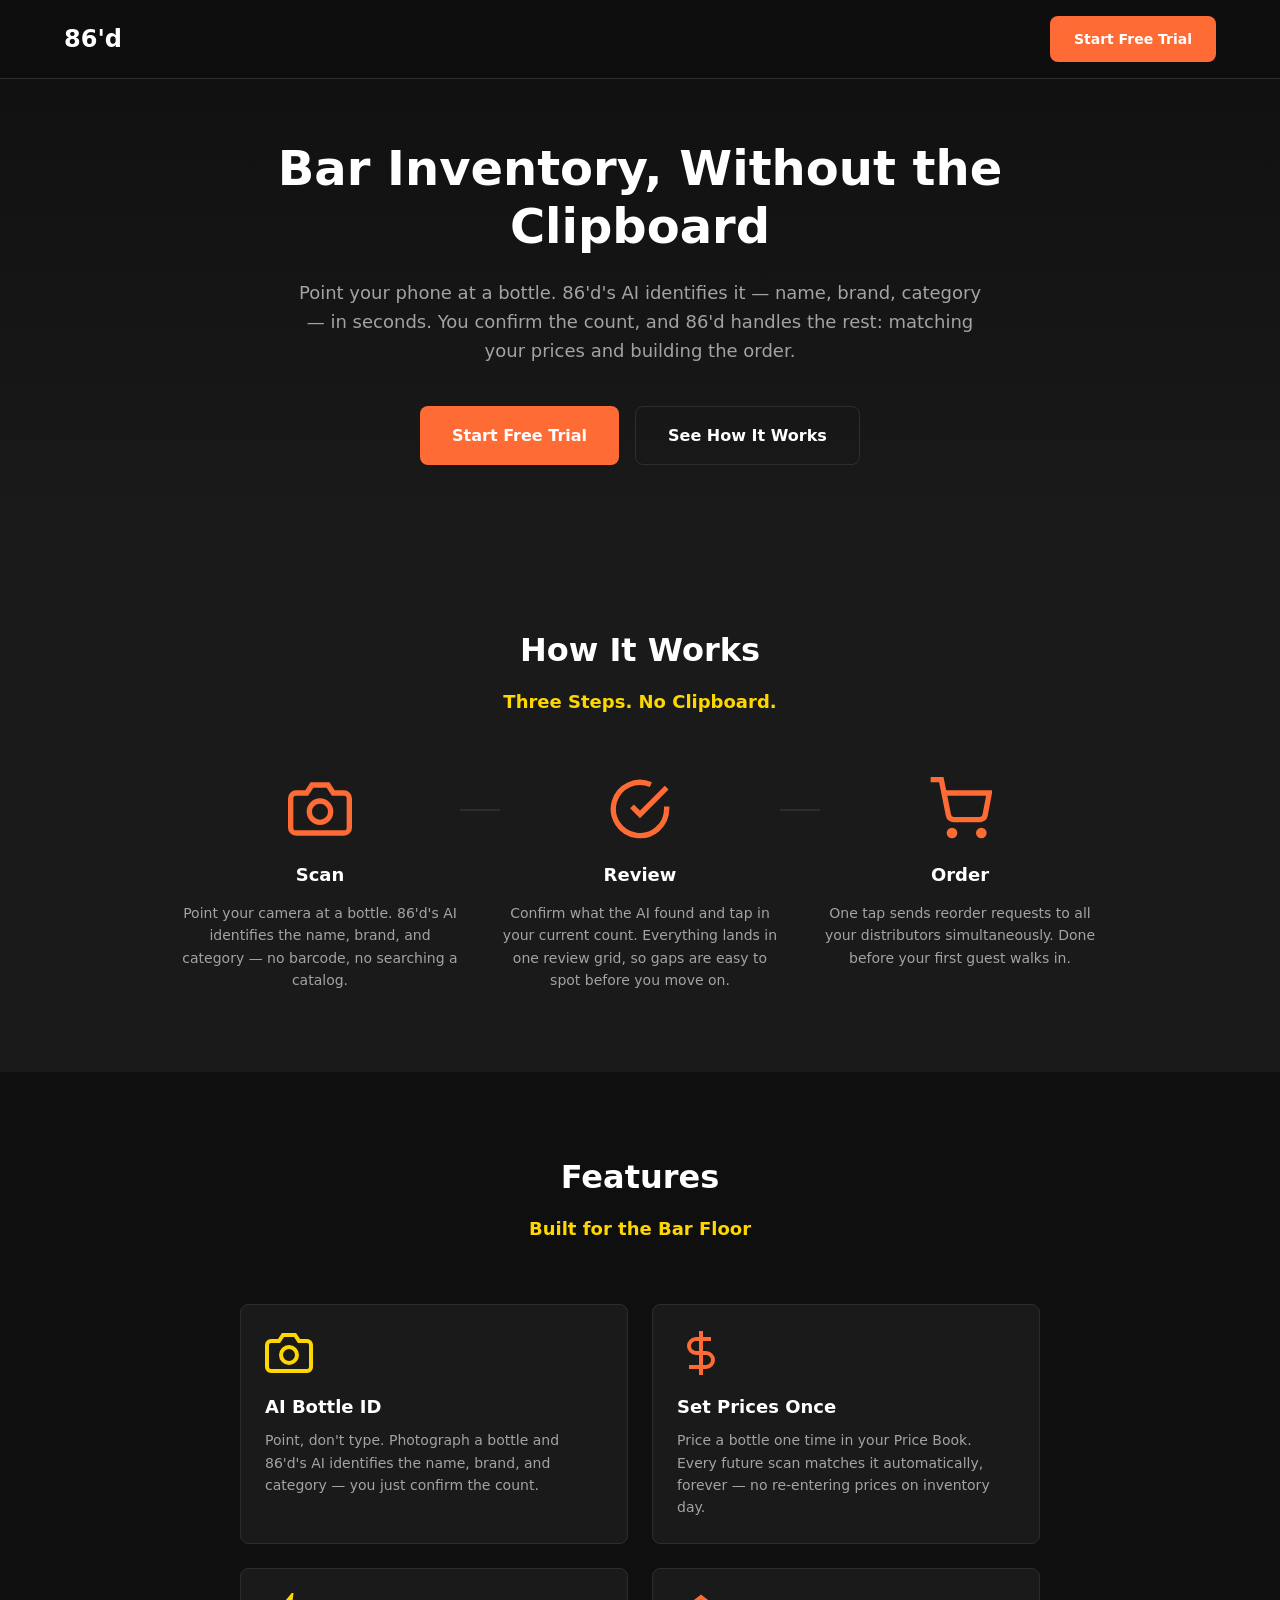
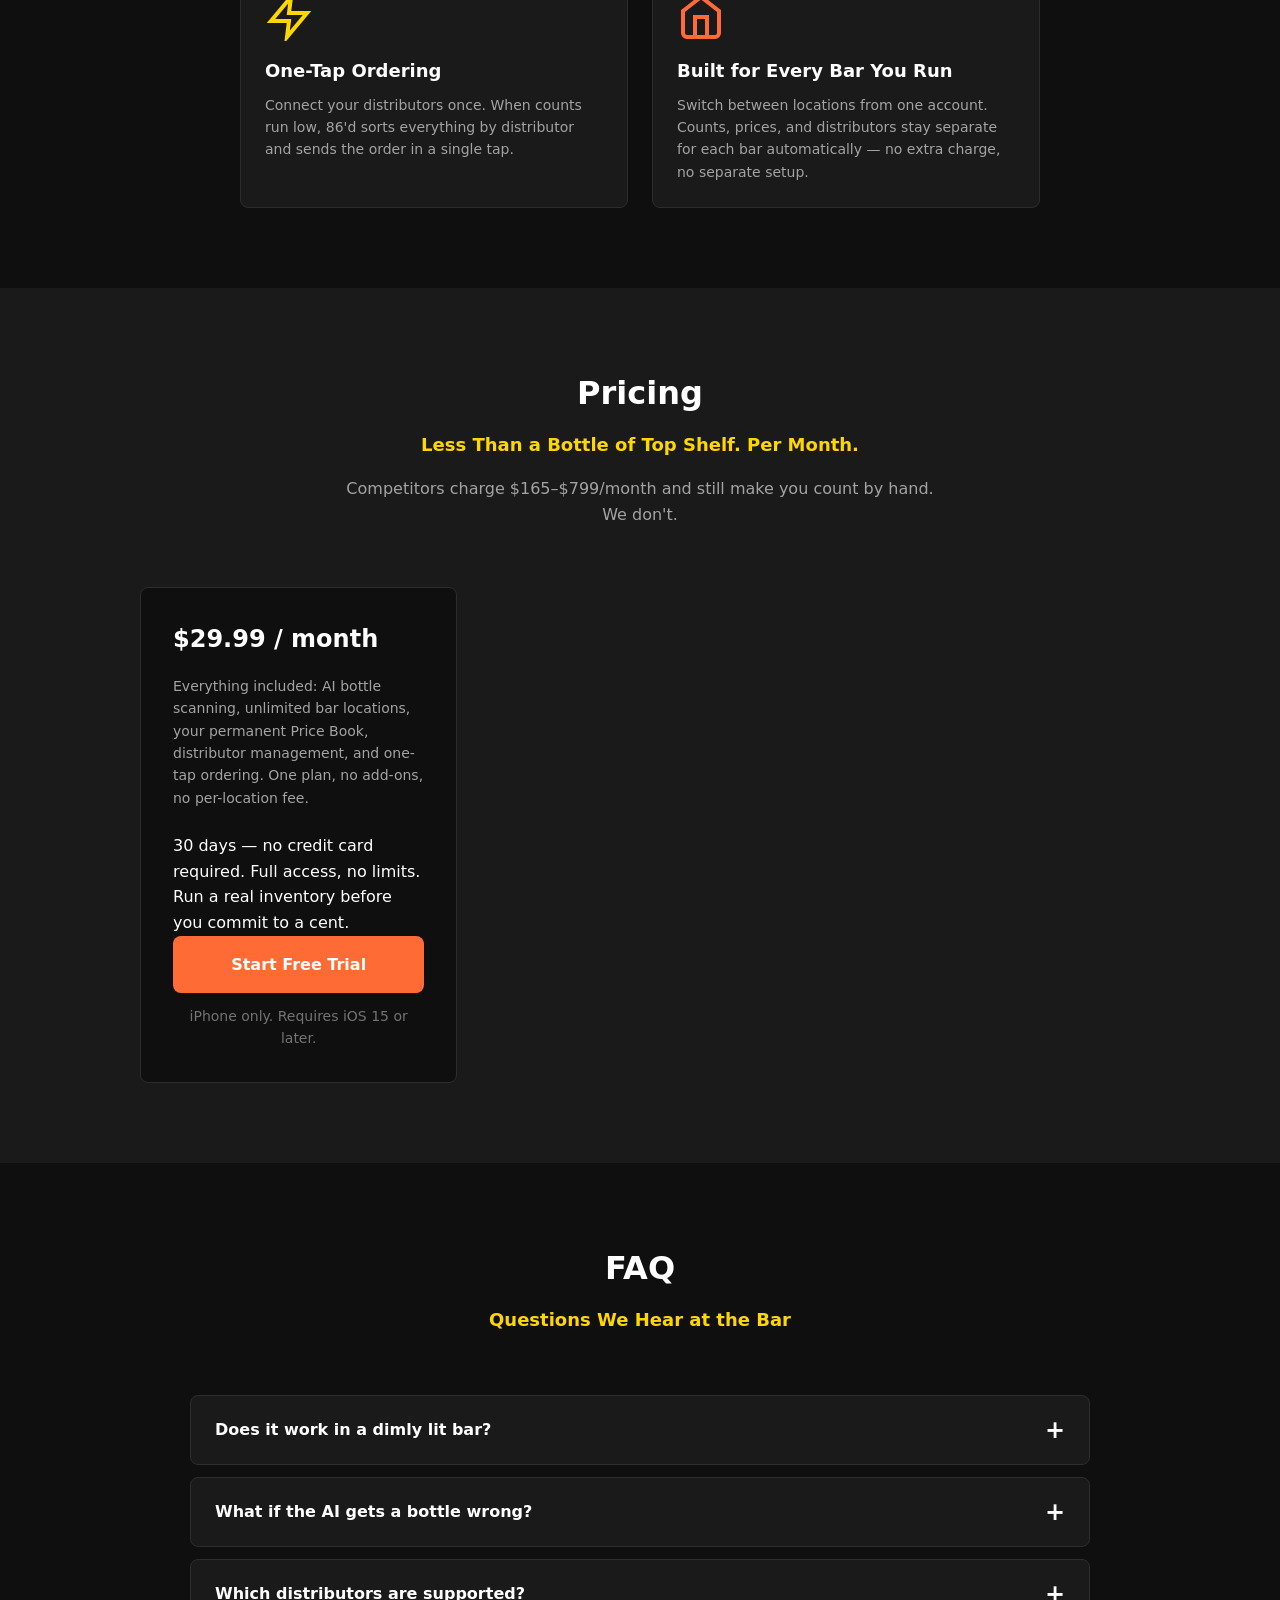
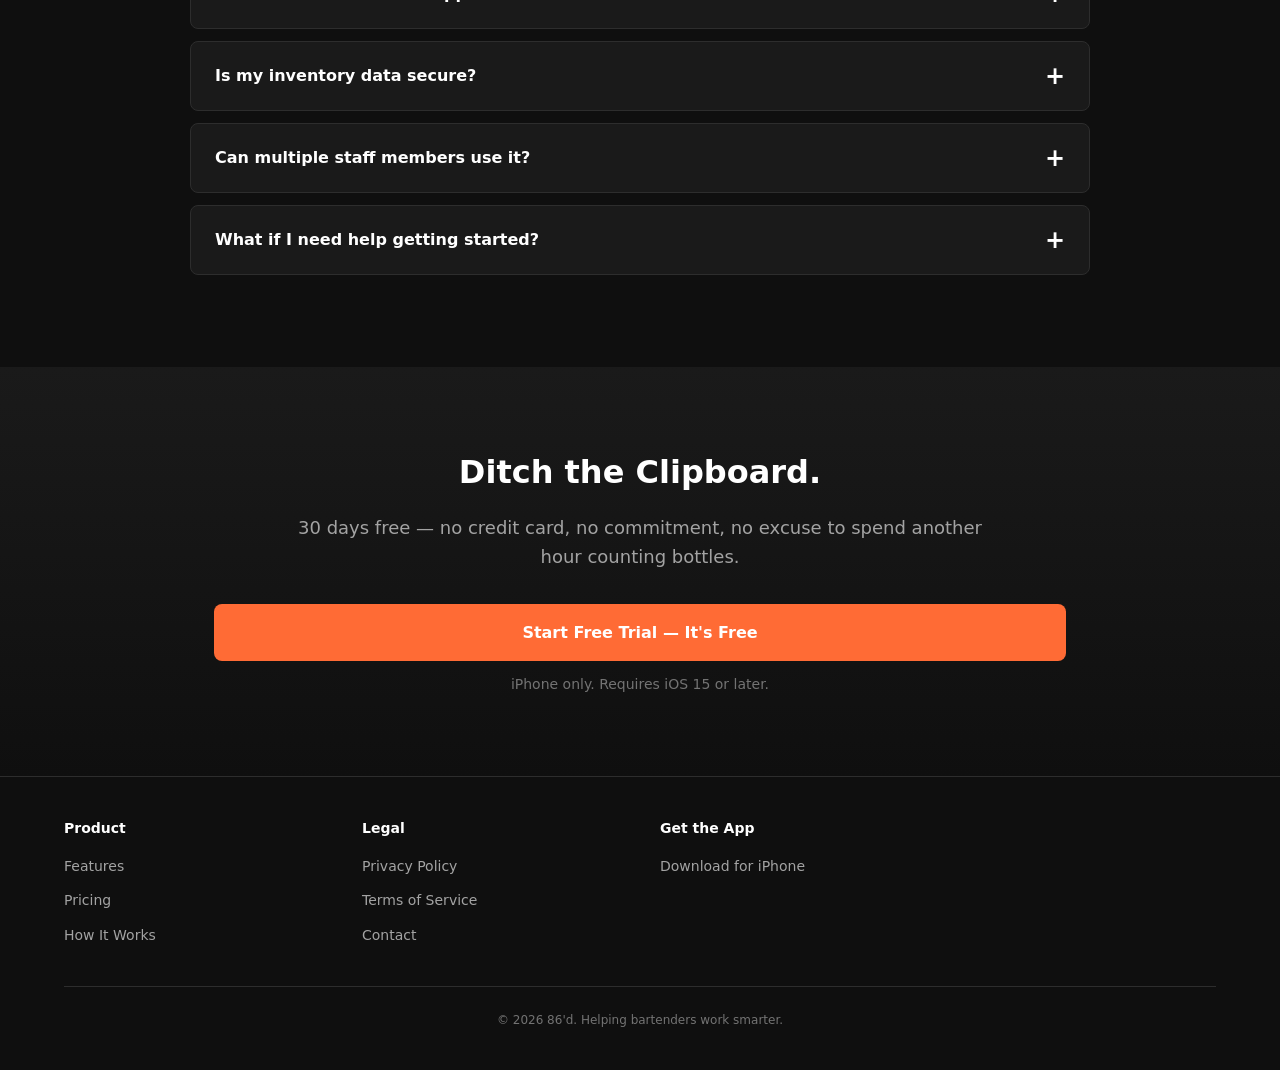
==== index.html @ f093f4b3 "Wire up real GA4 measurement ID Replaces the GA_MEASUREMENT_ID placeholder with the site's actual Go" ====
<!DOCTYPE html>
<html lang="en">
<head>
    <meta charset="UTF-8">
    <meta name="viewport" content="width=device-width, initial-scale=1.0">
    <title>86'd - AI Bar Inventory Scanning | Start Free Trial</title>
    <meta name="description" content="AI bar inventory app. Scan bottles, set prices once, auto-generate distributor orders. Free 30-day trial, no card required.">
    <meta name="robots" content="index, follow">

    <!-- Google Analytics 4 -->
    <script async src="https://www.googletagmanager.com/gtag/js?id=G-CNKRVQYBB0"></script>
    <script>
        window.dataLayer = window.dataLayer || [];
        function gtag(){dataLayer.push(arguments);}
        gtag('js', new Date());
        gtag('config', 'G-CNKRVQYBB0');
    </script>

    <link rel="stylesheet" href="css/style.css">
    <link rel="preconnect" href="https://fonts.googleapis.com">
</head>
<body>
    <!-- HEADER -->
    <header class="header" id="header">
        <div class="header-container">
            <a href="#" class="logo">86'd</a>
            <button class="mobile-menu-btn" id="mobileMenuBtn" aria-label="Open menu">
                <svg width="24" height="24" viewBox="0 0 24 24" fill="none" stroke="currentColor" stroke-width="2">
                    <line x1="3" y1="6" x2="21" y2="6"></line>
                    <line x1="3" y1="12" x2="21" y2="12"></line>
                    <line x1="3" y1="18" x2="21" y2="18"></line>
                </svg>
            </button>
            <a href="https://apps.apple.com/app/id6798359825" target="_blank" rel="noopener" class="header-cta" data-ga-event="start_free_trial">Start Free Trial</a>
        </div>
    </header>

    <!-- MOBILE MENU -->
    <nav class="mobile-menu" id="mobileMenu">
        <button class="mobile-menu-close" id="mobileMenuClose" aria-label="Close menu">
            <svg width="24" height="24" viewBox="0 0 24 24" fill="none" stroke="currentColor" stroke-width="2">
                <line x1="18" y1="6" x2="6" y2="18"></line>
                <line x1="6" y1="6" x2="18" y2="18"></line>
            </svg>
        </button>
        <a href="#how-it-works" class="mobile-nav-link">How It Works</a>
        <a href="#features" class="mobile-nav-link">Features</a>
        <a href="#pricing" class="mobile-nav-link">Pricing</a>
        <a href="#faq" class="mobile-nav-link">FAQ</a>
        <a href="https://apps.apple.com/app/id6798359825" target="_blank" rel="noopener" class="mobile-nav-cta" data-ga-event="start_free_trial">Start Free Trial</a>
    </nav>

    <!-- HERO SECTION -->
    <section class="hero" id="hero">
        <div class="container">
            <h1 class="hero-headline">Bar Inventory, Without the Clipboard</h1>
            <p class="hero-subheadline">Point your phone at a bottle. 86'd's AI identifies it — name, brand, category — in seconds. You confirm the count, and 86'd handles the rest: matching your prices and building the order.</p>
            <div class="hero-ctas">
                <a href="https://apps.apple.com/app/id6798359825" target="_blank" rel="noopener" class="btn btn-primary" data-ga-event="start_free_trial">Start Free Trial</a>
                <a href="#how-it-works" class="btn btn-secondary" data-ga-event="see_how_it_works">See How It Works</a>
            </div>
        </div>
    </section>

    <!-- HOW IT WORKS SECTION -->
    <section class="how-it-works" id="how-it-works">
        <div class="container">
            <div class="section-header">
                <h2 class="section-title">How It Works</h2>
                <p class="section-subtitle">Three Steps. No Clipboard.</p>
            </div>
            <div class="steps">
                <div class="step">
                    <div class="step-icon">
                        <svg viewBox="0 0 24 24" fill="none" stroke="currentColor" stroke-width="2">
                            <path d="M23 19a2 2 0 0 1-2 2H3a2 2 0 0 1-2-2V8a2 2 0 0 1 2-2h4l2-3h6l2 3h4a2 2 0 0 1 2 2z"></path>
                            <circle cx="12" cy="13" r="4"></circle>
                        </svg>
                    </div>
                    <h3 class="step-title">Scan</h3>
                    <p class="step-description">Point your camera at a bottle. 86'd's AI identifies the name, brand, and category — no barcode, no searching a catalog.</p>
                    <div class="step-line"></div>
                </div>
                <div class="step">
                    <div class="step-icon">
                        <svg viewBox="0 0 24 24" fill="none" stroke="currentColor" stroke-width="2">
                            <path d="M22 11.08V12a10 10 0 1 1-5.93-9.14"></path>
                            <polyline points="22 4 12 14.01 9 11.01"></polyline>
                        </svg>
                    </div>
                    <h3 class="step-title">Review</h3>
                    <p class="step-description">Confirm what the AI found and tap in your current count. Everything lands in one review grid, so gaps are easy to spot before you move on.</p>
                    <div class="step-line"></div>
                </div>
                <div class="step">
                    <div class="step-icon">
                        <svg viewBox="0 0 24 24" fill="none" stroke="currentColor" stroke-width="2">
                            <circle cx="9" cy="21" r="1"></circle>
                            <circle cx="20" cy="21" r="1"></circle>
                            <path d="M1 1h4l2.68 13.39a2 2 0 0 0 2 1.61h9.72a2 2 0 0 0 2-1.61L23 6H6"></path>
                        </svg>
                    </div>
                    <h3 class="step-title">Order</h3>
                    <p class="step-description">One tap sends reorder requests to all your distributors simultaneously. Done before your first guest walks in.</p>
                </div>
            </div>
        </div>
    </section>

    <!-- FEATURES SECTION -->
    <section class="features" id="features">
        <div class="container">
            <div class="section-header">
                <h2 class="section-title">Features</h2>
                <p class="section-subtitle">Built for the Bar Floor</p>
            </div>
            <div class="features-grid">
                <div class="feature-card" data-ga-event="feature_click">
                    <div class="feature-icon feature-icon-gold">
                        <svg viewBox="0 0 24 24" fill="none" stroke="currentColor" stroke-width="2">
                            <path d="M23 19a2 2 0 0 1-2 2H3a2 2 0 0 1-2-2V8a2 2 0 0 1 2-2h4l2-3h6l2 3h4a2 2 0 0 1 2 2z"></path>
                            <circle cx="12" cy="13" r="4"></circle>
                        </svg>
                    </div>
                    <h3 class="feature-title">AI Bottle ID</h3>
                    <p class="feature-description">Point, don't type. Photograph a bottle and 86'd's AI identifies the name, brand, and category — you just confirm the count.</p>
                </div>
                <div class="feature-card" data-ga-event="feature_click">
                    <div class="feature-icon">
                        <svg viewBox="0 0 24 24" fill="none" stroke="currentColor" stroke-width="2">
                            <line x1="12" y1="1" x2="12" y2="23"></line>
                            <path d="M17 5H9.5a3.5 3.5 0 0 0 0 7h5a3.5 3.5 0 0 1 0 7H6"></path>
                        </svg>
                    </div>
                    <h3 class="feature-title">Set Prices Once</h3>
                    <p class="feature-description">Price a bottle one time in your Price Book. Every future scan matches it automatically, forever — no re-entering prices on inventory day.</p>
                </div>
                <div class="feature-card" data-ga-event="feature_click">
                    <div class="feature-icon feature-icon-gold">
                        <svg viewBox="0 0 24 24" fill="none" stroke="currentColor" stroke-width="2">
                            <polygon points="13 2 3 14 12 14 11 22 21 10 12 10 13 2"></polygon>
                        </svg>
                    </div>
                    <h3 class="feature-title">One-Tap Ordering</h3>
                    <p class="feature-description">Connect your distributors once. When counts run low, 86'd sorts everything by distributor and sends the order in a single tap.</p>
                </div>
                <div class="feature-card" data-ga-event="feature_click">
                    <div class="feature-icon">
                        <svg viewBox="0 0 24 24" fill="none" stroke="currentColor" stroke-width="2">
                            <path d="M3 9l9-7 9 7v11a2 2 0 0 1-2 2H5a2 2 0 0 1-2-2z"></path>
                            <polyline points="9 22 9 12 15 12 15 22"></polyline>
                        </svg>
                    </div>
                    <h3 class="feature-title">Built for Every Bar You Run</h3>
                    <p class="feature-description">Switch between locations from one account. Counts, prices, and distributors stay separate for each bar automatically — no extra charge, no separate setup.</p>
                </div>
            </div>
        </div>
    </section>

    <!-- PRICING SECTION -->
    <section class="pricing" id="pricing">
        <div class="container">
            <div class="section-header">
                <h2 class="section-title">Pricing</h2>
                <p class="section-subtitle">Less Than a Bottle of Top Shelf. Per Month.</p>
                <p class="section-context">Competitors charge $165–$799/month and still make you count by hand. We don't.</p>
            </div>
            <div class="pricing-grid">
                <div class="pricing-card pricing-card-single">
                    <h3 class="pricing-name">$29.99 / month</h3>
                    <p class="pricing-description">Everything included: AI bottle scanning, unlimited bar locations, your permanent Price Book, distributor management, and one-tap ordering. One plan, no add-ons, no per-location fee.</p>
                    <p class="pricing-trial">30 days — no credit card required. Full access, no limits. Run a real inventory before you commit to a cent.</p>
                    <a href="https://apps.apple.com/app/id6798359825" target="_blank" rel="noopener" class="btn btn-primary btn-full" data-ga-event="start_free_trial">Start Free Trial</a>
                    <p class="platform-note">iPhone only. Requires iOS 15 or later.</p>
                </div>
            </div>
        </div>
    </section>

    <!-- FAQ SECTION -->
    <section class="faq" id="faq">
        <div class="container">
            <div class="section-header">
                <h2 class="section-title">FAQ</h2>
                <p class="section-subtitle">Questions We Hear at the Bar</p>
            </div>
            <div class="faq-list">
                <div class="faq-item">
                    <button class="faq-question" aria-expanded="false" data-ga-event="faq_expand">
                        <span>Does it work in a dimly lit bar?</span>
                        <span class="faq-icon">+</span>
                    </button>
                    <div class="faq-answer">
                        <p>86'd's AI handles most bar lighting well. For a very dark corner, stepping closer or adding a light helps it read the label clearly.</p>
                    </div>
                </div>
                <div class="faq-item">
                    <button class="faq-question" aria-expanded="false" data-ga-event="faq_expand">
                        <span>What if the AI gets a bottle wrong?</span>
                        <span class="faq-icon">+</span>
                    </button>
                    <div class="faq-answer">
                        <p>Tap to correct the name or brand before confirming the count — it takes a few seconds, and 86'd remembers the correction for next time.</p>
                    </div>
                </div>
                <div class="faq-item">
                    <button class="faq-question" aria-expanded="false" data-ga-event="faq_expand">
                        <span>Which distributors are supported?</span>
                        <span class="faq-icon">+</span>
                    </button>
                    <div class="faq-answer">
                        <p>Add your own distributors once — name, email or phone, and rep — in Settings. They're saved for every future order, and there's no limit on how many you add.</p>
                    </div>
                </div>
                <div class="faq-item">
                    <button class="faq-question" aria-expanded="false" data-ga-event="faq_expand">
                        <span>Is my inventory data secure?</span>
                        <span class="faq-icon">+</span>
                    </button>
                    <div class="faq-answer">
                        <p>All data is encrypted in transit and at rest. Your counts, orders, and analytics are yours — always.</p>
                    </div>
                </div>
                <div class="faq-item">
                    <button class="faq-question" aria-expanded="false" data-ga-event="faq_expand">
                        <span>Can multiple staff members use it?</span>
                        <span class="faq-icon">+</span>
                    </button>
                    <div class="faq-answer">
                        <p>Yes. Add each staff member's name once per bar, and every count gets logged under whoever did it — no separate logins or passwords needed.</p>
                    </div>
                </div>
                <div class="faq-item">
                    <button class="faq-question" aria-expanded="false" data-ga-event="faq_expand">
                        <span>What if I need help getting started?</span>
                        <span class="faq-icon">+</span>
                    </button>
                    <div class="faq-answer">
                        <p>The app walks you through your first scan the moment you open it. Beyond that, reach out at southportai@hotmail.com and we'll get back to you.</p>
                    </div>
                </div>
            </div>
        </div>
    </section>

    <!-- FINAL CTA SECTION -->
    <section class="final-cta" id="final-cta">
        <div class="container">
            <h2 class="final-cta-headline">Ditch the Clipboard.</h2>
            <p class="final-cta-subheadline">30 days free — no credit card, no commitment, no excuse to spend another hour counting bottles.</p>
            <a href="https://apps.apple.com/app/id6798359825" target="_blank" rel="noopener" class="btn btn-primary btn-full" data-ga-event="start_free_trial">Start Free Trial — It's Free</a>
            <p class="platform-note">iPhone only. Requires iOS 15 or later.</p>
        </div>
    </section>

    <!-- FOOTER -->
    <footer class="footer">
        <div class="container">
            <div class="footer-grid">
                <div class="footer-column">
                    <h4 class="footer-heading">Product</h4>
                    <a href="#features" class="footer-link">Features</a>
                    <a href="#pricing" class="footer-link">Pricing</a>
                    <a href="#how-it-works" class="footer-link">How It Works</a>
                </div>
                <div class="footer-column">
                    <h4 class="footer-heading">Legal</h4>
                    <a href="https://eight6d-api.onrender.com/legal/privacy" class="footer-link">Privacy Policy</a>
                    <a href="https://eight6d-api.onrender.com/legal/terms" class="footer-link">Terms of Service</a>
                    <a href="mailto:southportai@hotmail.com" class="footer-link">Contact</a>
                </div>
                <div class="footer-column">
                    <h4 class="footer-heading">Get the App</h4>
                    <a href="https://apps.apple.com/app/id6798359825" target="_blank" rel="noopener" class="footer-link" data-ga-event="start_free_trial">Download for iPhone</a>
                </div>
            </div>
            <p class="footer-copyright">© 2026 86'd. Helping bartenders work smarter.</p>
        </div>
    </footer>

    <script src="js/main.js"></script>
</body>
</html>
---- css/style.css ----
/* ===== CSS VARIABLES ===== */
:root {
    --bg-primary: #0F0F0F;
    --bg-surface: #1a1a1a;
    --border-color: #2d2d2d;
    --orange: #FF6B35;
    --orange-hover: #e85a28;
    --gold: #FFD700;
    --text-primary: #FFFFFF;
    --text-secondary: #A3A3A3;
    --text-muted: #737373;
    
    --font-family: -apple-system, BlinkMacSystemFont, 'SF Pro Display', 'Roboto', 'Segoe UI', system-ui, sans-serif;
    
    --radius-sm: 8px;
    --radius-md: 12px;
    
    --transition-fast: 150ms ease;
    --transition-smooth: 300ms ease;
}

/* ===== RESET & BASE ===== */
*, *::before, *::after {
    box-sizing: border-box;
    margin: 0;
    padding: 0;
}

html {
    scroll-behavior: smooth;
}

body {
    font-family: var(--font-family);
    background-color: var(--bg-primary);
    color: var(--text-primary);
    line-height: 1.6;
    -webkit-font-smoothing: antialiased;
    -moz-osx-font-smoothing: grayscale;
}

a {
    color: inherit;
    text-decoration: none;
}

button {
    font-family: inherit;
    cursor: pointer;
    border: none;
    background: none;
}

img {
    max-width: 100%;
    height: auto;
}

/* ===== CONTAINER ===== */
.container {
    max-width: 1200px;
    margin: 0 auto;
    padding: 0 24px;
}

/* ===== HEADER ===== */
.header {
    position: fixed;
    top: 0;
    left: 0;
    right: 0;
    z-index: 1000;
    background: rgba(15, 15, 15, 0.95);
    backdrop-filter: blur(10px);
    border-bottom: 1px solid var(--border-color);
}

.header-container {
    max-width: 1200px;
    margin: 0 auto;
    padding: 16px 24px;
    display: flex;
    justify-content: space-between;
    align-items: center;
}

.logo {
    font-size: 24px;
    font-weight: 700;
    color: var(--text-primary);
}

.mobile-menu-btn {
    display: none;
    color: var(--text-primary);
    padding: 8px;
}

.header-cta {
    background: var(--orange);
    color: var(--text-primary);
    padding: 12px 24px;
    border-radius: var(--radius-sm);
    font-size: 14px;
    font-weight: 600;
    transition: background var(--transition-fast);
}

.header-cta:hover {
    background: var(--orange-hover);
}

/* ===== MOBILE MENU ===== */
.mobile-menu {
    position: fixed;
    top: 0;
    left: 0;
    right: 0;
    bottom: 0;
    background: var(--bg-primary);
    z-index: 1001;
    display: flex;
    flex-direction: column;
    justify-content: center;
    align-items: center;
    gap: 24px;
    transform: translateX(100%);
    transition: transform var(--transition-smooth);
}

.mobile-menu.active {
    transform: translateX(0);
}

.mobile-menu-close {
    position: absolute;
    top: 16px;
    right: 24px;
    color: var(--text-primary);
    padding: 8px;
}

.mobile-nav-link {
    font-size: 24px;
    font-weight: 600;
    color: var(--text-primary);
    padding: 12px 24px;
}

.mobile-nav-cta {
    background: var(--orange);
    color: var(--text-primary);
    padding: 16px 32px;
    border-radius: var(--radius-sm);
    font-size: 16px;
    font-weight: 600;
    margin-top: 24px;
}

/* ===== BUTTONS ===== */
.btn {
    display: inline-flex;
    justify-content: center;
    align-items: center;
    padding: 16px 32px;
    border-radius: var(--radius-sm);
    font-size: 16px;
    font-weight: 600;
    transition: all var(--transition-fast);
    min-height: 56px;
}

.btn-primary {
    background: var(--orange);
    color: var(--text-primary);
}

.btn-primary:hover {
    background: var(--orange-hover);
}

.btn-secondary {
    background: transparent;
    color: var(--text-primary);
    border: 1px solid var(--border-color);
}

.btn-secondary:hover {
    border-color: var(--text-secondary);
}

.btn-full {
    width: 100%;
}

/* ===== HERO SECTION ===== */
.hero {
    padding: 140px 0 80px;
    background: linear-gradient(180deg, var(--bg-primary) 0%, var(--bg-surface) 100%);
    text-align: center;
}

.hero-headline {
    font-size: 48px;
    font-weight: 700;
    line-height: 1.2;
    margin-bottom: 24px;
    max-width: 800px;
    margin-left: auto;
    margin-right: auto;
}

.hero-subheadline {
    font-size: 18px;
    color: var(--text-secondary);
    max-width: 700px;
    margin: 0 auto 40px;
}

.hero-ctas {
    display: flex;
    gap: 16px;
    justify-content: center;
    flex-wrap: wrap;
}

/* ===== SECTION HEADERS ===== */
.section-header {
    text-align: center;
    margin-bottom: 60px;
}

.section-title {
    font-size: 32px;
    font-weight: 700;
    margin-bottom: 12px;
}

.section-subtitle {
    font-size: 18px;
    font-weight: 600;
    color: var(--gold);
}

.section-context {
    font-size: 16px;
    color: var(--text-secondary);
    margin-top: 16px;
    max-width: 600px;
    margin-left: auto;
    margin-right: auto;
}

/* ===== HOW IT WORKS ===== */
.how-it-works {
    padding: 80px 0;
    background: var(--bg-surface);
}

.steps {
    display: flex;
    justify-content: center;
    gap: 40px;
    max-width: 1000px;
    margin: 0 auto;
}

.step {
    flex: 1;
    text-align: center;
    position: relative;
    max-width: 280px;
}

.step-icon {
    width: 64px;
    height: 64px;
    margin: 0 auto 20px;
    color: var(--orange);
}

.step-icon svg {
    width: 100%;
    height: 100%;
}

.step-title {
    font-size: 18px;
    font-weight: 600;
    margin-bottom: 12px;
}

.step-description {
    font-size: 14px;
    color: var(--text-secondary);
    line-height: 1.6;
}

.step-line {
    position: absolute;
    top: 32px;
    right: -40px;
    width: 40px;
    height: 2px;
    background: var(--border-color);
}

.step:last-child .step-line {
    display: none;
}

/* ===== FEATURES ===== */
.features {
    padding: 80px 0;
    background: var(--bg-primary);
}

.features-grid {
    display: grid;
    grid-template-columns: repeat(2, 1fr);
    gap: 24px;
    max-width: 800px;
    margin: 0 auto;
}

.feature-card {
    background: var(--bg-surface);
    border: 1px solid var(--border-color);
    border-radius: var(--radius-sm);
    padding: 24px;
    transition: border-color var(--transition-fast);
}

.feature-card:hover {
    border-color: var(--text-secondary);
}

.feature-icon {
    width: 48px;
    height: 48px;
    color: var(--orange);
    margin-bottom: 16px;
}

.feature-icon-gold {
    color: var(--gold);
}

.feature-icon svg {
    width: 100%;
    height: 100%;
}

.feature-title {
    font-size: 18px;
    font-weight: 600;
    margin-bottom: 8px;
}

.feature-description {
    font-size: 14px;
    color: var(--text-secondary);
    line-height: 1.6;
}

/* ===== PRICING ===== */
.pricing {
    padding: 80px 0;
    background: var(--bg-surface);
}

.pricing-grid {
    display: grid;
    grid-template-columns: repeat(3, 1fr);
    gap: 24px;
    max-width: 1000px;
    margin: 0 auto;
}

.pricing-card {
    background: var(--bg-primary);
    border: 1px solid var(--border-color);
    border-radius: var(--radius-sm);
    padding: 32px;
    display: flex;
    flex-direction: column;
}

.pricing-name {
    font-size: 24px;
    font-weight: 700;
    margin-bottom: 16px;
}

.pricing-description {
    font-size: 14px;
    color: var(--text-secondary);
    line-height: 1.6;
    margin-bottom: 24px;
    flex-grow: 1;
}

/* ===== FAQ ===== */
.faq {
    padding: 80px 0;
    background: var(--bg-primary);
}

.faq-list {
    max-width: 900px;
    margin: 0 auto;
}

.faq-item {
    background: var(--bg-surface);
    border: 1px solid var(--border-color);
    border-radius: var(--radius-sm);
    margin-bottom: 12px;
    overflow: hidden;
}

.faq-question {
    width: 100%;
    display: flex;
    justify-content: space-between;
    align-items: center;
    padding: 20px 24px;
    font-size: 16px;
    font-weight: 600;
    color: var(--text-primary);
    text-align: left;
    background: transparent;
}

.faq-icon {
    font-size: 24px;
    color: var(--text-primary);
    transition: color var(--transition-fast);
    flex-shrink: 0;
    margin-left: 16px;
}

.faq-question[aria-expanded="true"] .faq-icon {
    color: var(--orange);
}

.faq-answer {
    max-height: 0;
    overflow: hidden;
    transition: max-height var(--transition-fast);
}

.faq-answer.active {
    max-height: 200px;
}

.faq-answer p {
    padding: 0 24px 20px;
    font-size: 14px;
    color: var(--text-secondary);
    line-height: 1.6;
}

/* ===== FINAL CTA ===== */
.final-cta {
    padding: 80px 0;
    background: linear-gradient(180deg, var(--bg-surface) 0%, var(--bg-primary) 100%);
    text-align: center;
}

.final-cta .container {
    max-width: 900px;
}

.final-cta-headline {
    font-size: 32px;
    font-weight: 700;
    margin-bottom: 16px;
}

.final-cta-subheadline {
    font-size: 18px;
    color: var(--text-secondary);
    margin-bottom: 32px;
    max-width: 700px;
    margin-left: auto;
    margin-right: auto;
}

/* Small print under the App Store CTAs */
.platform-note {
    font-size: 14px;
    color: var(--text-muted);
    margin-top: 12px;
    text-align: center;
}

/* ===== FOOTER ===== */
.footer {
    padding: 40px 0;
    background: var(--bg-primary);
    border-top: 1px solid var(--border-color);
}

.footer-grid {
    display: grid;
    grid-template-columns: repeat(4, 1fr);
    gap: 40px;
    margin-bottom: 40px;
}

.footer-column {
    display: flex;
    flex-direction: column;
    gap: 12px;
}

.footer-heading {
    font-size: 14px;
    font-weight: 600;
    color: var(--text-primary);
    margin-bottom: 4px;
}

.footer-link {
    font-size: 14px;
    color: var(--text-secondary);
    transition: color var(--transition-fast);
}

.footer-link:hover {
    color: var(--text-primary);
}

.social-links {
    display: flex;
    gap: 16px;
}

.social-link {
    width: 24px;
    height: 24px;
    color: var(--text-secondary);
    transition: color var(--transition-fast);
}

.social-link:hover {
    color: var(--orange);
}

.social-link svg {
    width: 100%;
    height: 100%;
}

.footer-copyright {
    text-align: center;
    font-size: 12px;
    color: var(--text-muted);
    padding-top: 24px;
    border-top: 1px solid var(--border-color);
}

/* ===== RESPONSIVE ===== */
@media (max-width: 1024px) {
    .steps {
        gap: 30px;
    }
    
    .step-line {
        right: -30px;
        width: 30px;
    }
}

@media (max-width: 768px) {
    .mobile-menu-btn {
        display: block;
    }
    
    .header-cta {
        display: none;
    }
    
    .hero {
        padding: 100px 0 60px;
    }
    
    .hero-headline {
        font-size: 36px;
    }
    
    .hero-subheadline {
        font-size: 16px;
    }
    
    .hero-ctas {
        flex-direction: column;
        align-items: stretch;
    }
    
    .hero-ctas .btn {
        width: 100%;
    }
    
    .section-title {
        font-size: 28px;
    }
    
    .steps {
        flex-direction: column;
        align-items: center;
    }
    
    .step {
        max-width: 100%;
    }
    
    .step-line {
        display: none;
    }
    
    .features-grid {
        grid-template-columns: 1fr;
    }
    
    .pricing-grid {
        grid-template-columns: 1fr;
    }
    
    .footer-grid {
        grid-template-columns: repeat(2, 1fr);
    }
}

@media (max-width: 480px) {
    .container {
        padding: 0 16px;
    }
    
    .header-container {
        padding: 16px;
    }
    
    .hero-headline {
        font-size: 32px;
    }
    
    .section-title {
        font-size: 24px;
    }
    
    .footer-grid {
        grid-template-columns: 1fr;
        gap: 24px;
    }
    
    .pricing-card {
        padding: 24px;
    }
}

/* ===== ACCESSIBILITY ===== */
@media (prefers-reduced-motion: reduce) {
    *, *::before, *::after {
        animation-duration: 0.01ms !important;
        animation-iteration-count: 1 !important;
        transition-duration: 0.01ms !important;
    }
    
    html {
        scroll-behavior: auto;
    }
}

/* Focus styles */
a:focus-visible,
button:focus-visible {
    outline: 2px solid var(--orange);
    outline-offset: 2px;
}

/* High contrast mode support */
@media (prefers-contrast: high) {
    :root {
        --text-secondary: #CCCCCC;
        --border-color: #555555;
    }
}
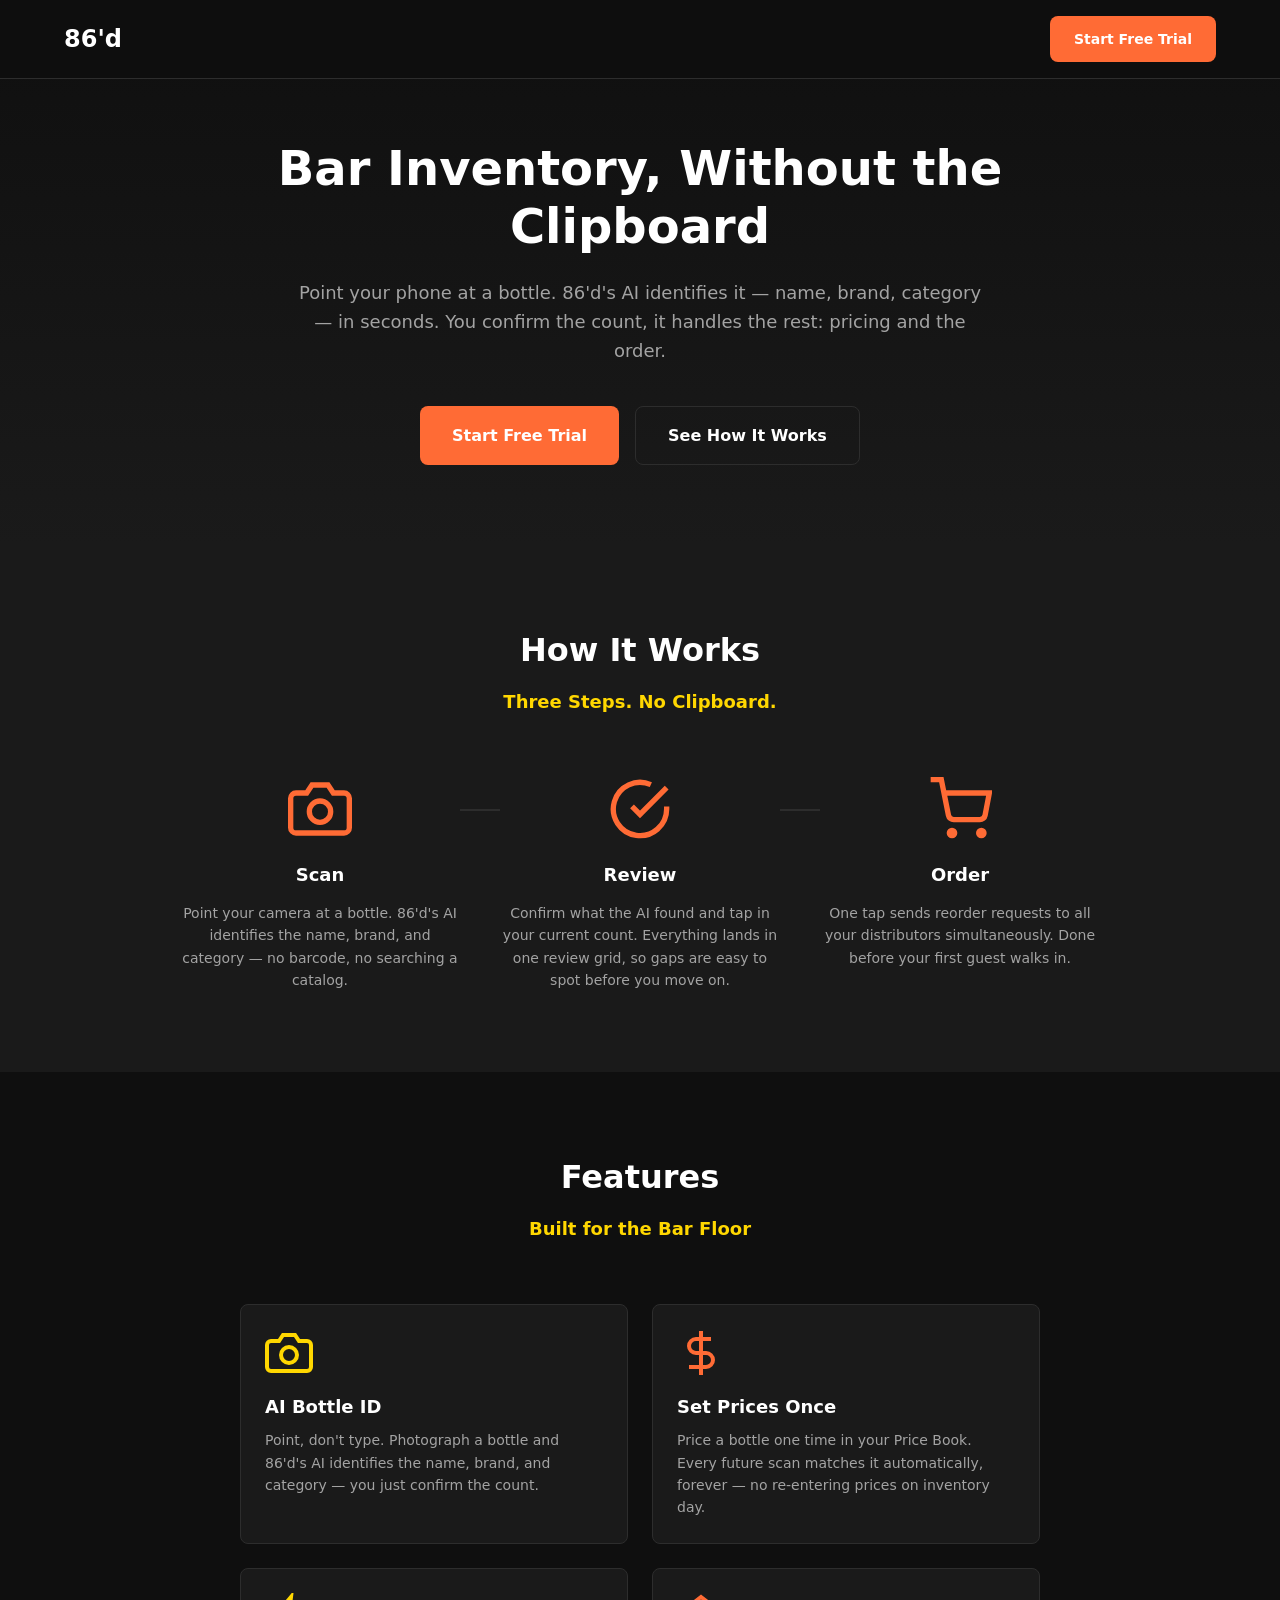
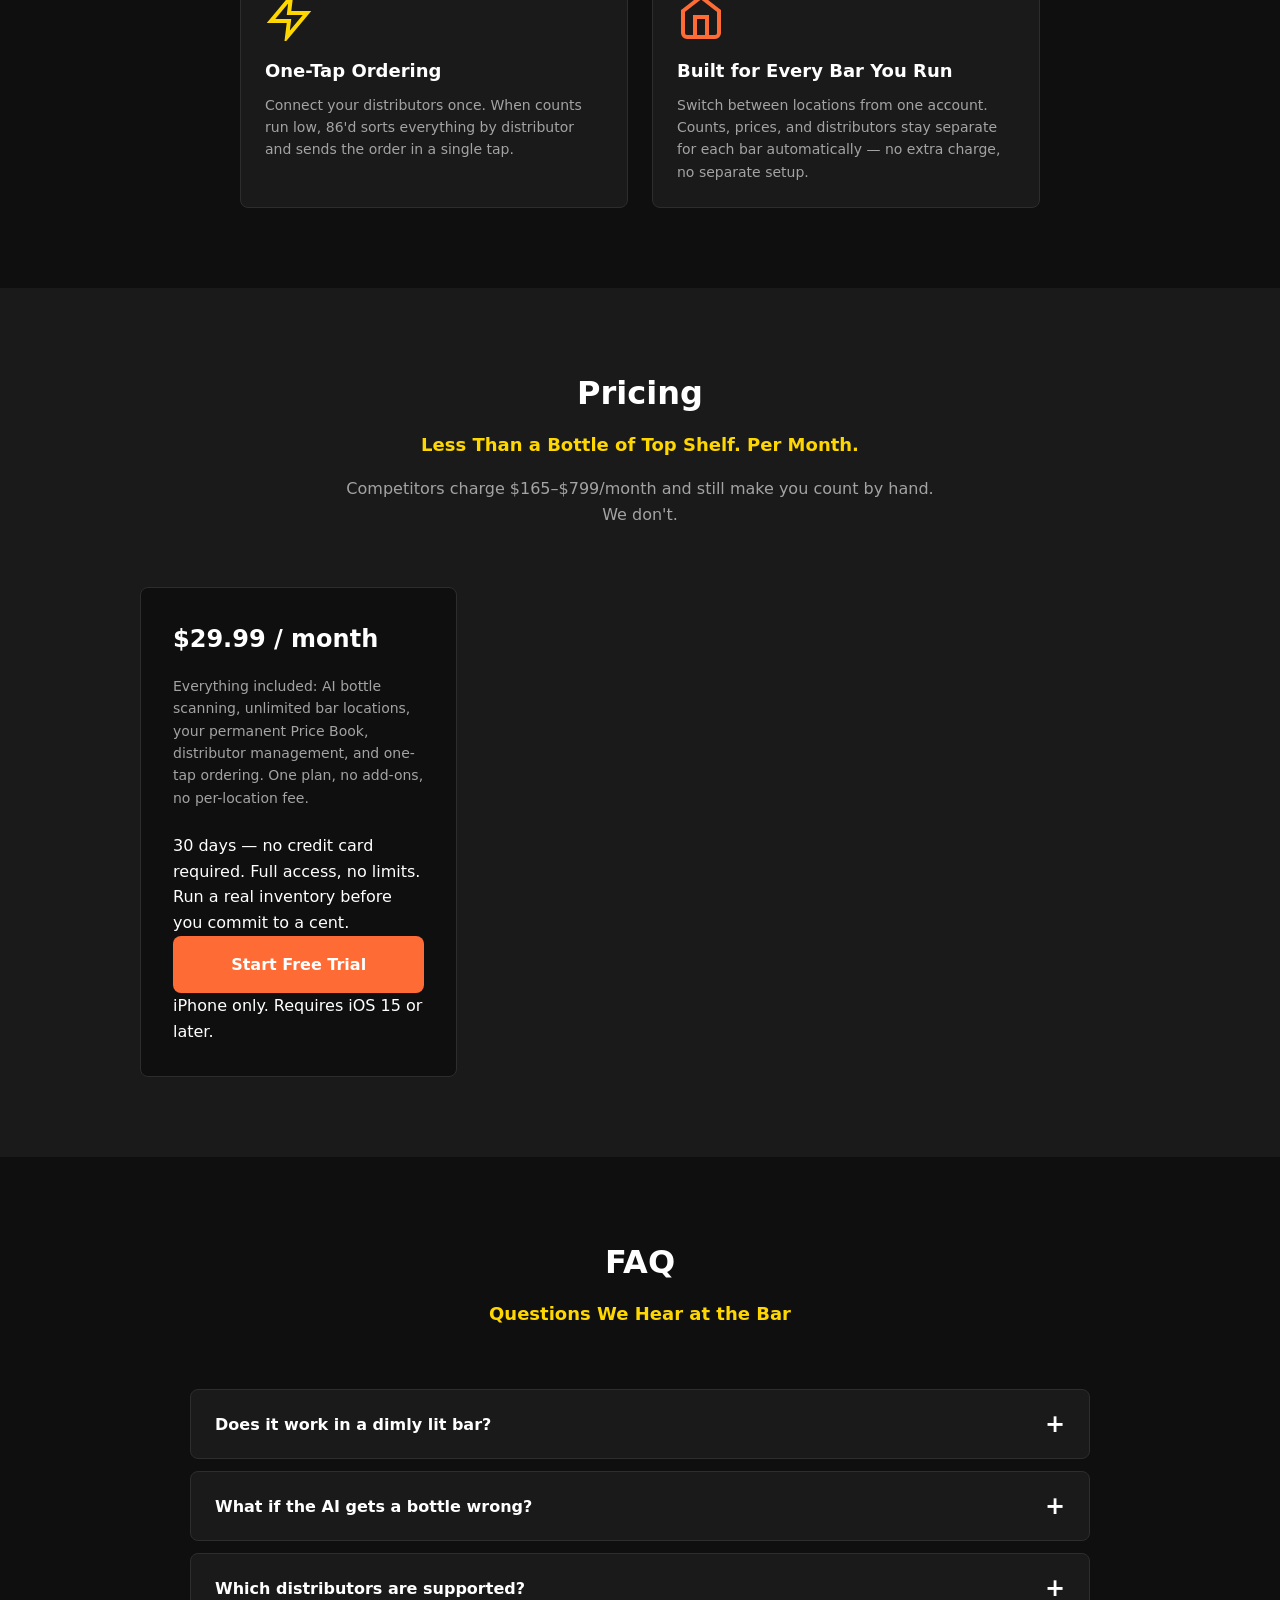
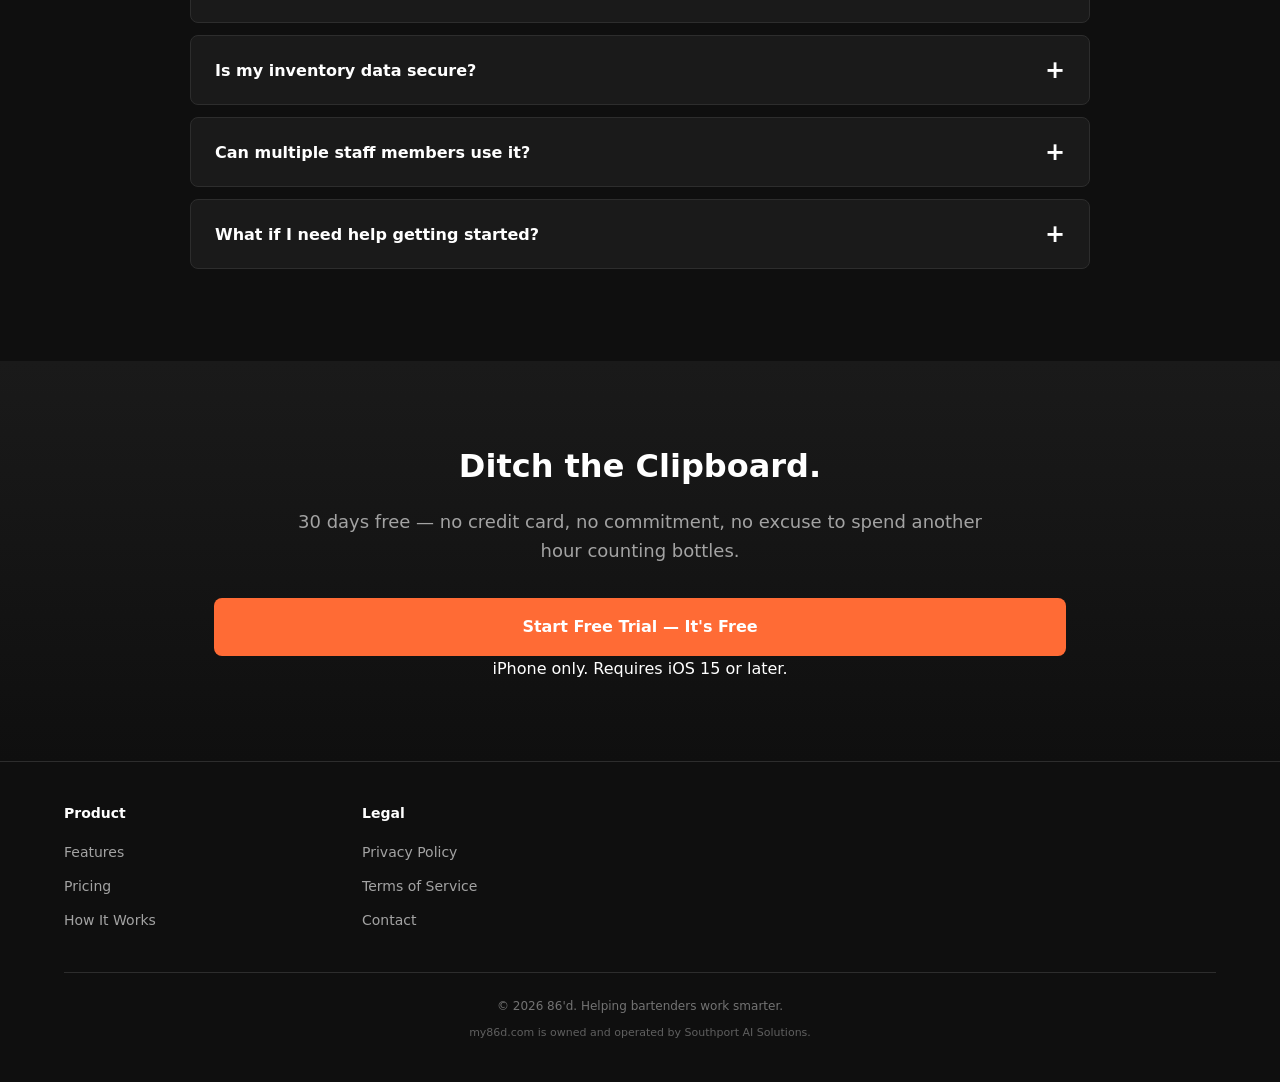
==== commit d28b4990: "Add Southport AI Solutions ownership notice to footer" ====
--- a/index.html
+++ b/index.html
@@ -8,12 +8,12 @@
     <meta name="robots" content="index, follow">
 
     <!-- Google Analytics 4 -->
-    <script async src="https://www.googletagmanager.com/gtag/js?id=G-CNKRVQYBB0"></script>
+    <script async src="https://www.googletagmanager.com/gtag/js?id=GA_MEASUREMENT_ID"></script>
     <script>
         window.dataLayer = window.dataLayer || [];
         function gtag(){dataLayer.push(arguments);}
         gtag('js', new Date());
-        gtag('config', 'G-CNKRVQYBB0');
+        gtag('config', 'GA_MEASUREMENT_ID');
     </script>
 
     <link rel="stylesheet" href="css/style.css">
@@ -31,7 +31,7 @@
                     <line x1="3" y1="18" x2="21" y2="18"></line>
                 </svg>
             </button>
-            <a href="https://apps.apple.com/app/id6798359825" target="_blank" rel="noopener" class="header-cta" data-ga-event="start_free_trial">Start Free Trial</a>
+            <a href="https://apps.apple.com/app/id6798359825" class="header-cta" data-ga-event="start_free_trial" target="_blank" rel="noopener">Start Free Trial</a>
         </div>
     </header>
 
@@ -47,16 +47,16 @@
         <a href="#features" class="mobile-nav-link">Features</a>
         <a href="#pricing" class="mobile-nav-link">Pricing</a>
         <a href="#faq" class="mobile-nav-link">FAQ</a>
-        <a href="https://apps.apple.com/app/id6798359825" target="_blank" rel="noopener" class="mobile-nav-cta" data-ga-event="start_free_trial">Start Free Trial</a>
+        <a href="https://apps.apple.com/app/id6798359825" class="mobile-nav-cta" data-ga-event="start_free_trial" target="_blank" rel="noopener">Start Free Trial</a>
     </nav>
 
     <!-- HERO SECTION -->
     <section class="hero" id="hero">
         <div class="container">
             <h1 class="hero-headline">Bar Inventory, Without the Clipboard</h1>
-            <p class="hero-subheadline">Point your phone at a bottle. 86'd's AI identifies it — name, brand, category — in seconds. You confirm the count, and 86'd handles the rest: matching your prices and building the order.</p>
+            <p class="hero-subheadline">Point your phone at a bottle. 86'd's AI identifies it — name, brand, category — in seconds. You confirm the count, it handles the rest: pricing and the order.</p>
             <div class="hero-ctas">
-                <a href="https://apps.apple.com/app/id6798359825" target="_blank" rel="noopener" class="btn btn-primary" data-ga-event="start_free_trial">Start Free Trial</a>
+                <a href="https://apps.apple.com/app/id6798359825" class="btn btn-primary" data-ga-event="start_free_trial" target="_blank" rel="noopener">Start Free Trial</a>
                 <a href="#how-it-works" class="btn btn-secondary" data-ga-event="see_how_it_works">See How It Works</a>
             </div>
         </div>
@@ -171,8 +171,8 @@
                     <h3 class="pricing-name">$29.99 / month</h3>
                     <p class="pricing-description">Everything included: AI bottle scanning, unlimited bar locations, your permanent Price Book, distributor management, and one-tap ordering. One plan, no add-ons, no per-location fee.</p>
                     <p class="pricing-trial">30 days — no credit card required. Full access, no limits. Run a real inventory before you commit to a cent.</p>
-                    <a href="https://apps.apple.com/app/id6798359825" target="_blank" rel="noopener" class="btn btn-primary btn-full" data-ga-event="start_free_trial">Start Free Trial</a>
-                    <p class="platform-note">iPhone only. Requires iOS 15 or later.</p>
+                    <a href="https://apps.apple.com/app/id6798359825" class="btn btn-primary btn-full" data-ga-event="start_free_trial" target="_blank" rel="noopener">Start Free Trial</a>
+                    <p class="pricing-platform-note">iPhone only. Requires iOS 15 or later.</p>
                 </div>
             </div>
         </div>
@@ -249,8 +249,8 @@
         <div class="container">
             <h2 class="final-cta-headline">Ditch the Clipboard.</h2>
             <p class="final-cta-subheadline">30 days free — no credit card, no commitment, no excuse to spend another hour counting bottles.</p>
-            <a href="https://apps.apple.com/app/id6798359825" target="_blank" rel="noopener" class="btn btn-primary btn-full" data-ga-event="start_free_trial">Start Free Trial — It's Free</a>
-            <p class="platform-note">iPhone only. Requires iOS 15 or later.</p>
+            <a href="https://apps.apple.com/app/id6798359825" class="btn btn-primary btn-full" data-ga-event="start_free_trial" target="_blank" rel="noopener">Start Free Trial — It's Free</a>
+            <p class="final-cta-platform-note">iPhone only. Requires iOS 15 or later.</p>
         </div>
     </section>
 
@@ -270,12 +270,9 @@
                     <a href="https://eight6d-api.onrender.com/legal/terms" class="footer-link">Terms of Service</a>
                     <a href="mailto:southportai@hotmail.com" class="footer-link">Contact</a>
                 </div>
-                <div class="footer-column">
-                    <h4 class="footer-heading">Get the App</h4>
-                    <a href="https://apps.apple.com/app/id6798359825" target="_blank" rel="noopener" class="footer-link" data-ga-event="start_free_trial">Download for iPhone</a>
-                </div>
             </div>
             <p class="footer-copyright">© 2026 86'd. Helping bartenders work smarter.</p>
+            <p class="footer-company">my86d.com is owned and operated by Southport AI Solutions.</p>
         </div>
     </footer>
 
--- a/css/style.css
+++ b/css/style.css
@@ -487,14 +487,6 @@
     margin-right: auto;
 }
 
-/* Small print under the App Store CTAs */
-.platform-note {
-    font-size: 14px;
-    color: var(--text-muted);
-    margin-top: 12px;
-    text-align: center;
-}
-
 /* ===== FOOTER ===== */
 .footer {
     padding: 40px 0;
@@ -561,6 +553,14 @@
     border-top: 1px solid var(--border-color);
 }
 
+.footer-company {
+    text-align: center;
+    font-size: 11px;
+    color: var(--text-muted);
+    margin-top: 8px;
+    opacity: 0.8;
+}
+
 /* ===== RESPONSIVE ===== */
 @media (max-width: 1024px) {
     .steps {
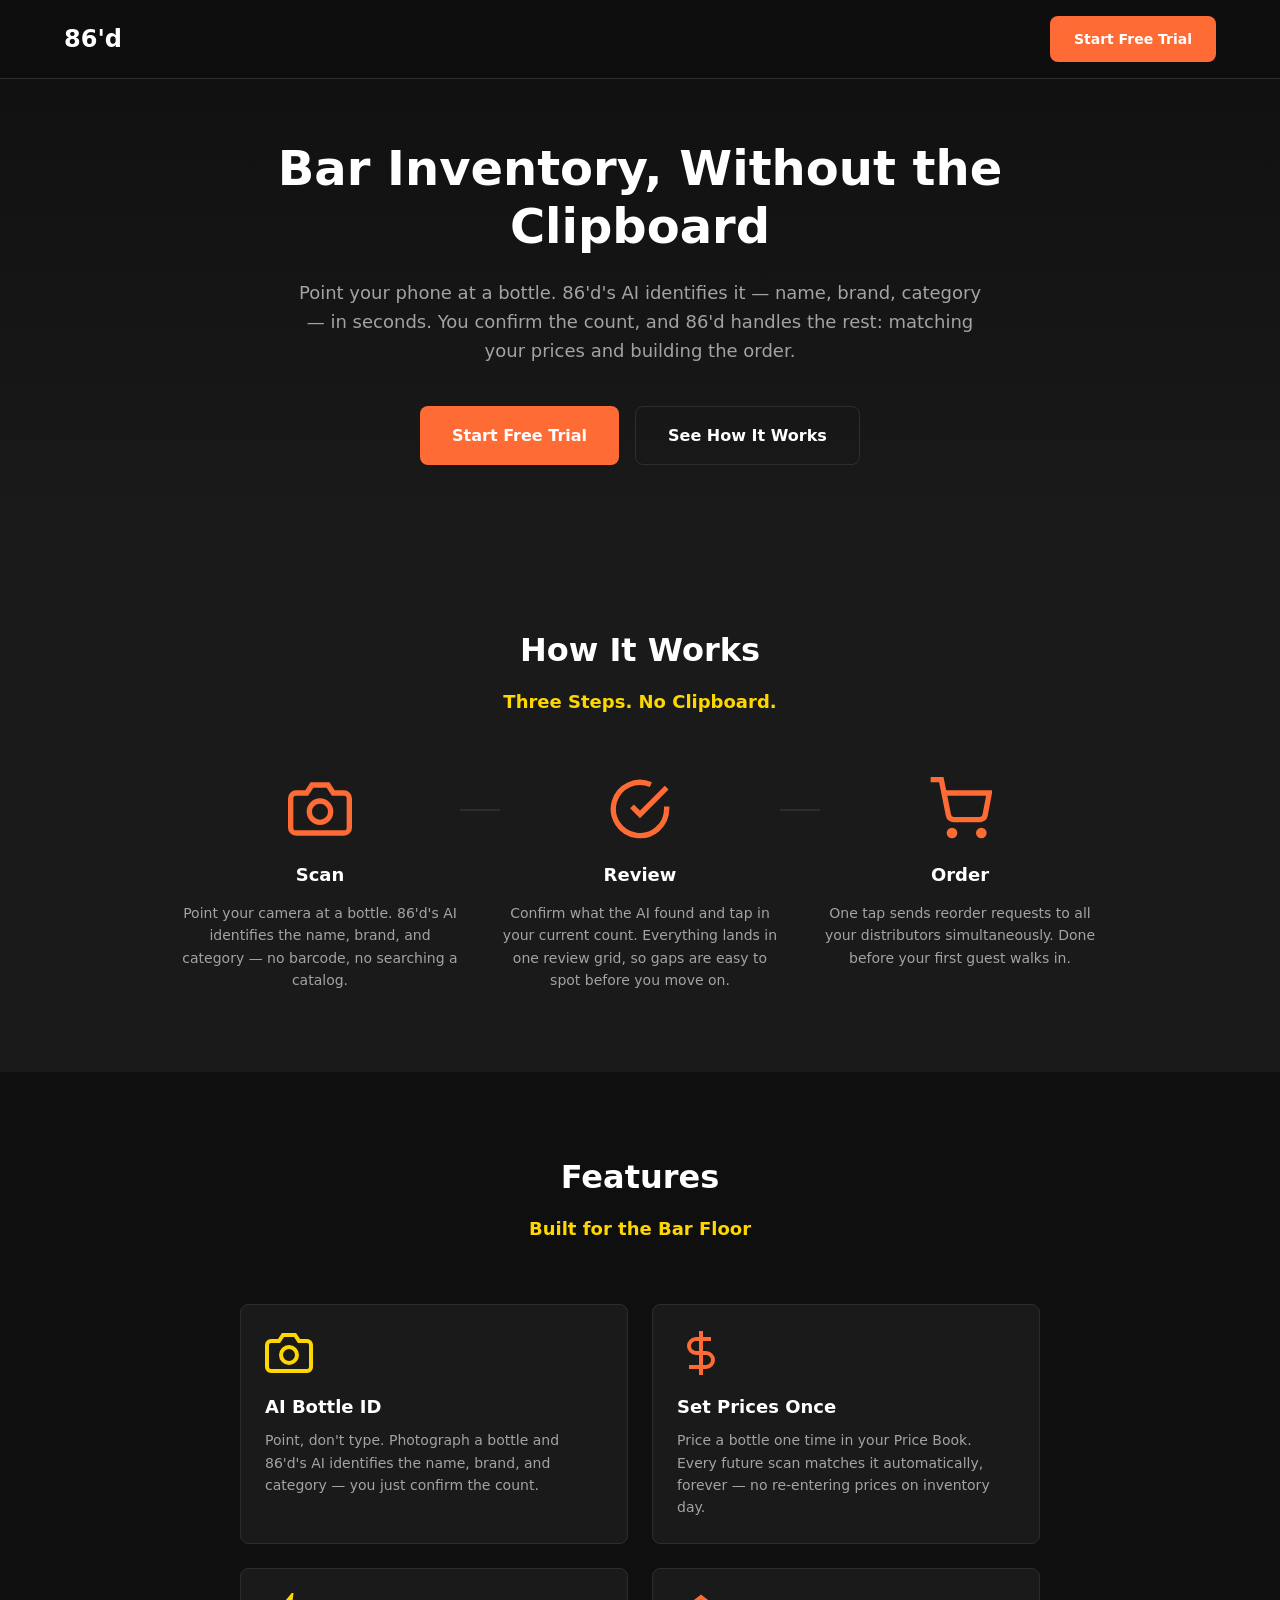
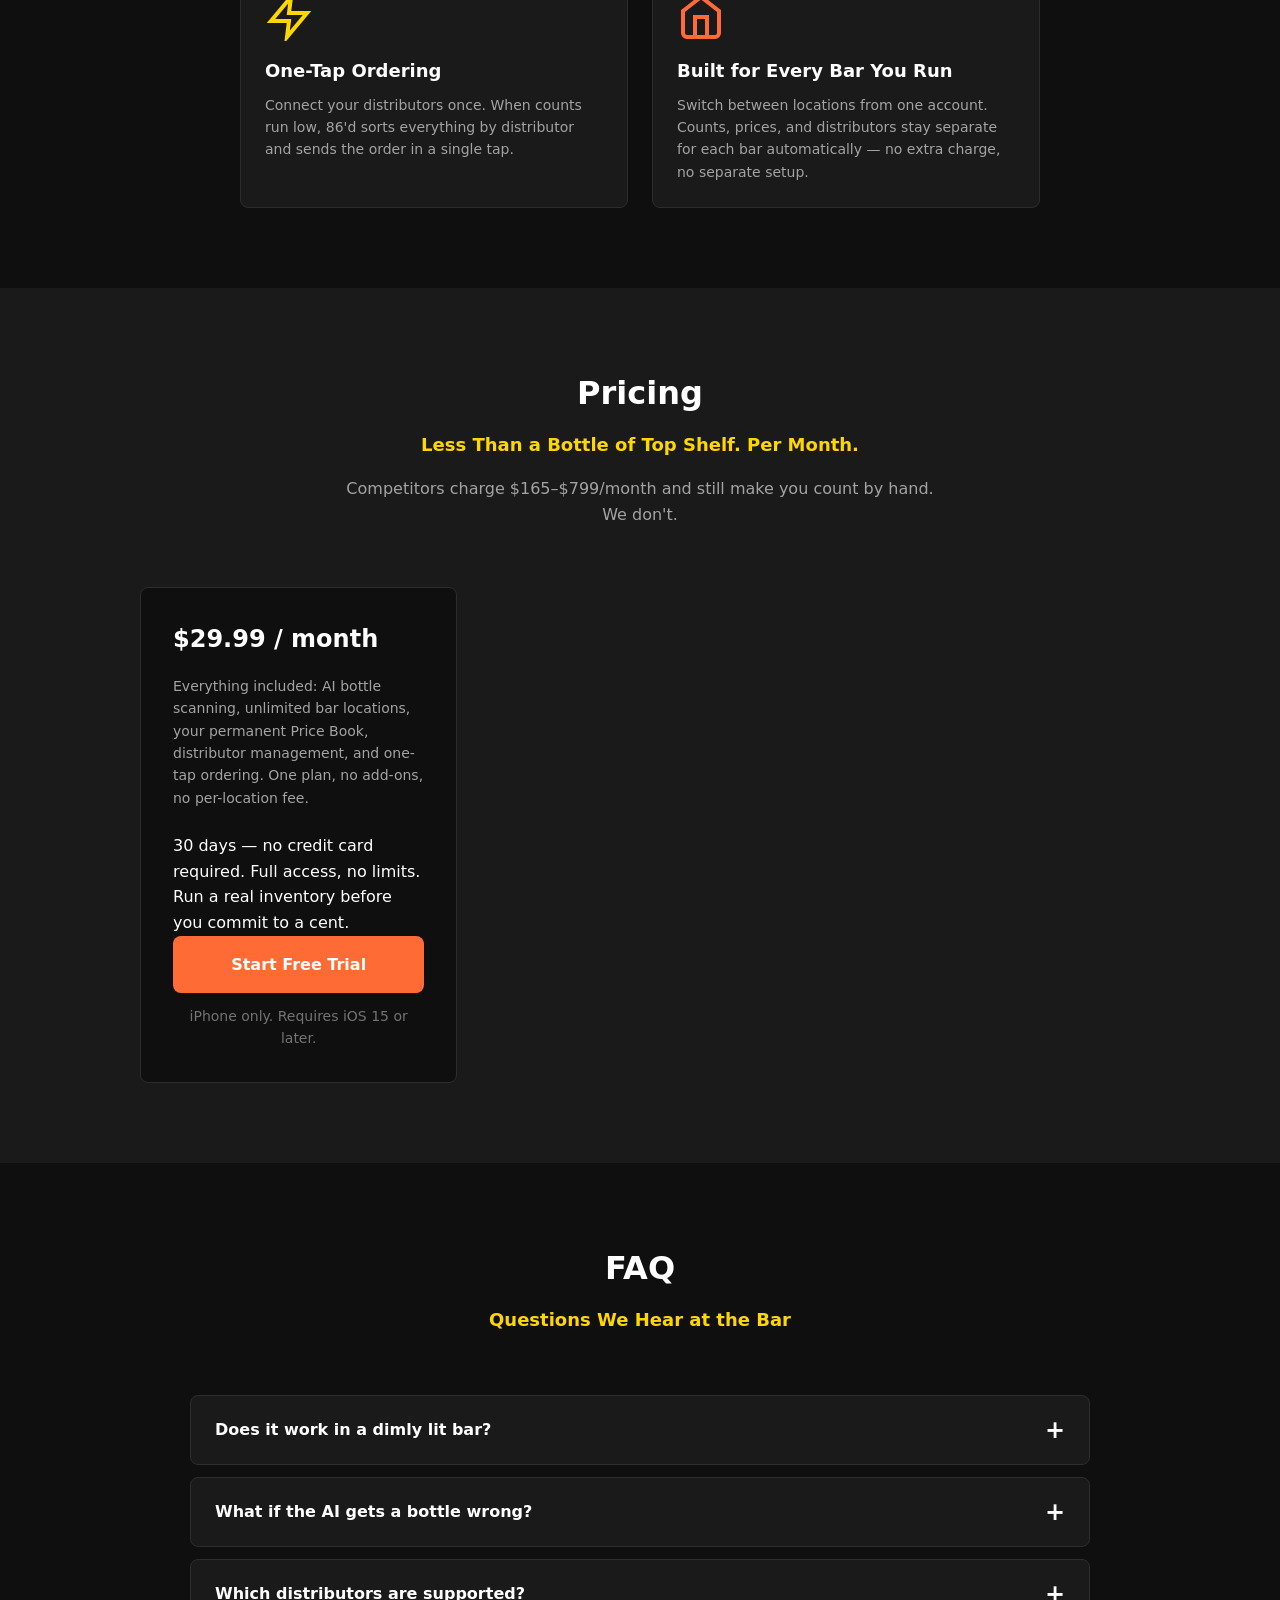
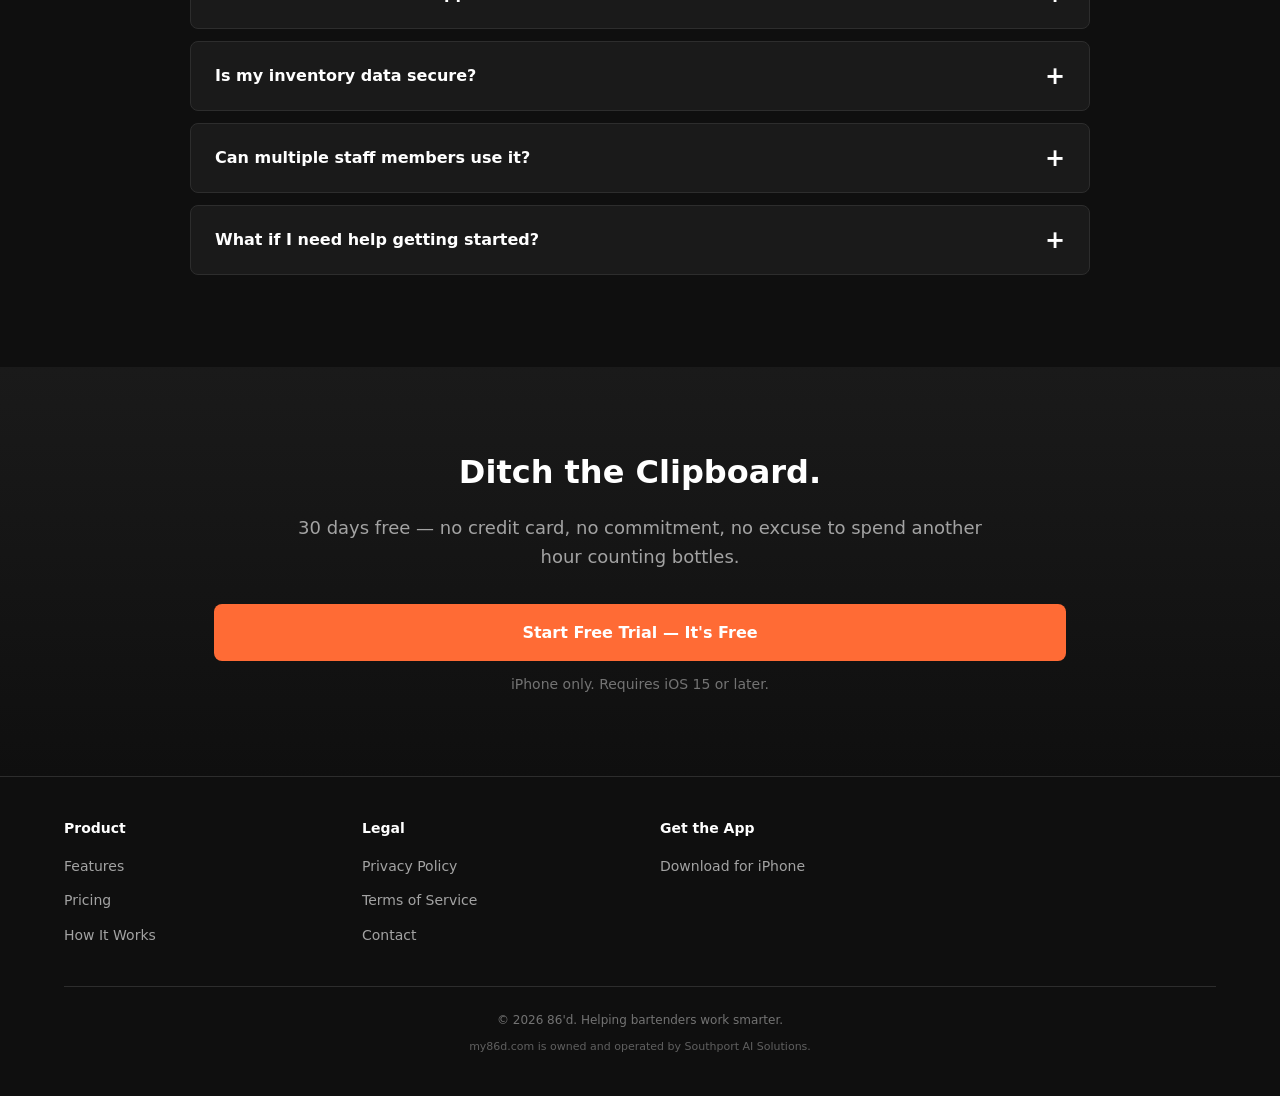
==== commit f2756591: "Merge remote changes and add Southport AI Solutions ownership notice" ====
--- a/index.html
+++ b/index.html
@@ -8,12 +8,12 @@
     <meta name="robots" content="index, follow">
 
     <!-- Google Analytics 4 -->
-    <script async src="https://www.googletagmanager.com/gtag/js?id=GA_MEASUREMENT_ID"></script>
+    <script async src="https://www.googletagmanager.com/gtag/js?id=G-CNKRVQYBB0"></script>
     <script>
         window.dataLayer = window.dataLayer || [];
         function gtag(){dataLayer.push(arguments);}
         gtag('js', new Date());
-        gtag('config', 'GA_MEASUREMENT_ID');
+        gtag('config', 'G-CNKRVQYBB0');
     </script>
 
     <link rel="stylesheet" href="css/style.css">
@@ -31,7 +31,7 @@
                     <line x1="3" y1="18" x2="21" y2="18"></line>
                 </svg>
             </button>
-            <a href="https://apps.apple.com/app/id6798359825" class="header-cta" data-ga-event="start_free_trial" target="_blank" rel="noopener">Start Free Trial</a>
+            <a href="https://apps.apple.com/app/id6798359825" target="_blank" rel="noopener" class="header-cta" data-ga-event="start_free_trial">Start Free Trial</a>
         </div>
     </header>
 
@@ -47,16 +47,16 @@
         <a href="#features" class="mobile-nav-link">Features</a>
         <a href="#pricing" class="mobile-nav-link">Pricing</a>
         <a href="#faq" class="mobile-nav-link">FAQ</a>
-        <a href="https://apps.apple.com/app/id6798359825" class="mobile-nav-cta" data-ga-event="start_free_trial" target="_blank" rel="noopener">Start Free Trial</a>
+        <a href="https://apps.apple.com/app/id6798359825" target="_blank" rel="noopener" class="mobile-nav-cta" data-ga-event="start_free_trial">Start Free Trial</a>
     </nav>
 
     <!-- HERO SECTION -->
     <section class="hero" id="hero">
         <div class="container">
             <h1 class="hero-headline">Bar Inventory, Without the Clipboard</h1>
-            <p class="hero-subheadline">Point your phone at a bottle. 86'd's AI identifies it — name, brand, category — in seconds. You confirm the count, it handles the rest: pricing and the order.</p>
+            <p class="hero-subheadline">Point your phone at a bottle. 86'd's AI identifies it — name, brand, category — in seconds. You confirm the count, and 86'd handles the rest: matching your prices and building the order.</p>
             <div class="hero-ctas">
-                <a href="https://apps.apple.com/app/id6798359825" class="btn btn-primary" data-ga-event="start_free_trial" target="_blank" rel="noopener">Start Free Trial</a>
+                <a href="https://apps.apple.com/app/id6798359825" target="_blank" rel="noopener" class="btn btn-primary" data-ga-event="start_free_trial">Start Free Trial</a>
                 <a href="#how-it-works" class="btn btn-secondary" data-ga-event="see_how_it_works">See How It Works</a>
             </div>
         </div>
@@ -171,8 +171,8 @@
                     <h3 class="pricing-name">$29.99 / month</h3>
                     <p class="pricing-description">Everything included: AI bottle scanning, unlimited bar locations, your permanent Price Book, distributor management, and one-tap ordering. One plan, no add-ons, no per-location fee.</p>
                     <p class="pricing-trial">30 days — no credit card required. Full access, no limits. Run a real inventory before you commit to a cent.</p>
-                    <a href="https://apps.apple.com/app/id6798359825" class="btn btn-primary btn-full" data-ga-event="start_free_trial" target="_blank" rel="noopener">Start Free Trial</a>
-                    <p class="pricing-platform-note">iPhone only. Requires iOS 15 or later.</p>
+                    <a href="https://apps.apple.com/app/id6798359825" target="_blank" rel="noopener" class="btn btn-primary btn-full" data-ga-event="start_free_trial">Start Free Trial</a>
+                    <p class="platform-note">iPhone only. Requires iOS 15 or later.</p>
                 </div>
             </div>
         </div>
@@ -249,8 +249,8 @@
         <div class="container">
             <h2 class="final-cta-headline">Ditch the Clipboard.</h2>
             <p class="final-cta-subheadline">30 days free — no credit card, no commitment, no excuse to spend another hour counting bottles.</p>
-            <a href="https://apps.apple.com/app/id6798359825" class="btn btn-primary btn-full" data-ga-event="start_free_trial" target="_blank" rel="noopener">Start Free Trial — It's Free</a>
-            <p class="final-cta-platform-note">iPhone only. Requires iOS 15 or later.</p>
+            <a href="https://apps.apple.com/app/id6798359825" target="_blank" rel="noopener" class="btn btn-primary btn-full" data-ga-event="start_free_trial">Start Free Trial — It's Free</a>
+            <p class="platform-note">iPhone only. Requires iOS 15 or later.</p>
         </div>
     </section>
 
@@ -270,6 +270,10 @@
                     <a href="https://eight6d-api.onrender.com/legal/terms" class="footer-link">Terms of Service</a>
                     <a href="mailto:southportai@hotmail.com" class="footer-link">Contact</a>
                 </div>
+                <div class="footer-column">
+                    <h4 class="footer-heading">Get the App</h4>
+                    <a href="https://apps.apple.com/app/id6798359825" target="_blank" rel="noopener" class="footer-link" data-ga-event="start_free_trial">Download for iPhone</a>
+                </div>
             </div>
             <p class="footer-copyright">© 2026 86'd. Helping bartenders work smarter.</p>
             <p class="footer-company">my86d.com is owned and operated by Southport AI Solutions.</p>
--- a/css/style.css
+++ b/css/style.css
@@ -487,6 +487,14 @@
     margin-right: auto;
 }
 
+/* Small print under the App Store CTAs */
+.platform-note {
+    font-size: 14px;
+    color: var(--text-muted);
+    margin-top: 12px;
+    text-align: center;
+}
+
 /* ===== FOOTER ===== */
 .footer {
     padding: 40px 0;
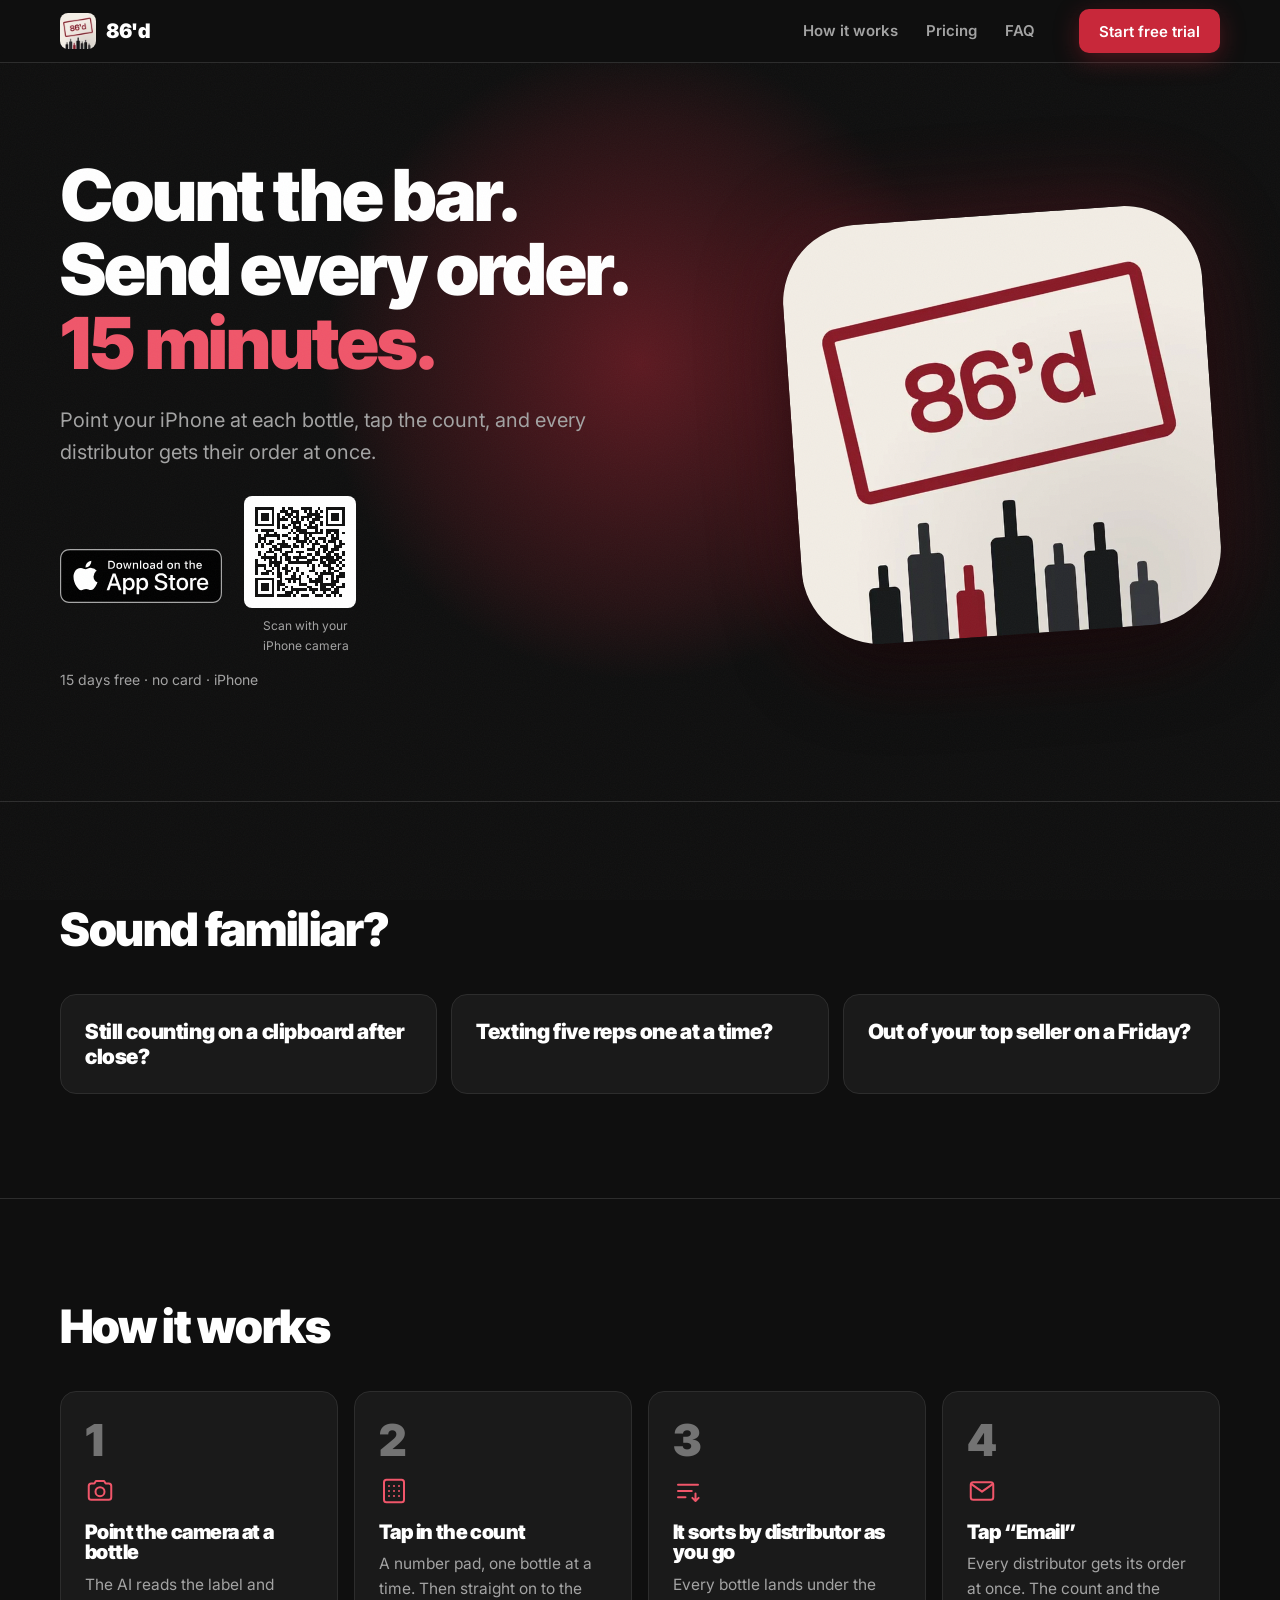
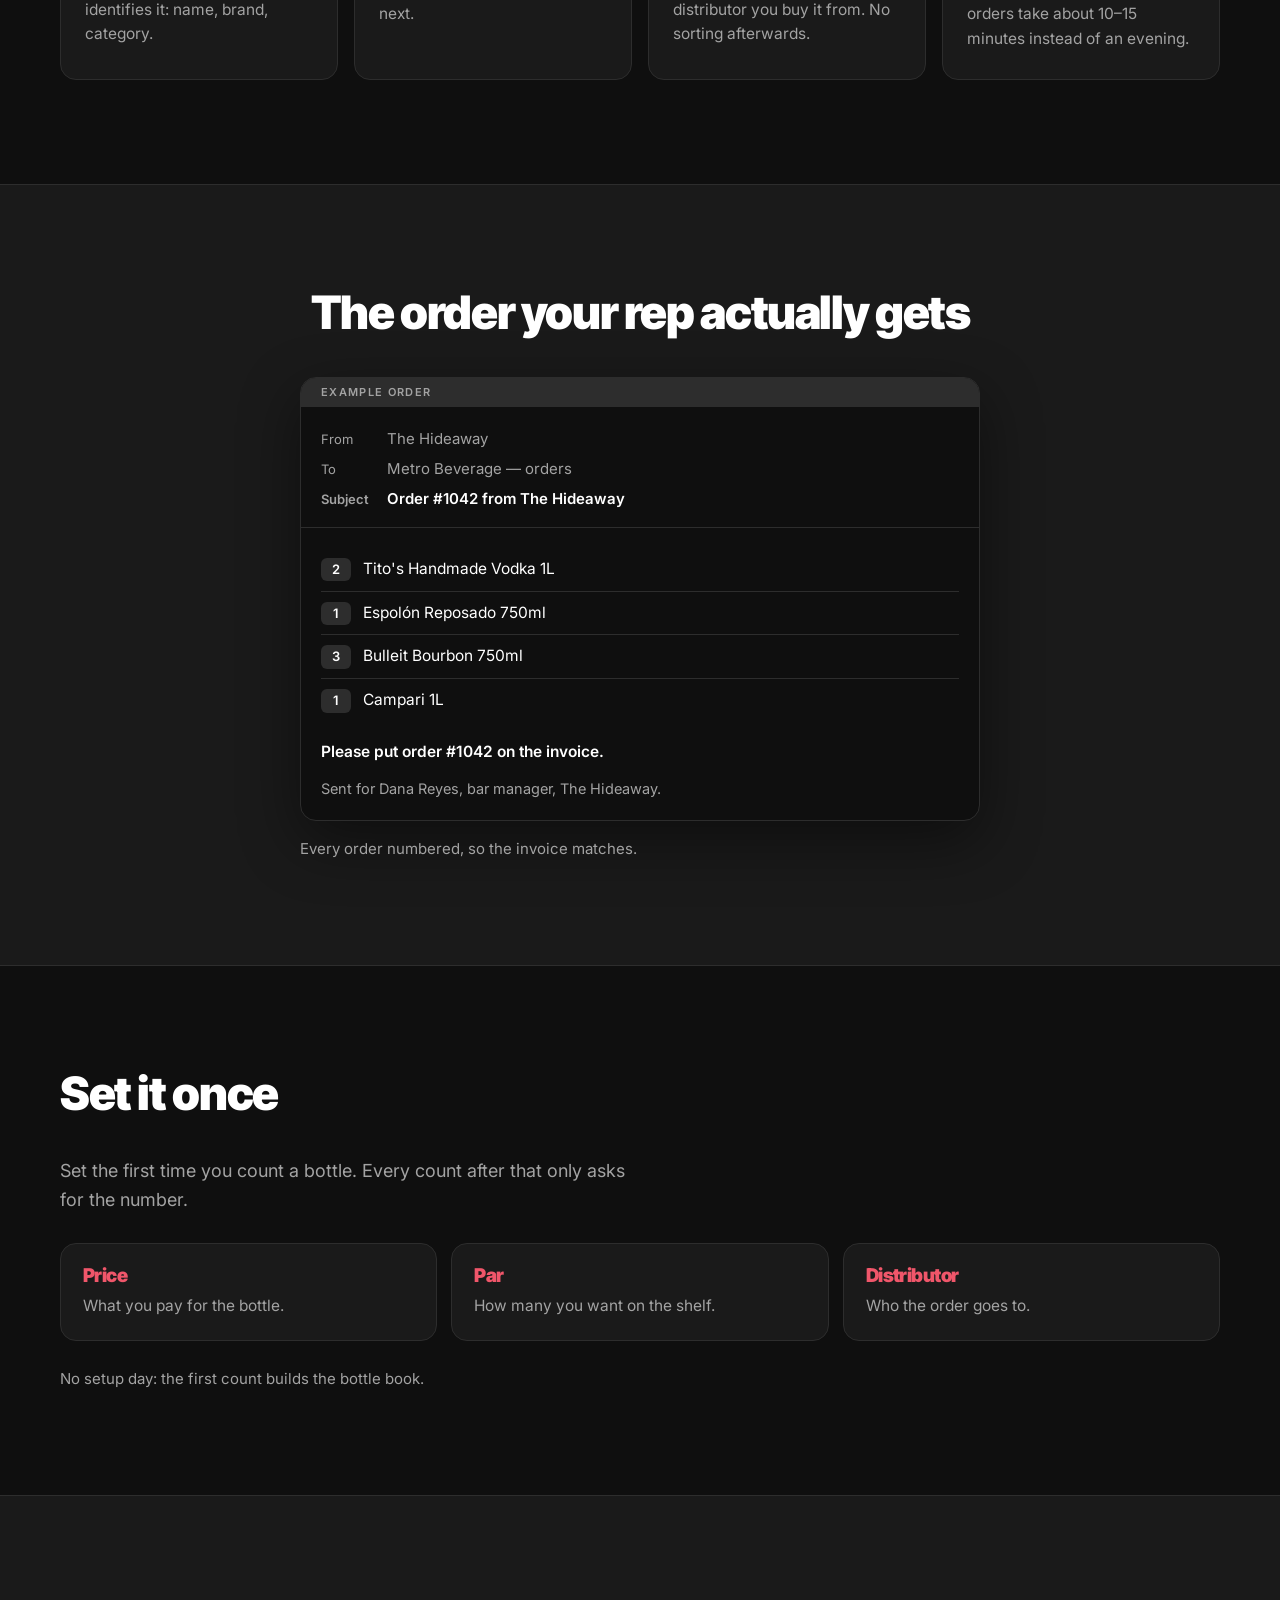
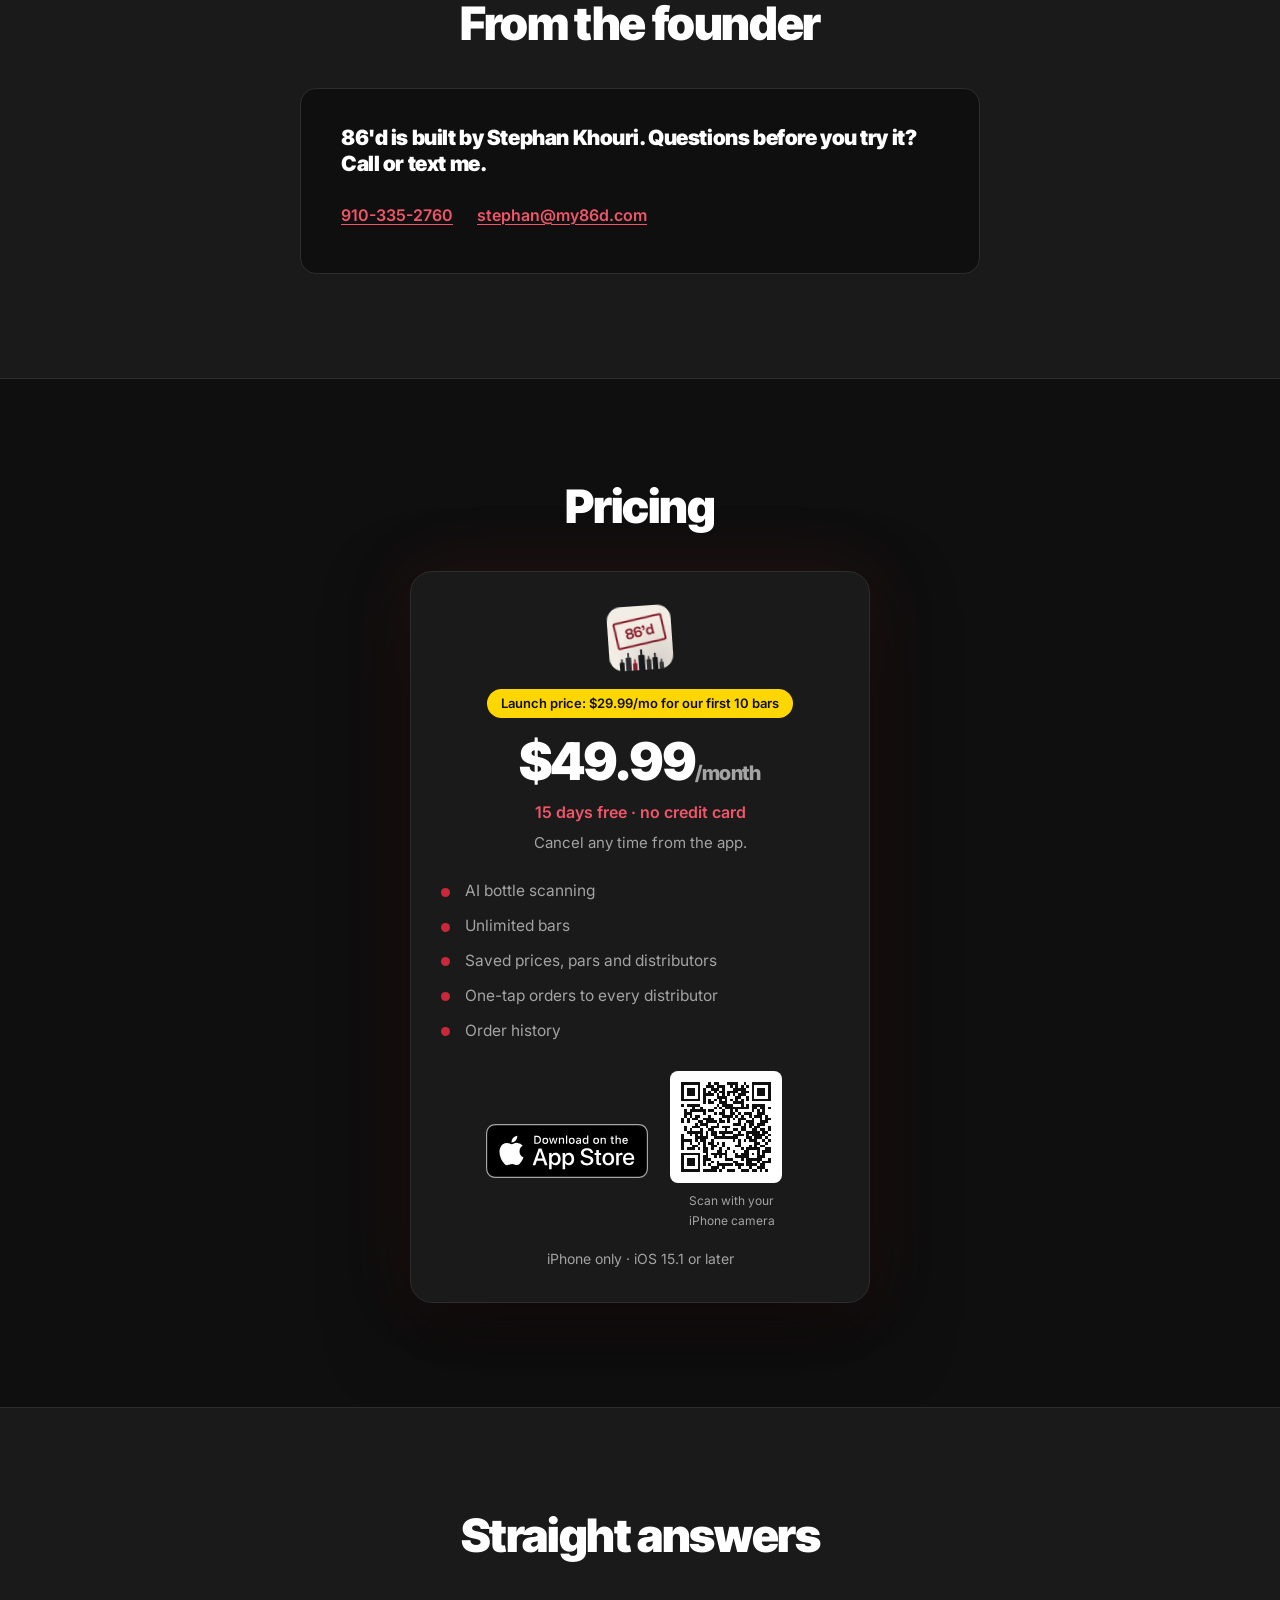
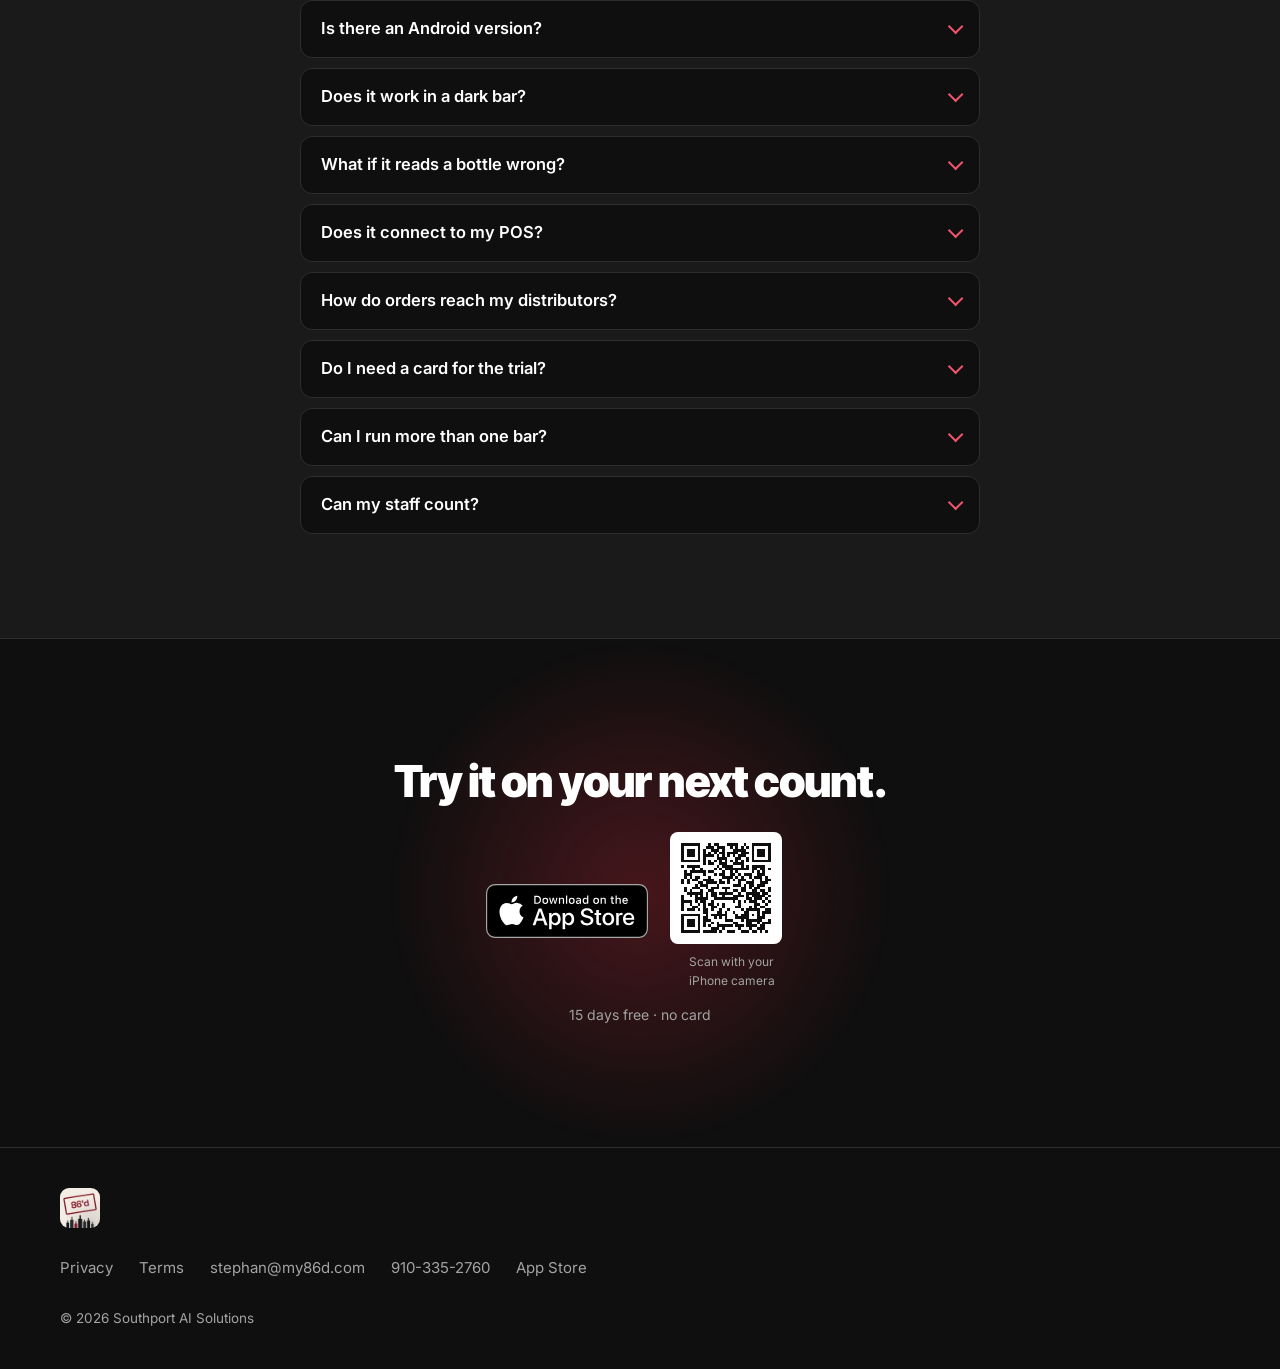
==== commit 7301feb1: "Rebuild my86d.com: phase 1, no screenshots Full static rebuild against the current facts about the a" ====
--- a/index.html
+++ b/index.html
@@ -1,285 +1,443 @@
 <!DOCTYPE html>
 <html lang="en">
 <head>
-    <meta charset="UTF-8">
-    <meta name="viewport" content="width=device-width, initial-scale=1.0">
-    <title>86'd - AI Bar Inventory Scanning | Start Free Trial</title>
-    <meta name="description" content="AI bar inventory app. Scan bottles, set prices once, auto-generate distributor orders. Free 30-day trial, no card required.">
-    <meta name="robots" content="index, follow">
-
-    <!-- Google Analytics 4 -->
-    <script async src="https://www.googletagmanager.com/gtag/js?id=G-CNKRVQYBB0"></script>
-    <script>
-        window.dataLayer = window.dataLayer || [];
-        function gtag(){dataLayer.push(arguments);}
-        gtag('js', new Date());
-        gtag('config', 'G-CNKRVQYBB0');
-    </script>
-
-    <link rel="stylesheet" href="css/style.css">
-    <link rel="preconnect" href="https://fonts.googleapis.com">
+<meta charset="UTF-8">
+<meta name="viewport" content="width=device-width, initial-scale=1">
+<title>86'd: Bar inventory and distributor orders in 15 minutes | iPhone app</title>
+<meta name="description" content="Point your iPhone at each bottle, tap the count, and every distributor gets their order at once. 15 days free, no card.">
+<meta name="robots" content="index, follow">
+<meta name="theme-color" content="#0F0F0F">
+<link rel="canonical" href="https://my86d.com/">
+
+<!-- Smart App Banner -->
+<meta name="apple-itunes-app" content="app-id=6798359825">
+
+<!-- Open Graph / Twitter -->
+<meta property="og:type" content="website">
+<meta property="og:site_name" content="86'd">
+<meta property="og:url" content="https://my86d.com/">
+<meta property="og:title" content="86'd: Bar inventory and distributor orders in 15 minutes">
+<meta property="og:description" content="Point your iPhone at each bottle, tap the count, and every distributor gets their order at once. 15 days free, no card.">
+<meta property="og:image" content="https://my86d.com/assets/og.png">
+<meta property="og:image:width" content="1200">
+<meta property="og:image:height" content="630">
+<meta property="og:image:alt" content="86'd - Count the bar. Send every order.">
+<meta name="twitter:card" content="summary_large_image">
+<meta name="twitter:title" content="86'd: Bar inventory and distributor orders in 15 minutes">
+<meta name="twitter:description" content="Point your iPhone at each bottle, tap the count, and every distributor gets their order at once. 15 days free, no card.">
+<meta name="twitter:image" content="https://my86d.com/assets/og.png">
+
+<!-- Icons -->
+<link rel="icon" href="assets/favicon-32.png" sizes="32x32" type="image/png">
+<link rel="icon" href="assets/favicon-16.png" sizes="16x16" type="image/png">
+<link rel="apple-touch-icon" href="assets/apple-touch-icon.png">
+<link rel="manifest" href="site.webmanifest">
+
+<!-- Fonts: Inter Tight for headlines, Inter for body -->
+<link rel="preconnect" href="https://fonts.googleapis.com">
+<link rel="preconnect" href="https://fonts.gstatic.com" crossorigin>
+<!-- Loaded without blocking the first paint. The font stack falls back to
+     system-ui until it arrives, and the <noscript> copy covers JS being off. -->
+<link rel="preload" as="style" href="https://fonts.googleapis.com/css2?family=Inter+Tight:wght@800;900&amp;family=Inter:wght@400;600&amp;display=swap"
+      onload="this.onload=null;this.rel='stylesheet'">
+<noscript>
+  <link rel="stylesheet" href="https://fonts.googleapis.com/css2?family=Inter+Tight:wght@800;900&amp;family=Inter:wght@400;600&amp;display=swap">
+</noscript>
+
+<link rel="stylesheet" href="css/style.css">
+
+<!-- Google Analytics 4.
+     The queue is set up now so nothing is lost, but the 180KB tag itself is
+     fetched once the page is idle, so it stays off the critical path. -->
+<script>
+window.dataLayer = window.dataLayer || [];
+function gtag(){dataLayer.push(arguments);}
+gtag('js', new Date());
+gtag('config', 'G-CNKRVQYBB0');
+(function () {
+  var loaded = false;
+  function loadGA() {
+    if (loaded) return;
+    loaded = true;
+    var s = document.createElement('script');
+    s.async = true;
+    s.src = 'https://www.googletagmanager.com/gtag/js?id=G-CNKRVQYBB0';
+    document.head.appendChild(s);
+  }
+  // Whichever comes first: the browser going idle, or the visitor doing something.
+  if ('requestIdleCallback' in window) requestIdleCallback(loadGA, { timeout: 3000 });
+  else window.addEventListener('load', loadGA);
+  ['pointerdown', 'keydown', 'scroll'].forEach(function (e) {
+    window.addEventListener(e, loadGA, { once: true, passive: true });
+  });
+})();
+</script>
+
+<script type="application/ld+json">
+{
+  "@context": "https://schema.org",
+  "@type": "SoftwareApplication",
+  "name": "86'd",
+  "description": "Count the bar with your iPhone camera and email every distributor their order at once.",
+  "operatingSystem": "iOS 15.1 or later",
+  "applicationCategory": "BusinessApplication",
+  "url": "https://my86d.com/",
+  "installUrl": "https://apps.apple.com/us/app/86d-bar-inventory/id6798359825",
+  "author": {"@type": "Person", "name": "Stephan Khouri"},
+  "publisher": {"@type": "Organization", "name": "Southport AI Solutions"},
+  "offers": {
+    "@type": "Offer",
+    "price": "49.99",
+    "priceCurrency": "USD",
+    "category": "subscription"
+  }
+}
+</script>
 </head>
 <body>
-    <!-- HEADER -->
-    <header class="header" id="header">
-        <div class="header-container">
-            <a href="#" class="logo">86'd</a>
-            <button class="mobile-menu-btn" id="mobileMenuBtn" aria-label="Open menu">
-                <svg width="24" height="24" viewBox="0 0 24 24" fill="none" stroke="currentColor" stroke-width="2">
-                    <line x1="3" y1="6" x2="21" y2="6"></line>
-                    <line x1="3" y1="12" x2="21" y2="12"></line>
-                    <line x1="3" y1="18" x2="21" y2="18"></line>
-                </svg>
-            </button>
-            <a href="https://apps.apple.com/app/id6798359825" target="_blank" rel="noopener" class="header-cta" data-ga-event="start_free_trial">Start Free Trial</a>
+
+<a class="skip-link" href="#main">Skip to content</a>
+
+<!-- ============ HEADER ============ -->
+<header class="site-header">
+  <div class="wrap header-inner">
+    <a class="brand" href="#top" aria-label="86'd home">
+      <img src="assets/logo-96.webp" width="36" height="36" alt="" class="brand-mark">
+      <span class="brand-word">86'd</span>
+    </a>
+    <nav class="header-nav" aria-label="Sections">
+      <a href="#how-it-works">How it works</a>
+      <a href="#pricing">Pricing</a>
+      <a href="#faq">FAQ</a>
+    </nav>
+    <a class="btn btn-red header-cta"
+       href="https://apps.apple.com/us/app/86d-bar-inventory/id6798359825"
+       data-appstore="nav" target="_blank" rel="noopener">Start free trial</a>
+  </div>
+</header>
+
+<main id="main">
+
+<!-- ============ 1. HERO ============ -->
+<section class="hero" id="top">
+  <div class="hero-glow" aria-hidden="true"></div>
+  <div class="wrap hero-inner">
+    <div class="hero-copy">
+      <h1>Count the bar.<br>Send every order.<br><span class="accent">15 minutes.</span></h1>
+      <p class="lede">Point your iPhone at each bottle, tap the count, and every distributor gets their order at once.</p>
+      <div class="cta-row">
+        <a class="badge-link"
+           href="https://apps.apple.com/us/app/86d-bar-inventory/id6798359825"
+           data-appstore="hero" target="_blank" rel="noopener">
+          <img src="assets/app-store-badge.svg" width="162" height="54" alt="Download 86'd on the App Store">
+        </a>
+        <figure class="qr">
+          <img src="assets/app-store-qr.svg" width="112" height="112" alt="QR code that opens 86'd on the App Store">
+          <figcaption>Scan with your iPhone camera</figcaption>
+        </figure>
+      </div>
+      <p class="fine">15 days free &middot; no card &middot; iPhone</p>
+    </div>
+
+    <div class="hero-visual">
+      <!-- PHASE 2: drop hero.mp4 / hero.webm / hero-poster.webp into assets/screens/,
+           then delete the <img> below and uncomment this video. See assets/screens/README.md.
+      <video class="hero-video" playsinline muted loop autoplay
+             poster="assets/screens/hero-poster.webp" width="560" height="560">
+        <source src="assets/screens/hero.webm" type="video/webm">
+        <source src="assets/screens/hero.mp4" type="video/mp4">
+      </video>
+      -->
+      <img class="logo-card" src="assets/logo-640.webp"
+           srcset="assets/logo-640.webp 640w, assets/logo-1280.webp 1280w"
+           sizes="(min-width: 900px) 420px, 240px"
+           width="640" height="640"
+           alt="The 86'd app icon: a red 86'd stamp above a skyline of bottles">
+    </div>
+  </div>
+</section>
+
+<!-- ============ 2. SOUND FAMILIAR? ============ -->
+<section class="band" id="sound-familiar">
+  <div class="wrap">
+    <h2>Sound familiar?</h2>
+    <ul class="ask-grid">
+      <li class="ask">Still counting on a clipboard after close?</li>
+      <li class="ask">Texting five reps one at a time?</li>
+      <li class="ask">Out of your top seller on a Friday?</li>
+    </ul>
+  </div>
+</section>
+
+<!-- ============ 3. HOW IT WORKS ============ -->
+<section class="band" id="how-it-works">
+  <div class="wrap">
+    <h2>How it works</h2>
+    <ol class="steps">
+
+      <li class="step">
+        <span class="step-num" aria-hidden="true">1</span>
+        <span class="step-icon" aria-hidden="true">
+          <svg viewBox="0 0 24 24" fill="none" stroke="currentColor" stroke-width="1.6" stroke-linecap="round" stroke-linejoin="round">
+            <path d="M3 8a2 2 0 0 1 2-2h2.5l1.2-2h6.6l1.2 2H19a2 2 0 0 1 2 2v9a2 2 0 0 1-2 2H5a2 2 0 0 1-2-2z"/>
+            <circle cx="12" cy="12.5" r="3.6"/>
+          </svg>
+        </span>
+        <h3>Point the camera at a bottle</h3>
+        <p>The AI reads the label and identifies it: name, brand, category.</p>
+        <!-- PHASE 2 SLOT: add assets/screens/step-1.webp, then uncomment.
+        <img class="step-shot" src="assets/screens/step-1.webp" width="600" height="1300" alt="Scanning a bottle in the 86'd app">
+        -->
+      </li>
+
+      <li class="step">
+        <span class="step-num" aria-hidden="true">2</span>
+        <span class="step-icon" aria-hidden="true">
+          <svg viewBox="0 0 24 24" fill="none" stroke="currentColor" stroke-width="1.6" stroke-linecap="round" stroke-linejoin="round">
+            <rect x="4" y="3" width="16" height="18" rx="2"/>
+            <path d="M8 8h.01M12 8h.01M16 8h.01M8 12h.01M12 12h.01M16 12h.01M8 16h.01M12 16h.01M16 16h.01"/>
+          </svg>
+        </span>
+        <h3>Tap in the count</h3>
+        <p>A number pad, one bottle at a time. Then straight on to the next.</p>
+        <!-- PHASE 2 SLOT: add assets/screens/step-2.webp, then uncomment.
+        <img class="step-shot" src="assets/screens/step-2.webp" width="600" height="1300" alt="Tapping a count into the 86'd number pad">
+        -->
+      </li>
+
+      <li class="step">
+        <span class="step-num" aria-hidden="true">3</span>
+        <span class="step-icon" aria-hidden="true">
+          <svg viewBox="0 0 24 24" fill="none" stroke="currentColor" stroke-width="1.6" stroke-linecap="round" stroke-linejoin="round">
+            <path d="M4 7h16M4 12h11M4 17h6"/>
+            <path d="M18 14v6m0 0 2.5-2.5M18 20l-2.5-2.5"/>
+          </svg>
+        </span>
+        <h3>It sorts by distributor as you go</h3>
+        <p>Every bottle lands under the distributor you buy it from. No sorting afterwards.</p>
+        <!-- PHASE 2 SLOT: add assets/screens/step-3.webp, then uncomment.
+        <img class="step-shot" src="assets/screens/step-3.webp" width="600" height="1300" alt="Orders grouped by distributor in the 86'd app">
+        -->
+      </li>
+
+      <li class="step">
+        <span class="step-num" aria-hidden="true">4</span>
+        <span class="step-icon" aria-hidden="true">
+          <svg viewBox="0 0 24 24" fill="none" stroke="currentColor" stroke-width="1.6" stroke-linecap="round" stroke-linejoin="round">
+            <rect x="3" y="5" width="18" height="14" rx="2"/>
+            <path d="m3.5 6.5 8.5 6 8.5-6"/>
+          </svg>
+        </span>
+        <h3>Tap &ldquo;Email&rdquo;</h3>
+        <p>Every distributor gets its order at once. The count and the orders take about 10&ndash;15 minutes instead of an evening.</p>
+        <!-- PHASE 2 SLOT: add assets/screens/step-4.webp, then uncomment.
+        <img class="step-shot" src="assets/screens/step-4.webp" width="600" height="1300" alt="Sending every distributor order from the 86'd app">
+        -->
+      </li>
+
+    </ol>
+  </div>
+</section>
+
+<!-- ============ 4. THE ORDER YOUR REP ACTUALLY GETS ============ -->
+<section class="band band-alt" id="the-order">
+  <div class="wrap narrow">
+    <h2>The order your rep actually gets</h2>
+
+    <figure class="email-figure">
+      <div class="email-card">
+        <p class="email-tag">Example order</p>
+        <div class="email-head">
+          <p><span class="email-label">From</span> The Hideaway</p>
+          <p><span class="email-label">To</span> Metro Beverage &mdash; orders</p>
+          <p class="email-subject"><span class="email-label">Subject</span> Order #1042 from The Hideaway</p>
         </div>
-    </header>
-
-    <!-- MOBILE MENU -->
-    <nav class="mobile-menu" id="mobileMenu">
-        <button class="mobile-menu-close" id="mobileMenuClose" aria-label="Close menu">
-            <svg width="24" height="24" viewBox="0 0 24 24" fill="none" stroke="currentColor" stroke-width="2">
-                <line x1="18" y1="6" x2="6" y2="18"></line>
-                <line x1="6" y1="6" x2="18" y2="18"></line>
-            </svg>
-        </button>
-        <a href="#how-it-works" class="mobile-nav-link">How It Works</a>
-        <a href="#features" class="mobile-nav-link">Features</a>
-        <a href="#pricing" class="mobile-nav-link">Pricing</a>
-        <a href="#faq" class="mobile-nav-link">FAQ</a>
-        <a href="https://apps.apple.com/app/id6798359825" target="_blank" rel="noopener" class="mobile-nav-cta" data-ga-event="start_free_trial">Start Free Trial</a>
+        <div class="email-body">
+          <ul class="email-items">
+            <li><span>2</span> Tito's Handmade Vodka 1L</li>
+            <li><span>1</span> Espol&oacute;n Reposado 750ml</li>
+            <li><span>3</span> Bulleit Bourbon 750ml</li>
+            <li><span>1</span> Campari 1L</li>
+          </ul>
+          <p class="email-note">Please put order #1042 on the invoice.</p>
+          <p class="email-sig">Sent for Dana Reyes, bar manager, The Hideaway.</p>
+        </div>
+      </div>
+      <figcaption>Every order numbered, so the invoice matches.</figcaption>
+    </figure>
+  </div>
+</section>
+
+<!-- ============ 5. SET IT ONCE ============ -->
+<section class="band" id="set-it-once">
+  <div class="wrap">
+    <h2>Set it once</h2>
+    <p class="band-lede">Set the first time you count a bottle. Every count after that only asks for the number.</p>
+    <ul class="tiles">
+      <li class="tile"><h3>Price</h3><p>What you pay for the bottle.</p></li>
+      <li class="tile"><h3>Par</h3><p>How many you want on the shelf.</p></li>
+      <li class="tile"><h3>Distributor</h3><p>Who the order goes to.</p></li>
+    </ul>
+    <p class="band-foot">No setup day: the first count builds the bottle book.</p>
+  </div>
+</section>
+
+<!-- ============ 6. FROM THE FOUNDER ============ -->
+<section class="band band-alt" id="founder">
+  <div class="wrap narrow">
+    <h2>From the founder</h2>
+    <div class="founder-card">
+      <!-- PHASE 2 SLOT: add assets/screens/stephan.webp plus his two sentences, then uncomment.
+      <img class="founder-photo" src="assets/screens/stephan.webp" width="160" height="160" alt="Stephan Khouri">
+      -->
+      <div class="founder-copy">
+        <p class="founder-line">86'd is built by Stephan Khouri. Questions before you try it? Call or text me.</p>
+        <p class="founder-contact">
+          <a href="tel:+19103352760">910-335-2760</a>
+          <a href="mailto:stephan@my86d.com">stephan@my86d.com</a>
+        </p>
+      </div>
+    </div>
+  </div>
+</section>
+
+<!-- ============ 7. PRICING ============ -->
+<section class="band" id="pricing">
+  <div class="wrap narrow">
+    <h2>Pricing</h2>
+    <div class="price-card" id="price-card">
+      <img class="price-mark" src="assets/logo-96.webp" width="64" height="64" alt="">
+
+      <!-- LAUNCH-OFFER-START - delete this whole block to remove the launch price tag -->
+      <p class="launch-tag">Launch price: $29.99/mo for our first 10 bars</p>
+      <!-- LAUNCH-OFFER-END -->
+
+      <p class="price">$49.99<span>/month</span></p>
+      <p class="price-trial">15 days free &middot; no credit card</p>
+      <p class="price-cancel">Cancel any time from the app.</p>
+
+      <ul class="price-list">
+        <li>AI bottle scanning</li>
+        <li>Unlimited bars</li>
+        <li>Saved prices, pars and distributors</li>
+        <li>One-tap orders to every distributor</li>
+        <li>Order history</li>
+      </ul>
+
+      <div class="cta-row cta-row-center">
+        <a class="badge-link"
+           href="https://apps.apple.com/us/app/86d-bar-inventory/id6798359825"
+           data-appstore="pricing" target="_blank" rel="noopener">
+          <img src="assets/app-store-badge.svg" width="162" height="54" alt="Download 86'd on the App Store">
+        </a>
+        <figure class="qr">
+          <img src="assets/app-store-qr.svg" width="112" height="112" alt="QR code that opens 86'd on the App Store">
+          <figcaption>Scan with your iPhone camera</figcaption>
+        </figure>
+      </div>
+
+      <p class="fine">iPhone only &middot; iOS 15.1 or later</p>
+    </div>
+  </div>
+</section>
+
+<!-- ============ 8. FAQ ============ -->
+<section class="band band-alt" id="faq">
+  <div class="wrap narrow">
+    <h2>Straight answers</h2>
+    <div class="faq-list">
+
+      <details>
+        <summary>Is there an Android version?</summary>
+        <p>No. iPhone only, iOS 15.1 or later. Whoever counts needs an iPhone.</p>
+      </details>
+
+      <details>
+        <summary>Does it work in a dark bar?</summary>
+        <p>Usually. For a very dark corner, step closer or use the phone's light.</p>
+      </details>
+
+      <details>
+        <summary>What if it reads a bottle wrong?</summary>
+        <p>Two AIs read every label. When they disagree, the app flags the bottle for a quick look instead of guessing. If one's wrong, remove that row and add the right bottle.</p>
+      </details>
+
+      <details>
+        <summary>Does it connect to my POS?</summary>
+        <p>No. It counts what's on the shelf and orders from that.</p>
+      </details>
+
+      <details>
+        <summary>How do orders reach my distributors?</summary>
+        <p>By email, to the rep or order address you add once.</p>
+      </details>
+
+      <details>
+        <summary>Do I need a card for the trial?</summary>
+        <p>No. 15 days free, then $49.99/month. Cancel from the app.</p>
+      </details>
+
+      <details>
+        <summary>Can I run more than one bar?</summary>
+        <p>Yes. One account, each bar kept separate, no extra fee. Each bar keeps its own counts, prices and distributors.</p>
+      </details>
+
+      <details>
+        <summary>Can my staff count?</summary>
+        <p>Yes. Add their names and each count records who did it. No extra logins.</p>
+      </details>
+
+    </div>
+  </div>
+</section>
+
+<!-- ============ 9. FINAL CTA ============ -->
+<section class="final" id="final-cta">
+  <div class="wrap narrow">
+    <h2>Try it on your next count.</h2>
+    <div class="cta-row cta-row-center">
+      <a class="badge-link"
+         href="https://apps.apple.com/us/app/86d-bar-inventory/id6798359825"
+         data-appstore="final" target="_blank" rel="noopener">
+        <img src="assets/app-store-badge.svg" width="162" height="54" alt="Download 86'd on the App Store">
+      </a>
+      <figure class="qr">
+        <img src="assets/app-store-qr.svg" width="112" height="112" alt="QR code that opens 86'd on the App Store">
+        <figcaption>Scan with your iPhone camera</figcaption>
+      </figure>
+    </div>
+    <p class="fine">15 days free &middot; no card</p>
+  </div>
+</section>
+
+</main>
+
+<!-- ============ FOOTER ============ -->
+<footer class="site-footer">
+  <div class="wrap">
+    <img class="footer-mark" src="assets/logo-96.webp" width="40" height="40" alt="86'd">
+    <nav class="footer-links" aria-label="Footer">
+      <a href="https://eight6d-api.onrender.com/legal/privacy">Privacy</a>
+      <a href="https://eight6d-api.onrender.com/legal/terms">Terms</a>
+      <a href="mailto:stephan@my86d.com">stephan@my86d.com</a>
+      <a href="tel:+19103352760">910-335-2760</a>
+      <a href="https://apps.apple.com/us/app/86d-bar-inventory/id6798359825"
+         data-appstore="footer" target="_blank" rel="noopener">App Store</a>
     </nav>
-
-    <!-- HERO SECTION -->
-    <section class="hero" id="hero">
-        <div class="container">
-            <h1 class="hero-headline">Bar Inventory, Without the Clipboard</h1>
-            <p class="hero-subheadline">Point your phone at a bottle. 86'd's AI identifies it — name, brand, category — in seconds. You confirm the count, and 86'd handles the rest: matching your prices and building the order.</p>
-            <div class="hero-ctas">
-                <a href="https://apps.apple.com/app/id6798359825" target="_blank" rel="noopener" class="btn btn-primary" data-ga-event="start_free_trial">Start Free Trial</a>
-                <a href="#how-it-works" class="btn btn-secondary" data-ga-event="see_how_it_works">See How It Works</a>
-            </div>
-        </div>
-    </section>
-
-    <!-- HOW IT WORKS SECTION -->
-    <section class="how-it-works" id="how-it-works">
-        <div class="container">
-            <div class="section-header">
-                <h2 class="section-title">How It Works</h2>
-                <p class="section-subtitle">Three Steps. No Clipboard.</p>
-            </div>
-            <div class="steps">
-                <div class="step">
-                    <div class="step-icon">
-                        <svg viewBox="0 0 24 24" fill="none" stroke="currentColor" stroke-width="2">
-                            <path d="M23 19a2 2 0 0 1-2 2H3a2 2 0 0 1-2-2V8a2 2 0 0 1 2-2h4l2-3h6l2 3h4a2 2 0 0 1 2 2z"></path>
-                            <circle cx="12" cy="13" r="4"></circle>
-                        </svg>
-                    </div>
-                    <h3 class="step-title">Scan</h3>
-                    <p class="step-description">Point your camera at a bottle. 86'd's AI identifies the name, brand, and category — no barcode, no searching a catalog.</p>
-                    <div class="step-line"></div>
-                </div>
-                <div class="step">
-                    <div class="step-icon">
-                        <svg viewBox="0 0 24 24" fill="none" stroke="currentColor" stroke-width="2">
-                            <path d="M22 11.08V12a10 10 0 1 1-5.93-9.14"></path>
-                            <polyline points="22 4 12 14.01 9 11.01"></polyline>
-                        </svg>
-                    </div>
-                    <h3 class="step-title">Review</h3>
-                    <p class="step-description">Confirm what the AI found and tap in your current count. Everything lands in one review grid, so gaps are easy to spot before you move on.</p>
-                    <div class="step-line"></div>
-                </div>
-                <div class="step">
-                    <div class="step-icon">
-                        <svg viewBox="0 0 24 24" fill="none" stroke="currentColor" stroke-width="2">
-                            <circle cx="9" cy="21" r="1"></circle>
-                            <circle cx="20" cy="21" r="1"></circle>
-                            <path d="M1 1h4l2.68 13.39a2 2 0 0 0 2 1.61h9.72a2 2 0 0 0 2-1.61L23 6H6"></path>
-                        </svg>
-                    </div>
-                    <h3 class="step-title">Order</h3>
-                    <p class="step-description">One tap sends reorder requests to all your distributors simultaneously. Done before your first guest walks in.</p>
-                </div>
-            </div>
-        </div>
-    </section>
-
-    <!-- FEATURES SECTION -->
-    <section class="features" id="features">
-        <div class="container">
-            <div class="section-header">
-                <h2 class="section-title">Features</h2>
-                <p class="section-subtitle">Built for the Bar Floor</p>
-            </div>
-            <div class="features-grid">
-                <div class="feature-card" data-ga-event="feature_click">
-                    <div class="feature-icon feature-icon-gold">
-                        <svg viewBox="0 0 24 24" fill="none" stroke="currentColor" stroke-width="2">
-                            <path d="M23 19a2 2 0 0 1-2 2H3a2 2 0 0 1-2-2V8a2 2 0 0 1 2-2h4l2-3h6l2 3h4a2 2 0 0 1 2 2z"></path>
-                            <circle cx="12" cy="13" r="4"></circle>
-                        </svg>
-                    </div>
-                    <h3 class="feature-title">AI Bottle ID</h3>
-                    <p class="feature-description">Point, don't type. Photograph a bottle and 86'd's AI identifies the name, brand, and category — you just confirm the count.</p>
-                </div>
-                <div class="feature-card" data-ga-event="feature_click">
-                    <div class="feature-icon">
-                        <svg viewBox="0 0 24 24" fill="none" stroke="currentColor" stroke-width="2">
-                            <line x1="12" y1="1" x2="12" y2="23"></line>
-                            <path d="M17 5H9.5a3.5 3.5 0 0 0 0 7h5a3.5 3.5 0 0 1 0 7H6"></path>
-                        </svg>
-                    </div>
-                    <h3 class="feature-title">Set Prices Once</h3>
-                    <p class="feature-description">Price a bottle one time in your Price Book. Every future scan matches it automatically, forever — no re-entering prices on inventory day.</p>
-                </div>
-                <div class="feature-card" data-ga-event="feature_click">
-                    <div class="feature-icon feature-icon-gold">
-                        <svg viewBox="0 0 24 24" fill="none" stroke="currentColor" stroke-width="2">
-                            <polygon points="13 2 3 14 12 14 11 22 21 10 12 10 13 2"></polygon>
-                        </svg>
-                    </div>
-                    <h3 class="feature-title">One-Tap Ordering</h3>
-                    <p class="feature-description">Connect your distributors once. When counts run low, 86'd sorts everything by distributor and sends the order in a single tap.</p>
-                </div>
-                <div class="feature-card" data-ga-event="feature_click">
-                    <div class="feature-icon">
-                        <svg viewBox="0 0 24 24" fill="none" stroke="currentColor" stroke-width="2">
-                            <path d="M3 9l9-7 9 7v11a2 2 0 0 1-2 2H5a2 2 0 0 1-2-2z"></path>
-                            <polyline points="9 22 9 12 15 12 15 22"></polyline>
-                        </svg>
-                    </div>
-                    <h3 class="feature-title">Built for Every Bar You Run</h3>
-                    <p class="feature-description">Switch between locations from one account. Counts, prices, and distributors stay separate for each bar automatically — no extra charge, no separate setup.</p>
-                </div>
-            </div>
-        </div>
-    </section>
-
-    <!-- PRICING SECTION -->
-    <section class="pricing" id="pricing">
-        <div class="container">
-            <div class="section-header">
-                <h2 class="section-title">Pricing</h2>
-                <p class="section-subtitle">Less Than a Bottle of Top Shelf. Per Month.</p>
-                <p class="section-context">Competitors charge $165–$799/month and still make you count by hand. We don't.</p>
-            </div>
-            <div class="pricing-grid">
-                <div class="pricing-card pricing-card-single">
-                    <h3 class="pricing-name">$29.99 / month</h3>
-                    <p class="pricing-description">Everything included: AI bottle scanning, unlimited bar locations, your permanent Price Book, distributor management, and one-tap ordering. One plan, no add-ons, no per-location fee.</p>
-                    <p class="pricing-trial">30 days — no credit card required. Full access, no limits. Run a real inventory before you commit to a cent.</p>
-                    <a href="https://apps.apple.com/app/id6798359825" target="_blank" rel="noopener" class="btn btn-primary btn-full" data-ga-event="start_free_trial">Start Free Trial</a>
-                    <p class="platform-note">iPhone only. Requires iOS 15 or later.</p>
-                </div>
-            </div>
-        </div>
-    </section>
-
-    <!-- FAQ SECTION -->
-    <section class="faq" id="faq">
-        <div class="container">
-            <div class="section-header">
-                <h2 class="section-title">FAQ</h2>
-                <p class="section-subtitle">Questions We Hear at the Bar</p>
-            </div>
-            <div class="faq-list">
-                <div class="faq-item">
-                    <button class="faq-question" aria-expanded="false" data-ga-event="faq_expand">
-                        <span>Does it work in a dimly lit bar?</span>
-                        <span class="faq-icon">+</span>
-                    </button>
-                    <div class="faq-answer">
-                        <p>86'd's AI handles most bar lighting well. For a very dark corner, stepping closer or adding a light helps it read the label clearly.</p>
-                    </div>
-                </div>
-                <div class="faq-item">
-                    <button class="faq-question" aria-expanded="false" data-ga-event="faq_expand">
-                        <span>What if the AI gets a bottle wrong?</span>
-                        <span class="faq-icon">+</span>
-                    </button>
-                    <div class="faq-answer">
-                        <p>Tap to correct the name or brand before confirming the count — it takes a few seconds, and 86'd remembers the correction for next time.</p>
-                    </div>
-                </div>
-                <div class="faq-item">
-                    <button class="faq-question" aria-expanded="false" data-ga-event="faq_expand">
-                        <span>Which distributors are supported?</span>
-                        <span class="faq-icon">+</span>
-                    </button>
-                    <div class="faq-answer">
-                        <p>Add your own distributors once — name, email or phone, and rep — in Settings. They're saved for every future order, and there's no limit on how many you add.</p>
-                    </div>
-                </div>
-                <div class="faq-item">
-                    <button class="faq-question" aria-expanded="false" data-ga-event="faq_expand">
-                        <span>Is my inventory data secure?</span>
-                        <span class="faq-icon">+</span>
-                    </button>
-                    <div class="faq-answer">
-                        <p>All data is encrypted in transit and at rest. Your counts, orders, and analytics are yours — always.</p>
-                    </div>
-                </div>
-                <div class="faq-item">
-                    <button class="faq-question" aria-expanded="false" data-ga-event="faq_expand">
-                        <span>Can multiple staff members use it?</span>
-                        <span class="faq-icon">+</span>
-                    </button>
-                    <div class="faq-answer">
-                        <p>Yes. Add each staff member's name once per bar, and every count gets logged under whoever did it — no separate logins or passwords needed.</p>
-                    </div>
-                </div>
-                <div class="faq-item">
-                    <button class="faq-question" aria-expanded="false" data-ga-event="faq_expand">
-                        <span>What if I need help getting started?</span>
-                        <span class="faq-icon">+</span>
-                    </button>
-                    <div class="faq-answer">
-                        <p>The app walks you through your first scan the moment you open it. Beyond that, reach out at southportai@hotmail.com and we'll get back to you.</p>
-                    </div>
-                </div>
-            </div>
-        </div>
-    </section>
-
-    <!-- FINAL CTA SECTION -->
-    <section class="final-cta" id="final-cta">
-        <div class="container">
-            <h2 class="final-cta-headline">Ditch the Clipboard.</h2>
-            <p class="final-cta-subheadline">30 days free — no credit card, no commitment, no excuse to spend another hour counting bottles.</p>
-            <a href="https://apps.apple.com/app/id6798359825" target="_blank" rel="noopener" class="btn btn-primary btn-full" data-ga-event="start_free_trial">Start Free Trial — It's Free</a>
-            <p class="platform-note">iPhone only. Requires iOS 15 or later.</p>
-        </div>
-    </section>
-
-    <!-- FOOTER -->
-    <footer class="footer">
-        <div class="container">
-            <div class="footer-grid">
-                <div class="footer-column">
-                    <h4 class="footer-heading">Product</h4>
-                    <a href="#features" class="footer-link">Features</a>
-                    <a href="#pricing" class="footer-link">Pricing</a>
-                    <a href="#how-it-works" class="footer-link">How It Works</a>
-                </div>
-                <div class="footer-column">
-                    <h4 class="footer-heading">Legal</h4>
-                    <a href="https://eight6d-api.onrender.com/legal/privacy" class="footer-link">Privacy Policy</a>
-                    <a href="https://eight6d-api.onrender.com/legal/terms" class="footer-link">Terms of Service</a>
-                    <a href="mailto:southportai@hotmail.com" class="footer-link">Contact</a>
-                </div>
-                <div class="footer-column">
-                    <h4 class="footer-heading">Get the App</h4>
-                    <a href="https://apps.apple.com/app/id6798359825" target="_blank" rel="noopener" class="footer-link" data-ga-event="start_free_trial">Download for iPhone</a>
-                </div>
-            </div>
-            <p class="footer-copyright">© 2026 86'd. Helping bartenders work smarter.</p>
-            <p class="footer-company">my86d.com is owned and operated by Southport AI Solutions.</p>
-        </div>
-    </footer>
-
-    <script src="js/main.js"></script>
+    <p class="footer-copy">&copy; 2026 Southport AI Solutions</p>
+  </div>
+</footer>
+
+<!-- Mobile sticky bar: hidden until JS reveals it, so it can never stick with JS off -->
+<div class="sticky-bar" id="stickyBar" hidden>
+  <a class="badge-link"
+     href="https://apps.apple.com/us/app/86d-bar-inventory/id6798359825"
+     data-appstore="sticky" target="_blank" rel="noopener">
+    <img src="assets/app-store-badge.svg" width="120" height="40" alt="Download 86'd on the App Store">
+  </a>
+  <span>15 days free</span>
+</div>
+
+<script src="js/main.js" defer></script>
 </body>
 </html>
--- a/css/style.css
+++ b/css/style.css
@@ -1,697 +1,352 @@
-/* ===== CSS VARIABLES ===== */
-:root {
-    --bg-primary: #0F0F0F;
-    --bg-surface: #1a1a1a;
-    --border-color: #2d2d2d;
-    --orange: #FF6B35;
-    --orange-hover: #e85a28;
-    --gold: #FFD700;
-    --text-primary: #FFFFFF;
-    --text-secondary: #A3A3A3;
-    --text-muted: #737373;
-    
-    --font-family: -apple-system, BlinkMacSystemFont, 'SF Pro Display', 'Roboto', 'Segoe UI', system-ui, sans-serif;
-    
-    --radius-sm: 8px;
-    --radius-md: 12px;
-    
-    --transition-fast: 150ms ease;
-    --transition-smooth: 300ms ease;
-}
-
-/* ===== RESET & BASE ===== */
-*, *::before, *::after {
-    box-sizing: border-box;
-    margin: 0;
-    padding: 0;
-}
-
-html {
-    scroll-behavior: smooth;
-}
-
-body {
-    font-family: var(--font-family);
-    background-color: var(--bg-primary);
-    color: var(--text-primary);
-    line-height: 1.6;
-    -webkit-font-smoothing: antialiased;
-    -moz-osx-font-smoothing: grayscale;
-}
-
-a {
-    color: inherit;
-    text-decoration: none;
-}
-
-button {
-    font-family: inherit;
-    cursor: pointer;
-    border: none;
-    background: none;
-}
-
-img {
-    max-width: 100%;
-    height: auto;
-}
-
-/* ===== CONTAINER ===== */
-.container {
-    max-width: 1200px;
-    margin: 0 auto;
-    padding: 0 24px;
-}
-
-/* ===== HEADER ===== */
-.header {
-    position: fixed;
-    top: 0;
-    left: 0;
-    right: 0;
-    z-index: 1000;
-    background: rgba(15, 15, 15, 0.95);
-    backdrop-filter: blur(10px);
-    border-bottom: 1px solid var(--border-color);
-}
-
-.header-container {
-    max-width: 1200px;
-    margin: 0 auto;
-    padding: 16px 24px;
-    display: flex;
-    justify-content: space-between;
-    align-items: center;
-}
-
-.logo {
-    font-size: 24px;
-    font-weight: 700;
-    color: var(--text-primary);
-}
-
-.mobile-menu-btn {
-    display: none;
-    color: var(--text-primary);
-    padding: 8px;
-}
-
-.header-cta {
-    background: var(--orange);
-    color: var(--text-primary);
-    padding: 12px 24px;
-    border-radius: var(--radius-sm);
-    font-size: 14px;
-    font-weight: 600;
-    transition: background var(--transition-fast);
-}
-
-.header-cta:hover {
-    background: var(--orange-hover);
-}
-
-/* ===== MOBILE MENU ===== */
-.mobile-menu {
-    position: fixed;
-    top: 0;
-    left: 0;
-    right: 0;
-    bottom: 0;
-    background: var(--bg-primary);
-    z-index: 1001;
-    display: flex;
-    flex-direction: column;
-    justify-content: center;
-    align-items: center;
-    gap: 24px;
-    transform: translateX(100%);
-    transition: transform var(--transition-smooth);
-}
-
-.mobile-menu.active {
-    transform: translateX(0);
-}
-
-.mobile-menu-close {
-    position: absolute;
-    top: 16px;
-    right: 24px;
-    color: var(--text-primary);
-    padding: 8px;
-}
-
-.mobile-nav-link {
-    font-size: 24px;
-    font-weight: 600;
-    color: var(--text-primary);
-    padding: 12px 24px;
-}
-
-.mobile-nav-cta {
-    background: var(--orange);
-    color: var(--text-primary);
-    padding: 16px 32px;
-    border-radius: var(--radius-sm);
-    font-size: 16px;
-    font-weight: 600;
-    margin-top: 24px;
-}
-
-/* ===== BUTTONS ===== */
-.btn {
-    display: inline-flex;
-    justify-content: center;
-    align-items: center;
-    padding: 16px 32px;
-    border-radius: var(--radius-sm);
-    font-size: 16px;
-    font-weight: 600;
-    transition: all var(--transition-fast);
-    min-height: 56px;
-}
-
-.btn-primary {
-    background: var(--orange);
-    color: var(--text-primary);
-}
-
-.btn-primary:hover {
-    background: var(--orange-hover);
-}
-
-.btn-secondary {
-    background: transparent;
-    color: var(--text-primary);
-    border: 1px solid var(--border-color);
-}
-
-.btn-secondary:hover {
-    border-color: var(--text-secondary);
-}
-
-.btn-full {
-    width: 100%;
-}
-
-/* ===== HERO SECTION ===== */
-.hero {
-    padding: 140px 0 80px;
-    background: linear-gradient(180deg, var(--bg-primary) 0%, var(--bg-surface) 100%);
-    text-align: center;
-}
-
-.hero-headline {
-    font-size: 48px;
-    font-weight: 700;
-    line-height: 1.2;
-    margin-bottom: 24px;
-    max-width: 800px;
-    margin-left: auto;
-    margin-right: auto;
-}
-
-.hero-subheadline {
-    font-size: 18px;
-    color: var(--text-secondary);
-    max-width: 700px;
-    margin: 0 auto 40px;
-}
-
-.hero-ctas {
-    display: flex;
-    gap: 16px;
-    justify-content: center;
-    flex-wrap: wrap;
-}
-
-/* ===== SECTION HEADERS ===== */
-.section-header {
-    text-align: center;
-    margin-bottom: 60px;
-}
-
-.section-title {
-    font-size: 32px;
-    font-weight: 700;
-    margin-bottom: 12px;
-}
-
-.section-subtitle {
-    font-size: 18px;
-    font-weight: 600;
-    color: var(--gold);
-}
-
-.section-context {
-    font-size: 16px;
-    color: var(--text-secondary);
-    margin-top: 16px;
-    max-width: 600px;
-    margin-left: auto;
-    margin-right: auto;
-}
-
-/* ===== HOW IT WORKS ===== */
-.how-it-works {
-    padding: 80px 0;
-    background: var(--bg-surface);
-}
-
-.steps {
-    display: flex;
-    justify-content: center;
-    gap: 40px;
-    max-width: 1000px;
-    margin: 0 auto;
-}
-
-.step {
-    flex: 1;
-    text-align: center;
-    position: relative;
-    max-width: 280px;
-}
-
-.step-icon {
-    width: 64px;
-    height: 64px;
-    margin: 0 auto 20px;
-    color: var(--orange);
-}
-
-.step-icon svg {
-    width: 100%;
-    height: 100%;
-}
-
-.step-title {
-    font-size: 18px;
-    font-weight: 600;
-    margin-bottom: 12px;
-}
-
-.step-description {
-    font-size: 14px;
-    color: var(--text-secondary);
-    line-height: 1.6;
-}
-
-.step-line {
-    position: absolute;
-    top: 32px;
-    right: -40px;
-    width: 40px;
-    height: 2px;
-    background: var(--border-color);
-}
-
-.step:last-child .step-line {
-    display: none;
-}
-
-/* ===== FEATURES ===== */
-.features {
-    padding: 80px 0;
-    background: var(--bg-primary);
-}
-
-.features-grid {
-    display: grid;
-    grid-template-columns: repeat(2, 1fr);
-    gap: 24px;
-    max-width: 800px;
-    margin: 0 auto;
-}
-
-.feature-card {
-    background: var(--bg-surface);
-    border: 1px solid var(--border-color);
-    border-radius: var(--radius-sm);
-    padding: 24px;
-    transition: border-color var(--transition-fast);
-}
-
-.feature-card:hover {
-    border-color: var(--text-secondary);
-}
-
-.feature-icon {
-    width: 48px;
-    height: 48px;
-    color: var(--orange);
-    margin-bottom: 16px;
-}
-
-.feature-icon-gold {
-    color: var(--gold);
-}
-
-.feature-icon svg {
-    width: 100%;
-    height: 100%;
-}
-
-.feature-title {
-    font-size: 18px;
-    font-weight: 600;
-    margin-bottom: 8px;
-}
-
-.feature-description {
-    font-size: 14px;
-    color: var(--text-secondary);
-    line-height: 1.6;
-}
-
-/* ===== PRICING ===== */
-.pricing {
-    padding: 80px 0;
-    background: var(--bg-surface);
-}
-
-.pricing-grid {
-    display: grid;
-    grid-template-columns: repeat(3, 1fr);
-    gap: 24px;
-    max-width: 1000px;
-    margin: 0 auto;
-}
-
-.pricing-card {
-    background: var(--bg-primary);
-    border: 1px solid var(--border-color);
-    border-radius: var(--radius-sm);
-    padding: 32px;
-    display: flex;
-    flex-direction: column;
-}
-
-.pricing-name {
-    font-size: 24px;
-    font-weight: 700;
-    margin-bottom: 16px;
-}
-
-.pricing-description {
-    font-size: 14px;
-    color: var(--text-secondary);
-    line-height: 1.6;
-    margin-bottom: 24px;
-    flex-grow: 1;
-}
-
-/* ===== FAQ ===== */
-.faq {
-    padding: 80px 0;
-    background: var(--bg-primary);
-}
-
-.faq-list {
-    max-width: 900px;
-    margin: 0 auto;
-}
-
-.faq-item {
-    background: var(--bg-surface);
-    border: 1px solid var(--border-color);
-    border-radius: var(--radius-sm);
-    margin-bottom: 12px;
-    overflow: hidden;
-}
-
-.faq-question {
-    width: 100%;
-    display: flex;
-    justify-content: space-between;
-    align-items: center;
-    padding: 20px 24px;
-    font-size: 16px;
-    font-weight: 600;
-    color: var(--text-primary);
-    text-align: left;
-    background: transparent;
-}
-
-.faq-icon {
-    font-size: 24px;
-    color: var(--text-primary);
-    transition: color var(--transition-fast);
-    flex-shrink: 0;
-    margin-left: 16px;
-}
-
-.faq-question[aria-expanded="true"] .faq-icon {
-    color: var(--orange);
-}
-
-.faq-answer {
-    max-height: 0;
-    overflow: hidden;
-    transition: max-height var(--transition-fast);
-}
-
-.faq-answer.active {
-    max-height: 200px;
-}
-
-.faq-answer p {
-    padding: 0 24px 20px;
-    font-size: 14px;
-    color: var(--text-secondary);
-    line-height: 1.6;
-}
-
-/* ===== FINAL CTA ===== */
-.final-cta {
-    padding: 80px 0;
-    background: linear-gradient(180deg, var(--bg-surface) 0%, var(--bg-primary) 100%);
-    text-align: center;
-}
-
-.final-cta .container {
-    max-width: 900px;
-}
-
-.final-cta-headline {
-    font-size: 32px;
-    font-weight: 700;
-    margin-bottom: 16px;
-}
-
-.final-cta-subheadline {
-    font-size: 18px;
-    color: var(--text-secondary);
-    margin-bottom: 32px;
-    max-width: 700px;
-    margin-left: auto;
-    margin-right: auto;
-}
-
-/* Small print under the App Store CTAs */
-.platform-note {
-    font-size: 14px;
-    color: var(--text-muted);
-    margin-top: 12px;
-    text-align: center;
-}
-
-/* ===== FOOTER ===== */
-.footer {
-    padding: 40px 0;
-    background: var(--bg-primary);
-    border-top: 1px solid var(--border-color);
-}
-
-.footer-grid {
-    display: grid;
-    grid-template-columns: repeat(4, 1fr);
-    gap: 40px;
-    margin-bottom: 40px;
-}
-
-.footer-column {
-    display: flex;
-    flex-direction: column;
-    gap: 12px;
-}
-
-.footer-heading {
-    font-size: 14px;
-    font-weight: 600;
-    color: var(--text-primary);
-    margin-bottom: 4px;
-}
-
-.footer-link {
-    font-size: 14px;
-    color: var(--text-secondary);
-    transition: color var(--transition-fast);
-}
-
-.footer-link:hover {
-    color: var(--text-primary);
-}
-
-.social-links {
-    display: flex;
-    gap: 16px;
-}
-
-.social-link {
-    width: 24px;
-    height: 24px;
-    color: var(--text-secondary);
-    transition: color var(--transition-fast);
-}
-
-.social-link:hover {
-    color: var(--orange);
-}
-
-.social-link svg {
-    width: 100%;
-    height: 100%;
-}
-
-.footer-copyright {
-    text-align: center;
-    font-size: 12px;
-    color: var(--text-muted);
-    padding-top: 24px;
-    border-top: 1px solid var(--border-color);
-}
-
-.footer-company {
-    text-align: center;
-    font-size: 11px;
-    color: var(--text-muted);
-    margin-top: 8px;
-    opacity: 0.8;
-}
-
-/* ===== RESPONSIVE ===== */
-@media (max-width: 1024px) {
-    .steps {
-        gap: 30px;
-    }
-    
-    .step-line {
-        right: -30px;
-        width: 30px;
-    }
-}
-
-@media (max-width: 768px) {
-    .mobile-menu-btn {
-        display: block;
-    }
-    
-    .header-cta {
-        display: none;
-    }
-    
-    .hero {
-        padding: 100px 0 60px;
-    }
-    
-    .hero-headline {
-        font-size: 36px;
-    }
-    
-    .hero-subheadline {
-        font-size: 16px;
-    }
-    
-    .hero-ctas {
-        flex-direction: column;
-        align-items: stretch;
-    }
-    
-    .hero-ctas .btn {
-        width: 100%;
-    }
-    
-    .section-title {
-        font-size: 28px;
-    }
-    
-    .steps {
-        flex-direction: column;
-        align-items: center;
-    }
-    
-    .step {
-        max-width: 100%;
-    }
-    
-    .step-line {
-        display: none;
-    }
-    
-    .features-grid {
-        grid-template-columns: 1fr;
-    }
-    
-    .pricing-grid {
-        grid-template-columns: 1fr;
-    }
-    
-    .footer-grid {
-        grid-template-columns: repeat(2, 1fr);
-    }
-}
-
-@media (max-width: 480px) {
-    .container {
-        padding: 0 16px;
-    }
-    
-    .header-container {
-        padding: 16px;
-    }
-    
-    .hero-headline {
-        font-size: 32px;
-    }
-    
-    .section-title {
-        font-size: 24px;
-    }
-    
-    .footer-grid {
-        grid-template-columns: 1fr;
-        gap: 24px;
-    }
-    
-    .pricing-card {
-        padding: 24px;
-    }
-}
-
-/* ===== ACCESSIBILITY ===== */
-@media (prefers-reduced-motion: reduce) {
-    *, *::before, *::after {
-        animation-duration: 0.01ms !important;
-        animation-iteration-count: 1 !important;
-        transition-duration: 0.01ms !important;
-    }
-    
-    html {
-        scroll-behavior: auto;
-    }
-}
-
-/* Focus styles */
-a:focus-visible,
-button:focus-visible {
-    outline: 2px solid var(--orange);
-    outline-offset: 2px;
-}
-
-/* High contrast mode support */
-@media (prefers-contrast: high) {
-    :root {
-        --text-secondary: #CCCCCC;
-        --border-color: #555555;
-    }
-}
+/* ===========================================================
+   86'd - my86d.com
+   Dark, bold, warm. Mobile first. No framework, no build step.
+   =========================================================== */
+
+:root{
+  --bg:#0F0F0F;
+  --surface:#1A1A1A;
+  --border:#2D2D2D;
+
+  --red:#C8283A;          /* buttons, highlights, glows (white text on it) */
+  --red-text:#F0566A;     /* red TEXT or small icons on dark */
+  --red-pressed:#9E1C28;  /* hover / pressed state of red buttons */
+  --gold:#FFD700;         /* sparingly */
+
+  --text:#FFFFFF;
+  --text-2:#A3A3A3;
+  --text-3:#737373;       /* large display type only - too low contrast for body */
+
+  --head:"Inter Tight","Inter",system-ui,-apple-system,"Segoe UI",sans-serif;
+  --body:"Inter",system-ui,-apple-system,"Segoe UI",sans-serif;
+
+  --wrap:1200px;
+  --radius:16px;
+}
+
+*,*::before,*::after{box-sizing:border-box}
+[hidden]{display:none !important}
+
+html{-webkit-text-size-adjust:100%;scroll-behavior:smooth}
+
+body{
+  margin:0;
+  background:var(--bg);
+  color:var(--text);
+  font:400 17px/1.6 var(--body);
+  -webkit-font-smoothing:antialiased;
+  overflow-x:hidden;
+}
+
+/* subtle film grain over everything */
+body::after{
+  content:"";
+  position:fixed;
+  inset:0;
+  z-index:9;
+  pointer-events:none;
+  opacity:.035;
+  background-image:url("data:image/svg+xml,%3Csvg xmlns='http://www.w3.org/2000/svg' width='160' height='160'%3E%3Cfilter id='n'%3E%3CfeTurbulence type='fractalNoise' baseFrequency='.85' numOctaves='3'/%3E%3C/filter%3E%3Crect width='160' height='160' filter='url(%23n)'/%3E%3C/svg%3E");
+}
+
+h1,h2,h3{font-family:var(--head);font-weight:900;letter-spacing:-.03em;line-height:1.03;margin:0}
+p{margin:0}
+img,svg,video{max-width:100%;height:auto;display:block}
+ul,ol{margin:0;padding:0;list-style:none}
+
+a{color:var(--red-text);text-decoration-thickness:1px;text-underline-offset:3px}
+a:hover{color:var(--text)}
+
+:focus-visible{outline:3px solid var(--red-text);outline-offset:3px;border-radius:4px}
+
+.wrap{width:100%;max-width:var(--wrap);margin-inline:auto;padding-inline:20px}
+.wrap.narrow{max-width:720px}
+
+.skip-link{
+  position:absolute;left:-9999px;top:0;z-index:100;
+  background:var(--red);color:#fff;padding:12px 18px;text-decoration:none;border-radius:0 0 8px 0;
+}
+.skip-link:focus{left:0;color:#fff}
+
+/* ---------- buttons / badges ---------- */
+.btn{
+  display:inline-flex;align-items:center;justify-content:center;
+  min-height:44px;padding:11px 20px;
+  border-radius:10px;
+  font:600 15px/1 var(--body);
+  text-decoration:none;
+  transition:background-color .15s ease,transform .15s ease;
+}
+.btn-red{background:var(--red);color:#fff;box-shadow:0 6px 24px rgba(200,40,58,.35)}
+.btn-red:hover{background:var(--red-pressed);color:#fff}
+.btn-red:active{transform:translateY(1px)}
+
+.badge-link{display:inline-block;line-height:0;border-radius:9px}
+.badge-link img{height:54px;width:auto}
+
+.cta-row{display:flex;align-items:center;gap:22px;flex-wrap:wrap;margin-top:28px}
+.cta-row-center{justify-content:center}
+
+/* QR is desktop only */
+.qr{display:none;margin:0;text-align:center}
+.qr img{width:112px;height:112px;border-radius:8px;background:#fff;padding:6px}
+.qr figcaption{margin-top:8px;font-size:12px;color:var(--text-2);max-width:124px}
+
+.fine{margin-top:14px;font-size:14px;color:var(--text-2)}
+
+/* ---------- header ---------- */
+.site-header{
+  position:sticky;top:0;z-index:20;
+  background:rgba(15,15,15,.88);
+  backdrop-filter:saturate(140%) blur(10px);
+  border-bottom:1px solid var(--border);
+}
+.header-inner{display:flex;align-items:center;gap:16px;min-height:62px}
+.brand{display:flex;align-items:center;gap:10px;text-decoration:none;color:var(--text);margin-right:auto}
+.brand-mark{width:36px;height:36px;border-radius:8px}
+.brand-word{font:900 20px/1 var(--head);letter-spacing:-.04em}
+.header-nav{display:none}
+.header-cta{flex:none}
+
+/* ---------- hero ---------- */
+.hero{position:relative;padding:56px 0 64px;overflow:hidden}
+.hero-glow{
+  position:absolute;z-index:0;pointer-events:none;
+  left:50%;top:-140px;transform:translateX(-50%);
+  width:880px;height:880px;
+  background:radial-gradient(circle closest-side,rgba(200,40,58,.42),rgba(200,40,58,.12) 55%,transparent 72%);
+}
+.hero-inner{position:relative;z-index:1}
+.hero h1{font-size:clamp(40px,11.5vw,52px)}
+.accent{color:var(--red-text)}
+.lede{margin-top:20px;font-size:17px;color:var(--text-2);max-width:46ch}
+
+.hero-visual{margin-top:46px;display:flex;justify-content:center}
+.logo-card{
+  width:240px;height:240px;border-radius:44px;
+  transform:rotate(-3deg);
+  box-shadow:0 30px 70px rgba(0,0,0,.6),0 0 90px rgba(200,40,58,.3);
+}
+.hero-video{width:260px;height:auto;border-radius:36px;box-shadow:0 30px 70px rgba(0,0,0,.6)}
+
+/* ---------- generic band ---------- */
+.band{padding:72px 0;border-top:1px solid var(--border)}
+.band-alt{background:var(--surface)}
+.band h2{font-size:clamp(30px,8vw,38px);margin-bottom:28px}
+.narrow h2{text-align:center}
+.band-lede{color:var(--text-2);margin-bottom:28px;max-width:52ch}
+.band-foot{margin-top:26px;color:var(--text-2);font-size:15px}
+
+/* ---------- 2. sound familiar ---------- */
+.ask-grid{display:grid;gap:14px}
+.ask{
+  background:var(--surface);border:1px solid var(--border);border-radius:var(--radius);
+  padding:24px;font:900 21px/1.2 var(--head);letter-spacing:-.02em;
+}
+.band-alt .ask{background:var(--bg)}
+
+/* ---------- 3. how it works ---------- */
+.steps{display:grid;gap:16px;counter-reset:step}
+.step{
+  position:relative;
+  background:var(--surface);border:1px solid var(--border);border-radius:var(--radius);
+  padding:26px 24px 28px;
+}
+.step-num{
+  display:block;font:900 44px/1 var(--head);color:var(--text-3);letter-spacing:-.05em;
+}
+.step-icon{display:block;margin:14px 0 16px;color:var(--red-text)}
+.step-icon svg{width:30px;height:30px}
+.step h3{font-size:20px;margin-bottom:10px}
+.step p{color:var(--text-2);font-size:15.5px}
+.step-shot{margin-top:20px;width:100%;border-radius:12px;border:1px solid var(--border)}
+
+/* ---------- 4. the order your rep gets ---------- */
+.email-figure{margin:0}
+.email-card{
+  background:var(--bg);border:1px solid var(--border);border-radius:var(--radius);
+  overflow:hidden;box-shadow:0 20px 60px rgba(0,0,0,.45);
+}
+.band-alt .email-card{background:var(--bg)}
+.email-tag{
+  background:var(--border);color:var(--text-2);
+  font:600 11px/1 var(--body);letter-spacing:.12em;text-transform:uppercase;
+  padding:9px 20px;
+}
+.email-head{padding:20px 20px 16px;border-bottom:1px solid var(--border)}
+.email-head p{font-size:15px;color:var(--text-2);margin-bottom:6px}
+.email-label{display:inline-block;min-width:62px;color:var(--text-2);font-size:13px}
+.email-subject{color:var(--text) !important;font-weight:600;margin-bottom:0 !important}
+.email-body{padding:20px}
+.email-items li{
+  display:flex;gap:12px;align-items:baseline;
+  padding:9px 0;border-bottom:1px solid var(--border);font-size:15.5px;
+}
+.email-items li:last-child{border-bottom:0}
+.email-items span{
+  flex:none;min-width:30px;text-align:center;
+  background:var(--border);border-radius:6px;padding:2px 6px;
+  font:600 13px/1.5 var(--body);color:var(--text);
+}
+.email-note{margin-top:18px;font-weight:600;font-size:15.5px}
+.email-sig{margin-top:12px;color:var(--text-2);font-size:14.5px}
+.email-figure figcaption{margin-top:16px;color:var(--text-2);font-size:15px}
+
+/* ---------- 5. set it once ---------- */
+.tiles{display:grid;gap:14px}
+.tile{background:var(--surface);border:1px solid var(--border);border-radius:var(--radius);padding:22px}
+.tile h3{font-size:19px;color:var(--red-text);margin-bottom:8px}
+.tile p{color:var(--text-2);font-size:15.5px}
+
+/* ---------- 6. founder ---------- */
+.founder-card{
+  background:var(--bg);border:1px solid var(--border);border-radius:var(--radius);
+  padding:28px;display:flex;gap:22px;align-items:center;flex-wrap:wrap;
+}
+.founder-photo{width:96px;height:96px;border-radius:50%;flex:none;object-fit:cover}
+.founder-copy{flex:1 1 260px}
+.founder-line{font:900 21px/1.25 var(--head);letter-spacing:-.02em}
+.founder-contact{display:flex;flex-wrap:wrap;gap:10px 24px;margin-top:16px}
+.founder-contact a{
+  display:inline-flex;align-items:center;min-height:44px;
+  font-weight:600;font-size:16px;
+}
+
+/* ---------- 7. pricing ---------- */
+.price-card{
+  max-width:460px;margin-inline:auto;text-align:center;
+  background:var(--surface);border:1px solid var(--border);border-radius:22px;
+  padding:34px 26px 32px;
+  box-shadow:0 30px 80px rgba(0,0,0,.5),0 0 70px rgba(200,40,58,.14);
+}
+.price-mark{width:64px;height:64px;border-radius:14px;margin:0 auto 18px}
+.launch-tag{
+  display:inline-block;background:var(--gold);color:#0F0F0F;
+  font:600 13px/1 var(--body);padding:8px 14px;border-radius:999px;margin-bottom:18px;
+}
+.price{font:900 52px/1 var(--head);letter-spacing:-.04em}
+.price span{font-size:20px;color:var(--text-2);font-weight:800;letter-spacing:-.02em}
+.price-trial{margin-top:12px;color:var(--red-text);font-weight:600;font-size:16px}
+.price-cancel{margin-top:6px;color:var(--text-2);font-size:15px}
+.price-list{margin-top:24px;text-align:left;display:grid;gap:10px}
+.price-list li{position:relative;padding-left:28px;color:var(--text-2);font-size:15.5px}
+.price-list li::before{
+  content:"";position:absolute;left:4px;top:.55em;
+  width:9px;height:9px;border-radius:50%;background:var(--red);
+}
+.price-card .cta-row{margin-top:28px}
+.price-card .fine{margin-top:18px}
+
+/* ---------- 8. FAQ ---------- */
+.faq-list{display:grid;gap:10px}
+details{background:var(--bg);border:1px solid var(--border);border-radius:12px}
+summary{
+  display:flex;align-items:center;justify-content:space-between;gap:16px;
+  min-height:56px;padding:14px 20px;cursor:pointer;
+  font:600 16.5px/1.35 var(--body);list-style:none;
+}
+summary::-webkit-details-marker{display:none}
+summary::after{
+  content:"";flex:none;width:11px;height:11px;
+  border-right:2px solid var(--red-text);border-bottom:2px solid var(--red-text);
+  transform:rotate(45deg) translateY(-3px);
+  transition:transform .2s ease;
+}
+details[open] summary::after{transform:rotate(-135deg) translateY(-3px)}
+details p{padding:0 20px 20px;color:var(--text-2);font-size:15.5px}
+
+/* ---------- 9. final CTA ---------- */
+.final{position:relative;padding:76px 0 84px;text-align:center;border-top:1px solid var(--border);overflow:hidden}
+.final::before{
+  content:"";position:absolute;z-index:0;left:50%;top:50%;transform:translate(-50%,-50%);
+  width:720px;height:720px;pointer-events:none;
+  background:radial-gradient(circle closest-side,rgba(200,40,58,.3),transparent 70%);
+}
+.final .wrap{position:relative;z-index:1}
+.final h2{font-size:clamp(30px,8.5vw,44px)}
+
+/* ---------- footer ---------- */
+.site-footer{border-top:1px solid var(--border);padding:40px 0 calc(40px + env(safe-area-inset-bottom))}
+.footer-mark{width:40px;height:40px;border-radius:9px;margin-bottom:18px}
+.footer-links{display:flex;flex-direction:column}
+.footer-links a{
+  display:flex;align-items:center;min-height:44px;
+  color:var(--text-2);font-size:15px;text-decoration:none;
+}
+.footer-links a:hover{color:var(--text);text-decoration:underline}
+.footer-copy{margin-top:18px;color:var(--text-2);font-size:13.5px}
+
+/* ---------- mobile sticky bar (revealed by JS only) ---------- */
+.sticky-bar{
+  position:fixed;left:0;right:0;bottom:0;z-index:30;
+  display:flex;align-items:center;justify-content:center;gap:16px;
+  padding:10px 16px calc(10px + env(safe-area-inset-bottom));
+  background:rgba(15,15,15,.94);
+  backdrop-filter:saturate(140%) blur(10px);
+  border-top:1px solid var(--border);
+  transform:translateY(110%);
+  transition:transform .25s ease;
+}
+.sticky-bar.is-visible{transform:translateY(0)}
+.sticky-bar .badge-link img{height:40px}
+.sticky-bar span{font-size:14px;color:var(--text-2)}
+
+/* ===========================================================
+   Breakpoints
+   =========================================================== */
+
+@media (min-width:600px){
+  .ask-grid,.tiles{grid-template-columns:repeat(3,1fr)}
+  .steps{grid-template-columns:repeat(2,1fr)}
+  .footer-links{flex-direction:row;flex-wrap:wrap;gap:0 26px}
+}
+
+@media (min-width:900px){
+  body{font-size:18px}
+  .header-nav{display:flex;gap:28px;margin-right:28px}
+  .header-nav a{color:var(--text-2);text-decoration:none;font-size:15px;font-weight:600}
+  .header-nav a:hover{color:var(--text)}
+
+  .hero{padding:96px 0 110px}
+  /* the copy column is sized so "Send every order." never wraps */
+  .hero-inner{display:grid;grid-template-columns:1.3fr .85fr;gap:56px;align-items:center}
+  .hero h1{font-size:clamp(56px,5.6vw,80px)}
+  .lede{font-size:20px;margin-top:24px}
+  .hero-visual{margin-top:0}
+  .logo-card{width:420px;height:420px;border-radius:78px;transform:rotate(-4deg)}
+  .hero-video{width:380px}
+
+  .qr{display:block}
+  .sticky-bar{display:none}
+
+  .band{padding:104px 0}
+  .band h2{font-size:clamp(38px,3.6vw,48px);margin-bottom:40px}
+  .steps{grid-template-columns:repeat(4,1fr)}
+  .founder-card{padding:36px 40px}
+  .final{padding:120px 0}
+}
+
+@media (min-width:1400px){
+  .hero h1{font-size:80px}
+}
+
+/* ===========================================================
+   Motion: the logo stamps in once on the pricing card
+   =========================================================== */
+@keyframes stamp{
+  0%  {transform:scale(1.9) rotate(-14deg);opacity:0}
+  55% {transform:scale(.94) rotate(3deg);opacity:1}
+  100%{transform:scale(1) rotate(-4deg);opacity:1}
+}
+.price-mark{transform:rotate(-4deg)}
+.price-mark.is-stamped{animation:stamp .5s cubic-bezier(.2,.9,.3,1.3) both}
+
+@media (prefers-reduced-motion:reduce){
+  html{scroll-behavior:auto}
+  *,*::before,*::after{
+    animation-duration:.001ms !important;
+    animation-iteration-count:1 !important;
+    transition-duration:.001ms !important;
+  }
+  .sticky-bar{transition:none}
+}
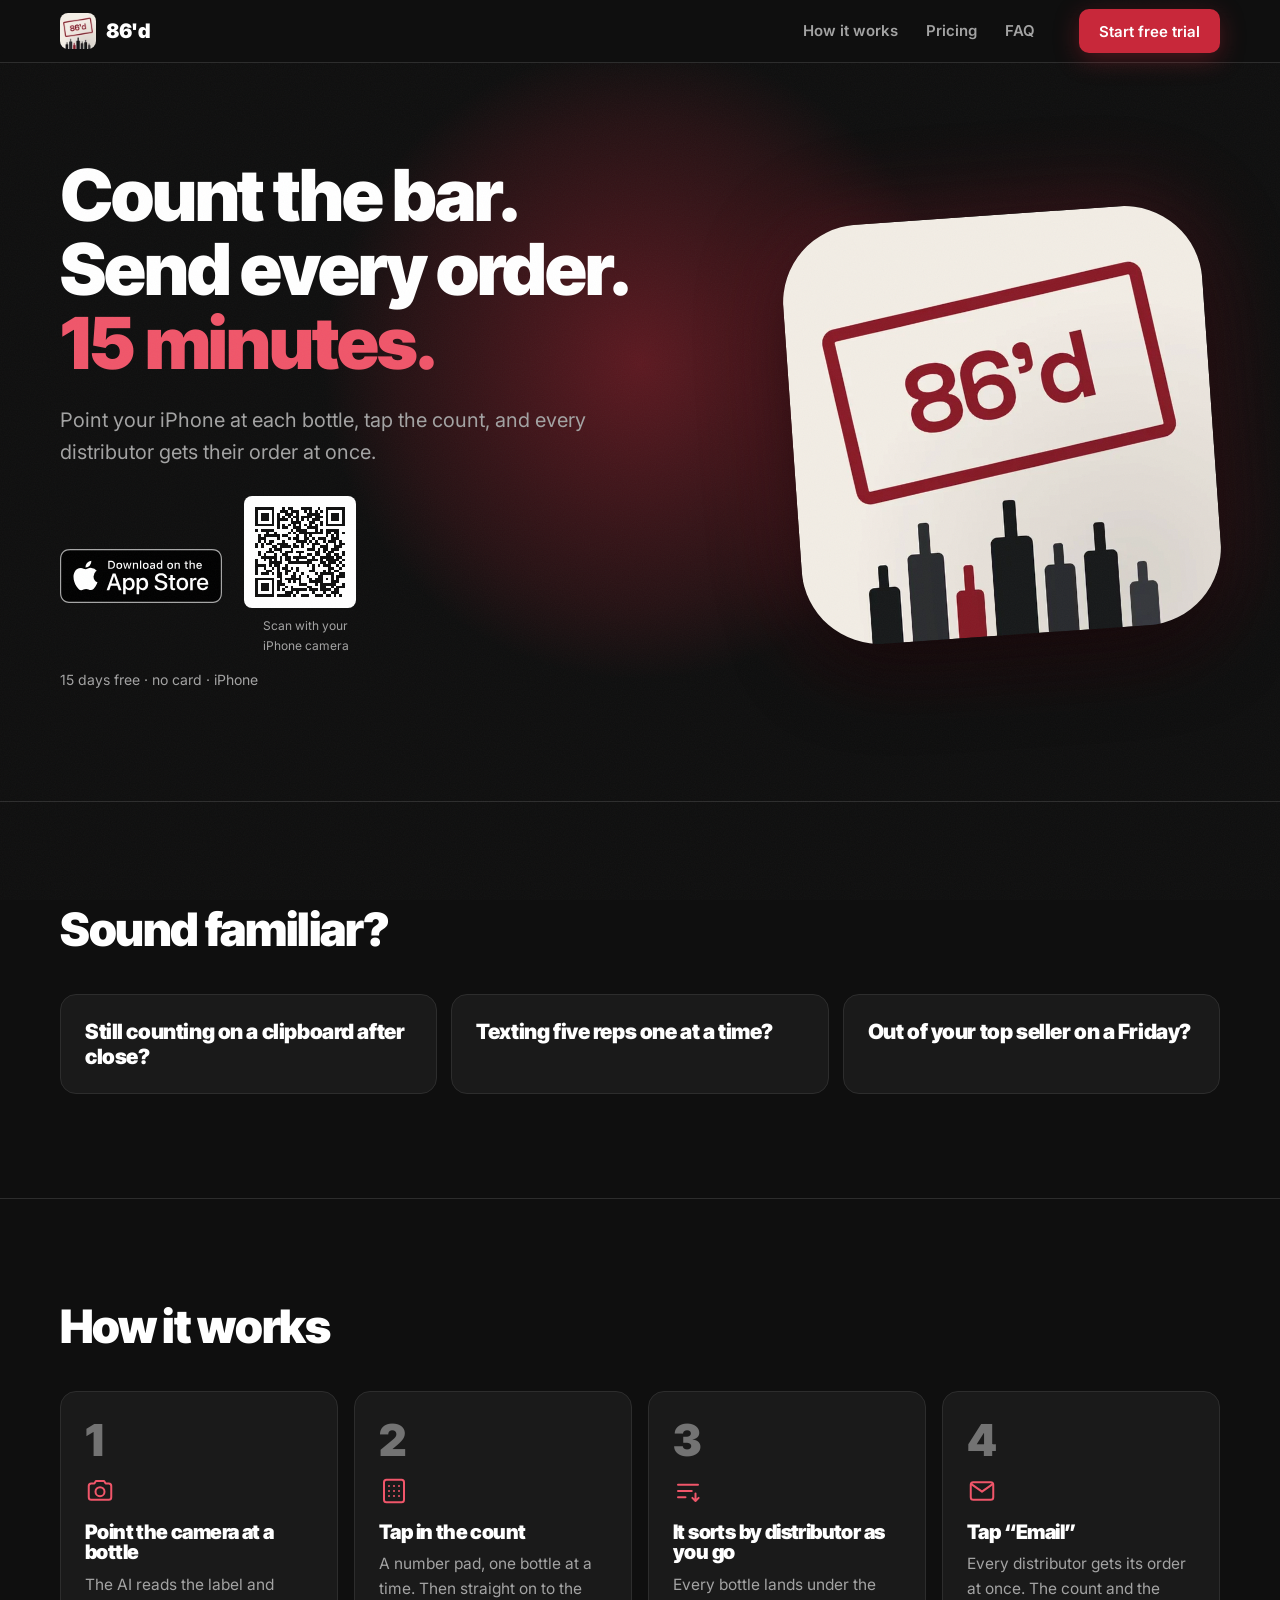
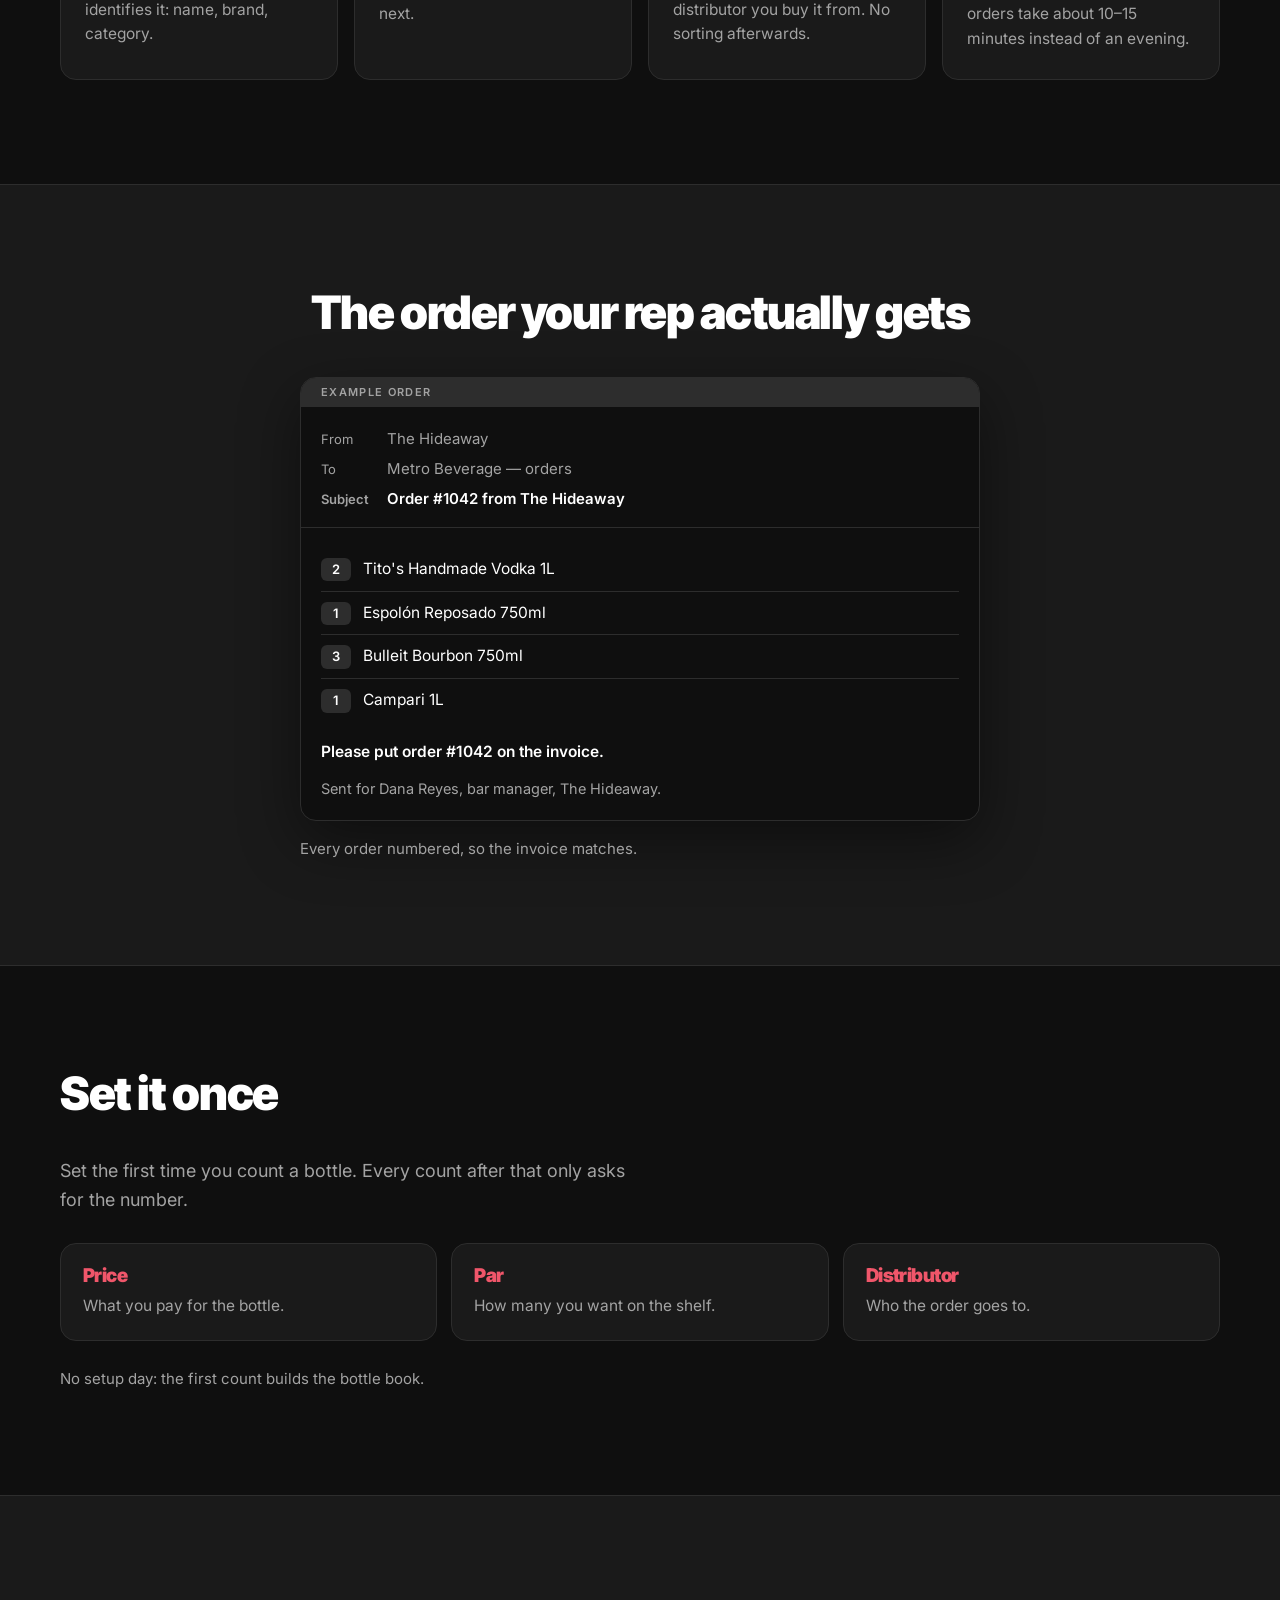
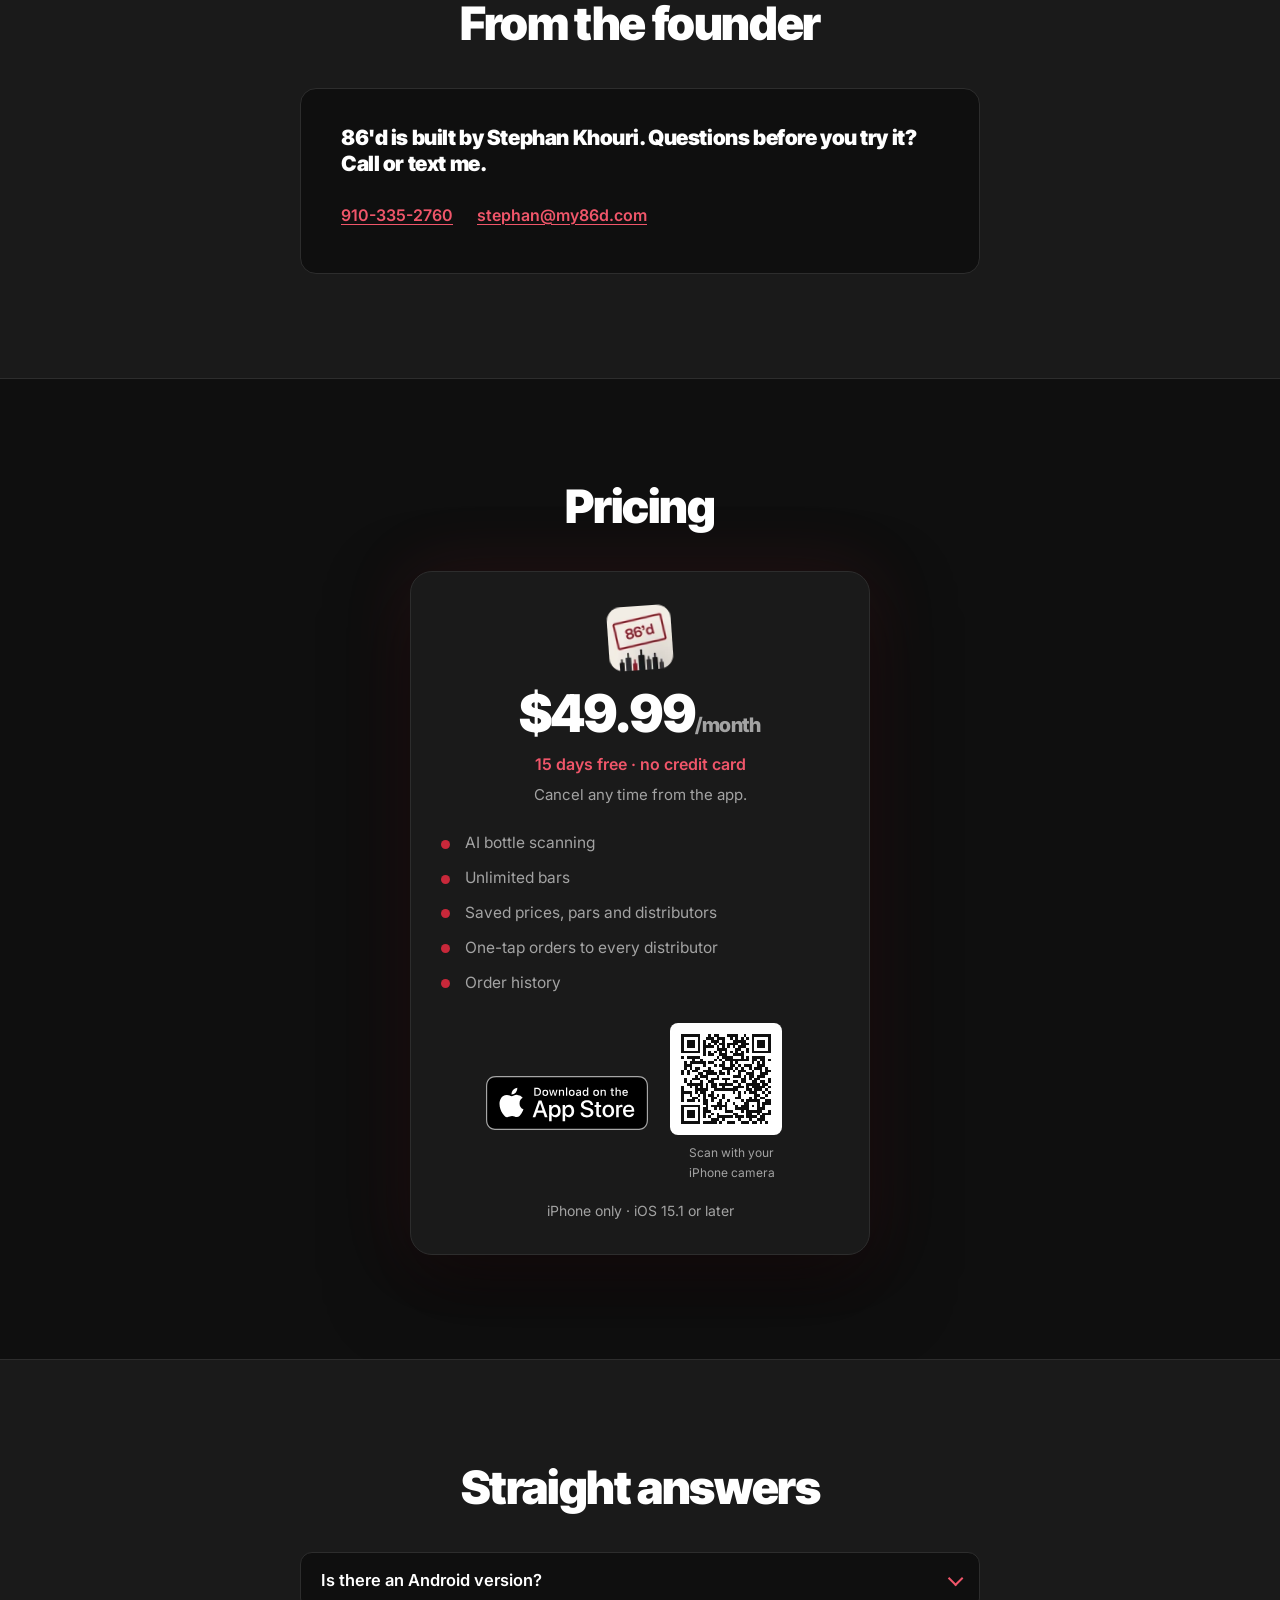
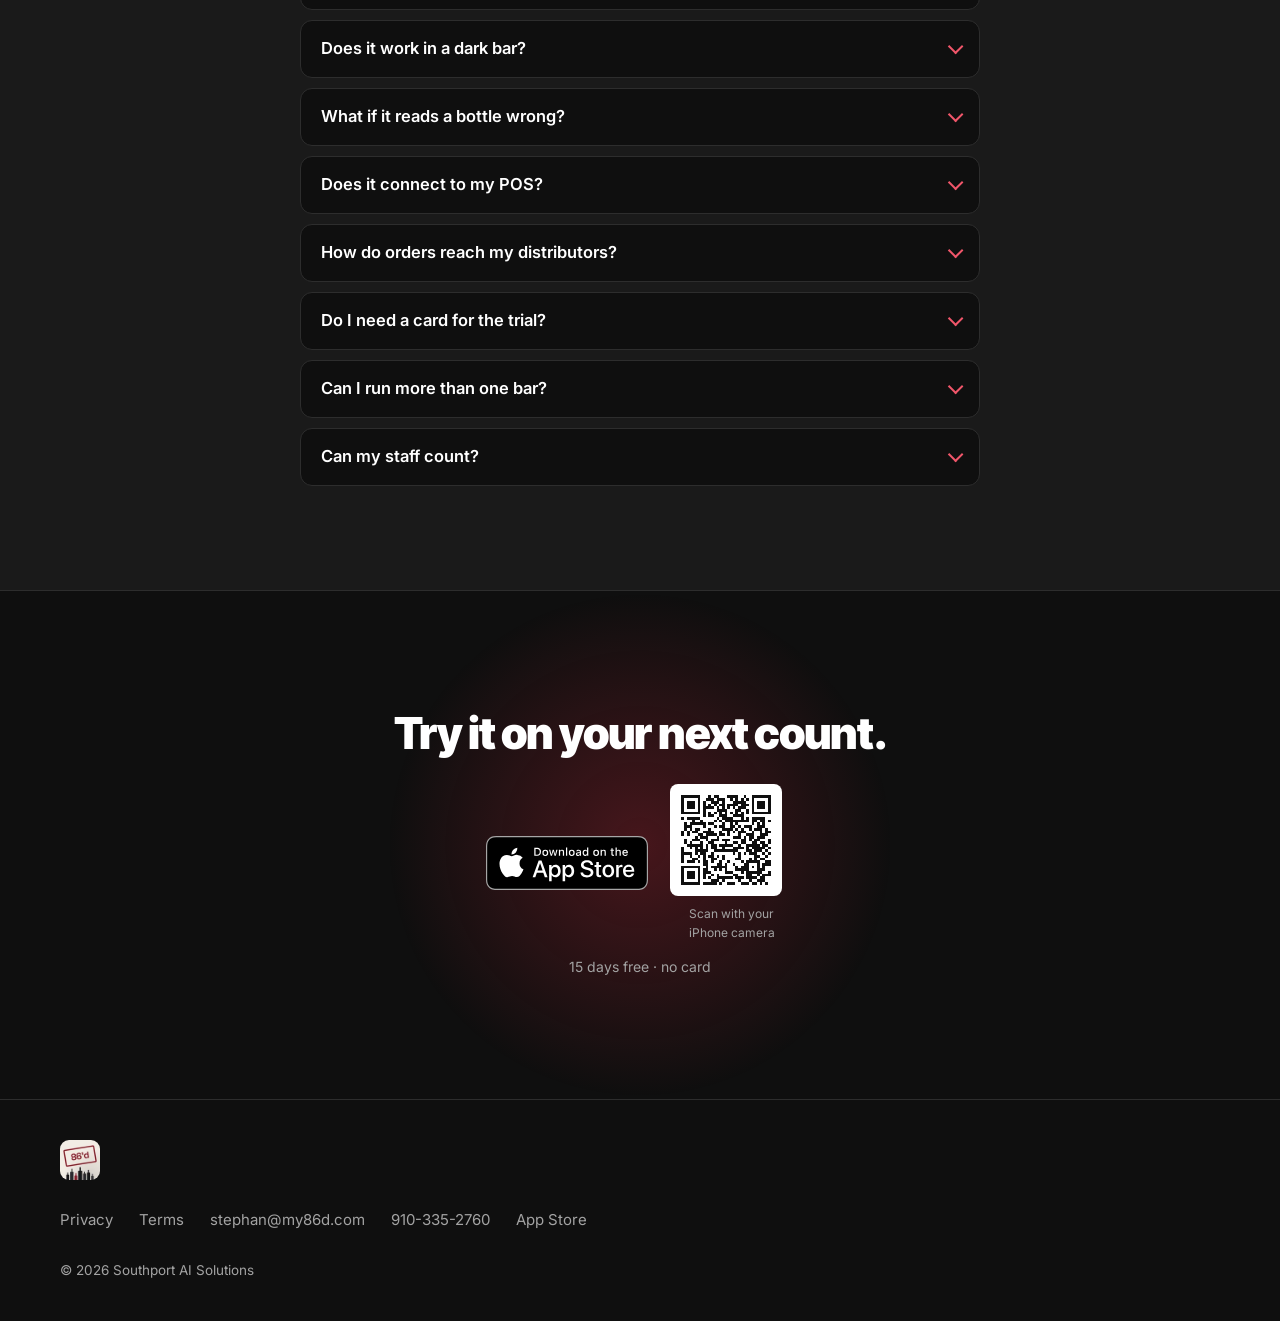
==== commit 7128b5f2: "Remove the launch price offer There is no launch price. The site advertises one plan: $49.99/month w" ====
--- a/index.html
+++ b/index.html
@@ -308,10 +308,6 @@
     <div class="price-card" id="price-card">
       <img class="price-mark" src="assets/logo-96.webp" width="64" height="64" alt="">
 
-      <!-- LAUNCH-OFFER-START - delete this whole block to remove the launch price tag -->
-      <p class="launch-tag">Launch price: $29.99/mo for our first 10 bars</p>
-      <!-- LAUNCH-OFFER-END -->
-
       <p class="price">$49.99<span>/month</span></p>
       <p class="price-trial">15 days free &middot; no credit card</p>
       <p class="price-cancel">Cancel any time from the app.</p>
--- a/css/style.css
+++ b/css/style.css
@@ -11,7 +11,6 @@
   --red:#C8283A;          /* buttons, highlights, glows (white text on it) */
   --red-text:#F0566A;     /* red TEXT or small icons on dark */
   --red-pressed:#9E1C28;  /* hover / pressed state of red buttons */
-  --gold:#FFD700;         /* sparingly */
 
   --text:#FFFFFF;
   --text-2:#A3A3A3;
@@ -220,10 +219,6 @@
   box-shadow:0 30px 80px rgba(0,0,0,.5),0 0 70px rgba(200,40,58,.14);
 }
 .price-mark{width:64px;height:64px;border-radius:14px;margin:0 auto 18px}
-.launch-tag{
-  display:inline-block;background:var(--gold);color:#0F0F0F;
-  font:600 13px/1 var(--body);padding:8px 14px;border-radius:999px;margin-bottom:18px;
-}
 .price{font:900 52px/1 var(--head);letter-spacing:-.04em}
 .price span{font-size:20px;color:var(--text-2);font-weight:800;letter-spacing:-.02em}
 .price-trial{margin-top:12px;color:var(--red-text);font-weight:600;font-size:16px}
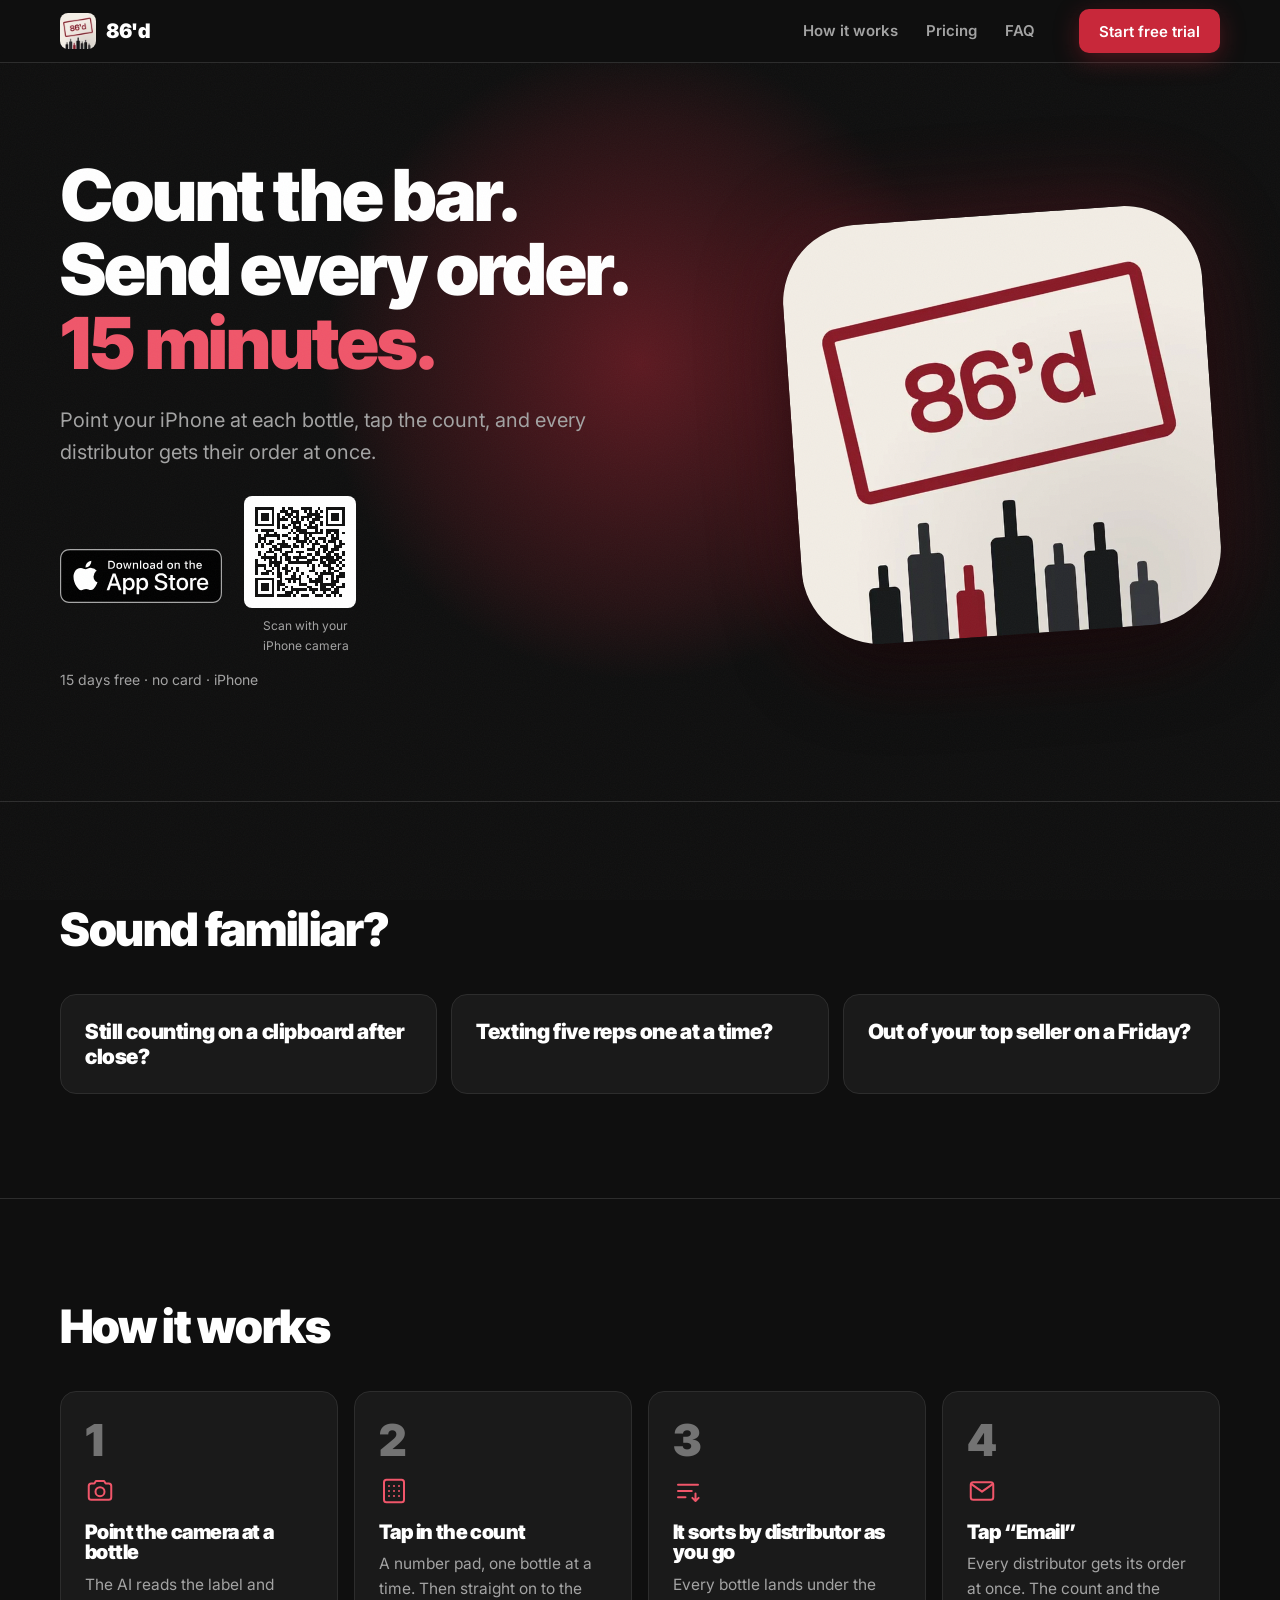
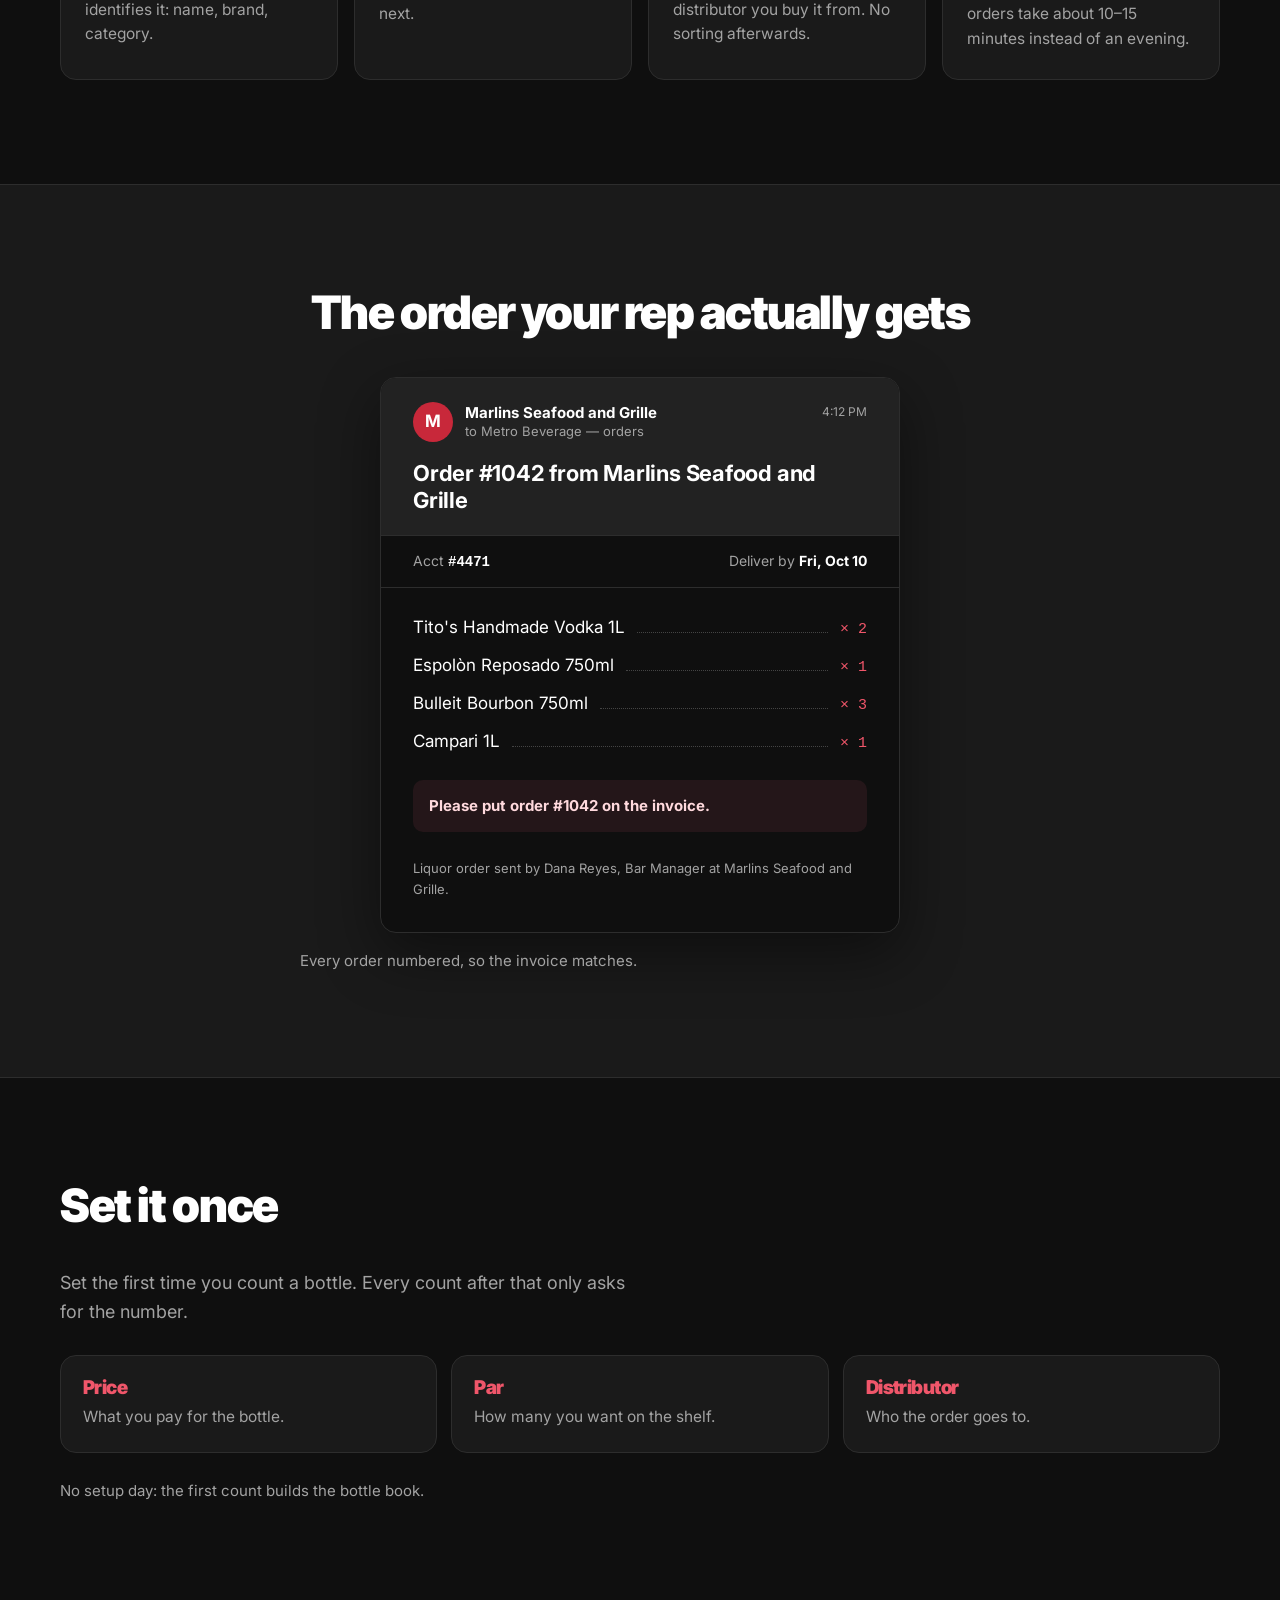
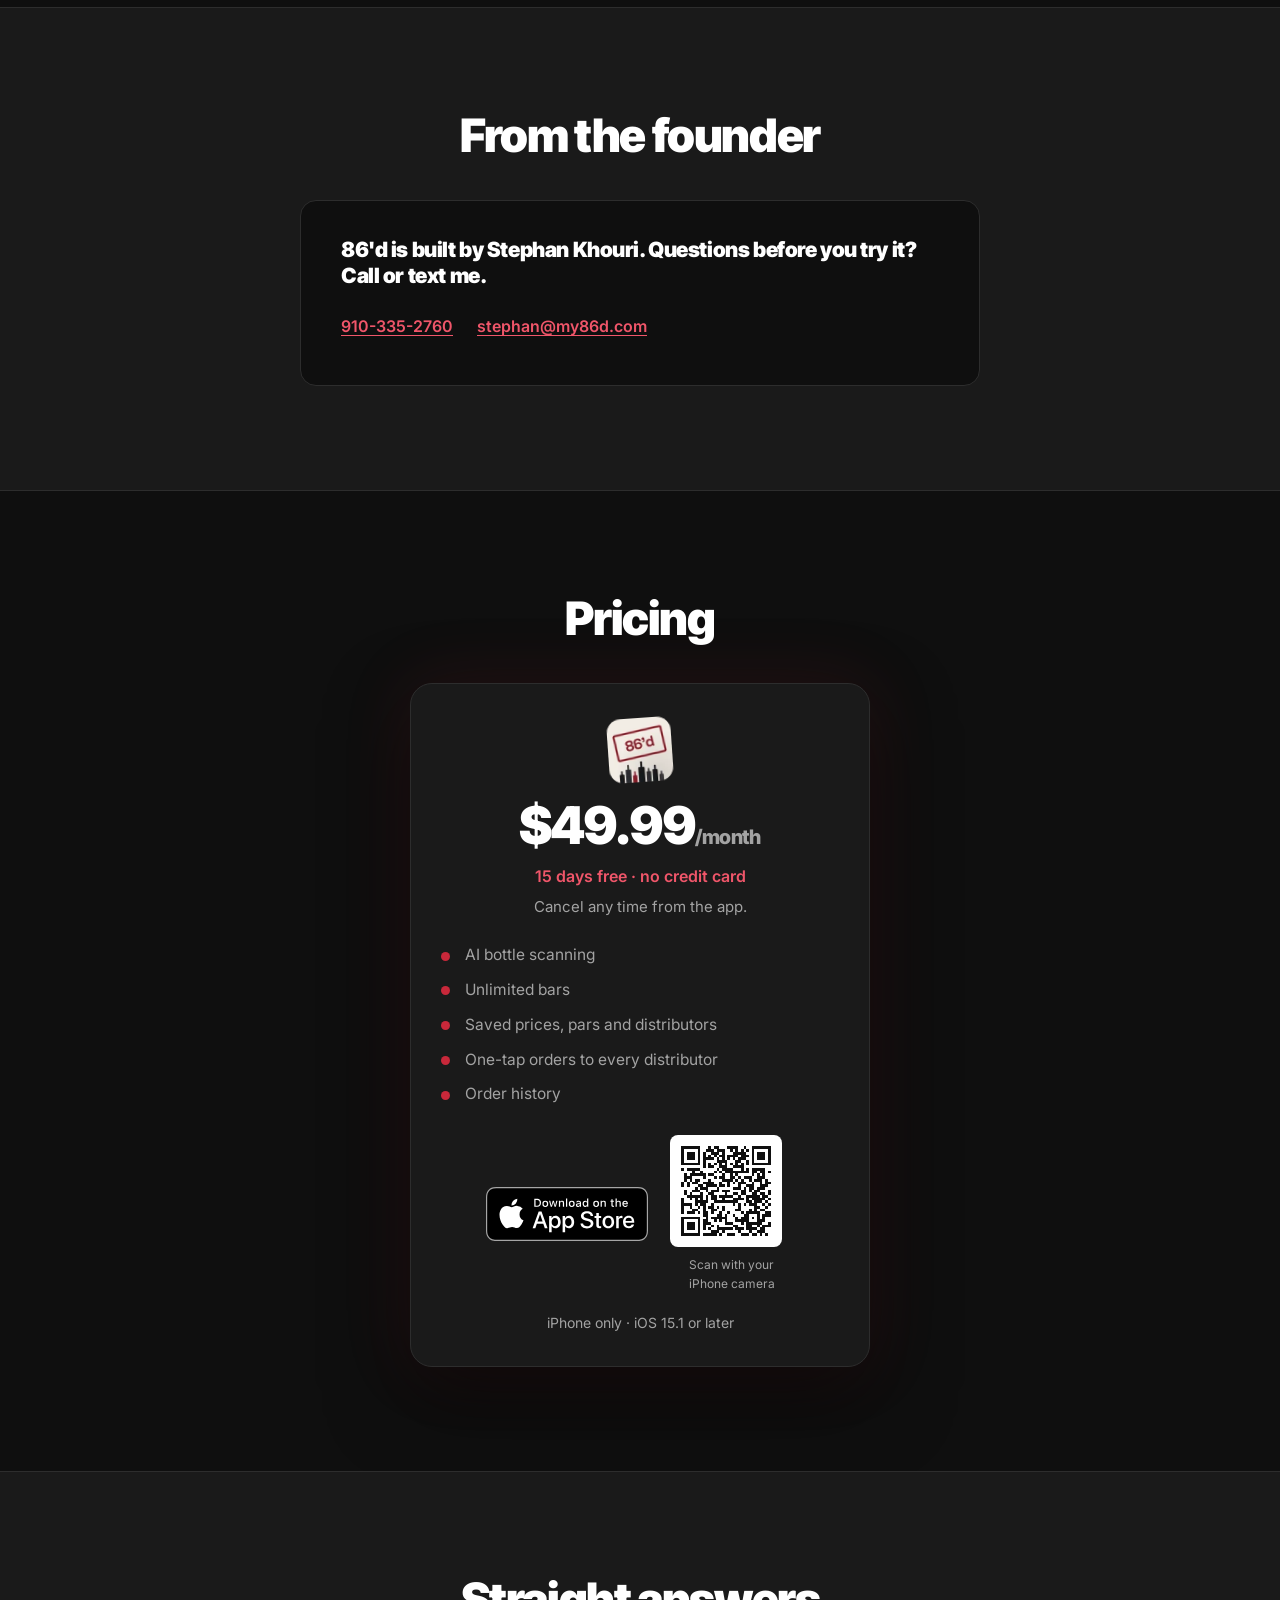
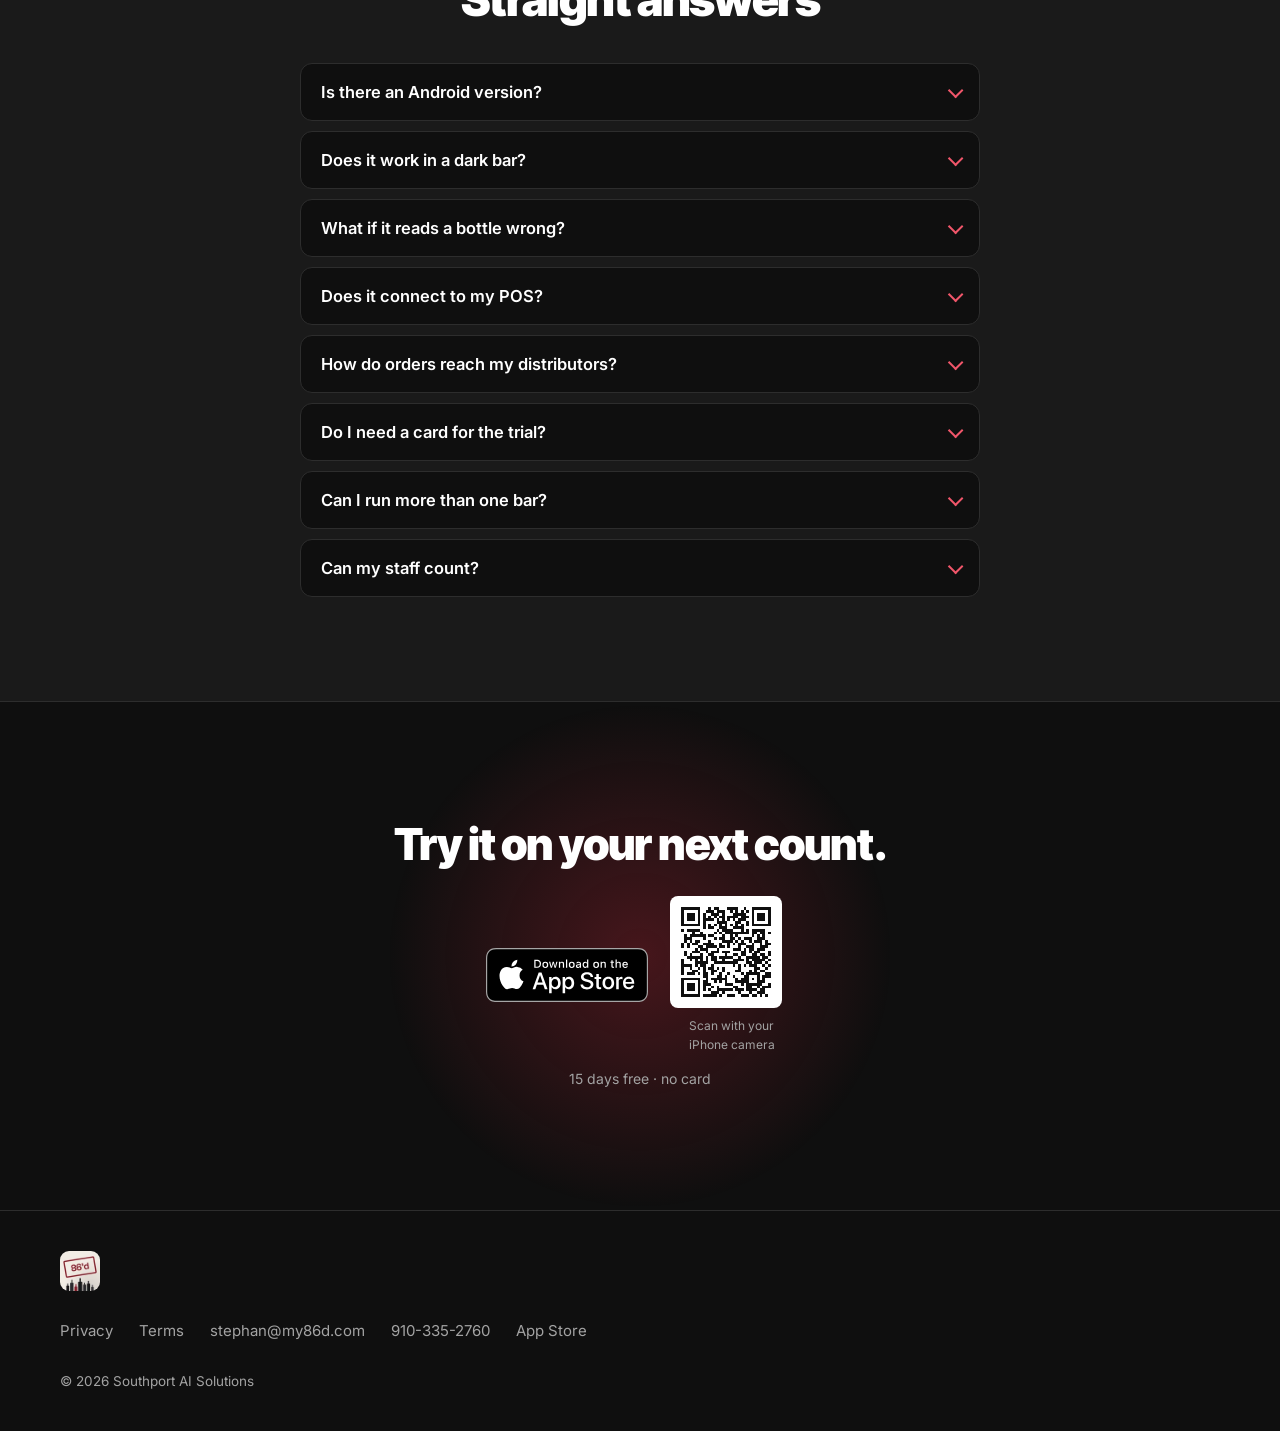
==== commit 48afc1a3: "Redesign the example order card The card under "The order your rep actually gets" was a From/To/Subj" ====
--- a/index.html
+++ b/index.html
@@ -246,21 +246,30 @@
 
     <figure class="email-figure">
       <div class="email-card">
-        <p class="email-tag">Example order</p>
         <div class="email-head">
-          <p><span class="email-label">From</span> The Hideaway</p>
-          <p><span class="email-label">To</span> Metro Beverage &mdash; orders</p>
-          <p class="email-subject"><span class="email-label">Subject</span> Order #1042 from The Hideaway</p>
+          <div class="email-from">
+            <span class="email-avatar" aria-hidden="true">M</span>
+            <p class="email-who">
+              <strong>Marlins Seafood and Grille</strong>
+              <span>to Metro Beverage &mdash; orders</span>
+            </p>
+            <time class="email-time">4:12 PM</time>
+          </div>
+          <p class="email-subject">Order #1042 from Marlins Seafood and Grille</p>
+        </div>
+        <div class="email-info">
+          <p><span>Acct</span> <strong class="email-mono">#4471</strong></p>
+          <p><span>Deliver by</span> <strong>Fri, Oct 10</strong></p>
         </div>
         <div class="email-body">
           <ul class="email-items">
-            <li><span>2</span> Tito's Handmade Vodka 1L</li>
-            <li><span>1</span> Espol&oacute;n Reposado 750ml</li>
-            <li><span>3</span> Bulleit Bourbon 750ml</li>
-            <li><span>1</span> Campari 1L</li>
+            <li>Tito's Handmade Vodka 1L<span class="email-dots" aria-hidden="true"></span><span class="email-qty">&times; 2</span></li>
+            <li>Espol&ograve;n Reposado 750ml<span class="email-dots" aria-hidden="true"></span><span class="email-qty">&times; 1</span></li>
+            <li>Bulleit Bourbon 750ml<span class="email-dots" aria-hidden="true"></span><span class="email-qty">&times; 3</span></li>
+            <li>Campari 1L<span class="email-dots" aria-hidden="true"></span><span class="email-qty">&times; 1</span></li>
           </ul>
           <p class="email-note">Please put order #1042 on the invoice.</p>
-          <p class="email-sig">Sent for Dana Reyes, bar manager, The Hideaway.</p>
+          <p class="email-sig">Liquor order sent by Dana Reyes, Bar Manager at Marlins Seafood and Grille.</p>
         </div>
       </div>
       <figcaption>Every order numbered, so the invoice matches.</figcaption>
--- a/css/style.css
+++ b/css/style.css
@@ -163,33 +163,47 @@
 /* ---------- 4. the order your rep gets ---------- */
 .email-figure{margin:0}
 .email-card{
+  max-width:520px;margin-inline:auto;
   background:var(--bg);border:1px solid var(--border);border-radius:var(--radius);
   overflow:hidden;box-shadow:0 20px 60px rgba(0,0,0,.45);
 }
-.band-alt .email-card{background:var(--bg)}
-.email-tag{
-  background:var(--border);color:var(--text-2);
-  font:600 11px/1 var(--body);letter-spacing:.12em;text-transform:uppercase;
-  padding:9px 20px;
-}
-.email-head{padding:20px 20px 16px;border-bottom:1px solid var(--border)}
-.email-head p{font-size:15px;color:var(--text-2);margin-bottom:6px}
-.email-label{display:inline-block;min-width:62px;color:var(--text-2);font-size:13px}
-.email-subject{color:var(--text) !important;font-weight:600;margin-bottom:0 !important}
-.email-body{padding:20px}
-.email-items li{
-  display:flex;gap:12px;align-items:baseline;
-  padding:9px 0;border-bottom:1px solid var(--border);font-size:15.5px;
-}
-.email-items li:last-child{border-bottom:0}
-.email-items span{
-  flex:none;min-width:30px;text-align:center;
-  background:var(--border);border-radius:6px;padding:2px 6px;
-  font:600 13px/1.5 var(--body);color:var(--text);
-}
-.email-note{margin-top:18px;font-weight:600;font-size:15.5px}
-.email-sig{margin-top:12px;color:var(--text-2);font-size:14.5px}
+.email-head{
+  display:flex;flex-direction:column;gap:18px;
+  background:#222;border-bottom:1px solid var(--border);
+  padding:24px clamp(18px,6vw,32px) 20px;
+}
+.email-from{display:flex;align-items:center;gap:12px}
+.email-avatar{
+  flex:none;display:grid;place-items:center;width:40px;height:40px;border-radius:50%;
+  background:var(--red);color:#fff;font:700 17px/1 var(--body);
+}
+.email-who{flex:1;min-width:0;display:flex;flex-direction:column;line-height:1.35}
+.email-who strong{font-size:15px;font-weight:700}
+.email-who span{font-size:13px;color:var(--text-2)}
+.email-time{flex:none;align-self:flex-start;margin-left:auto;font-size:12px;color:var(--text-2)}
+.email-subject{font-size:22px;font-weight:700;line-height:1.25;letter-spacing:-.01em}
+.email-info{
+  display:flex;flex-wrap:wrap;justify-content:space-between;gap:6px 16px;
+  padding:14px clamp(18px,6vw,32px);border-bottom:1px solid var(--border);font-size:14px;
+}
+.email-info span{color:var(--text-2)}
+.email-mono,.email-qty{font-family:ui-monospace,SFMono-Regular,Menlo,Consolas,monospace}
+.email-body{display:flex;flex-direction:column;gap:26px;padding:28px clamp(18px,6vw,32px) 32px}
+.email-items{display:flex;flex-direction:column;gap:14px;font-size:17px;line-height:1.4}
+.email-items li{display:flex;align-items:baseline;gap:12px}
+.email-dots{flex:1;min-width:12px;border-bottom:1px dotted #444}
+.email-qty{flex:none;white-space:nowrap;font-size:15px;color:var(--red-text)}
+.email-note{
+  background:#241619;border-radius:10px;padding:14px 16px;
+  font-size:15px;font-weight:700;color:#ffd9dd;
+}
+.email-sig{font-size:13px;color:var(--text-2)}
 .email-figure figcaption{margin-top:16px;color:var(--text-2);font-size:15px}
+/* on the narrowest phones the item names wrap, which leaves the leader a stub */
+@media (max-width:360px){
+  .email-dots{display:none}
+  .email-qty{margin-left:auto}
+}
 
 /* ---------- 5. set it once ---------- */
 .tiles{display:grid;gap:14px}
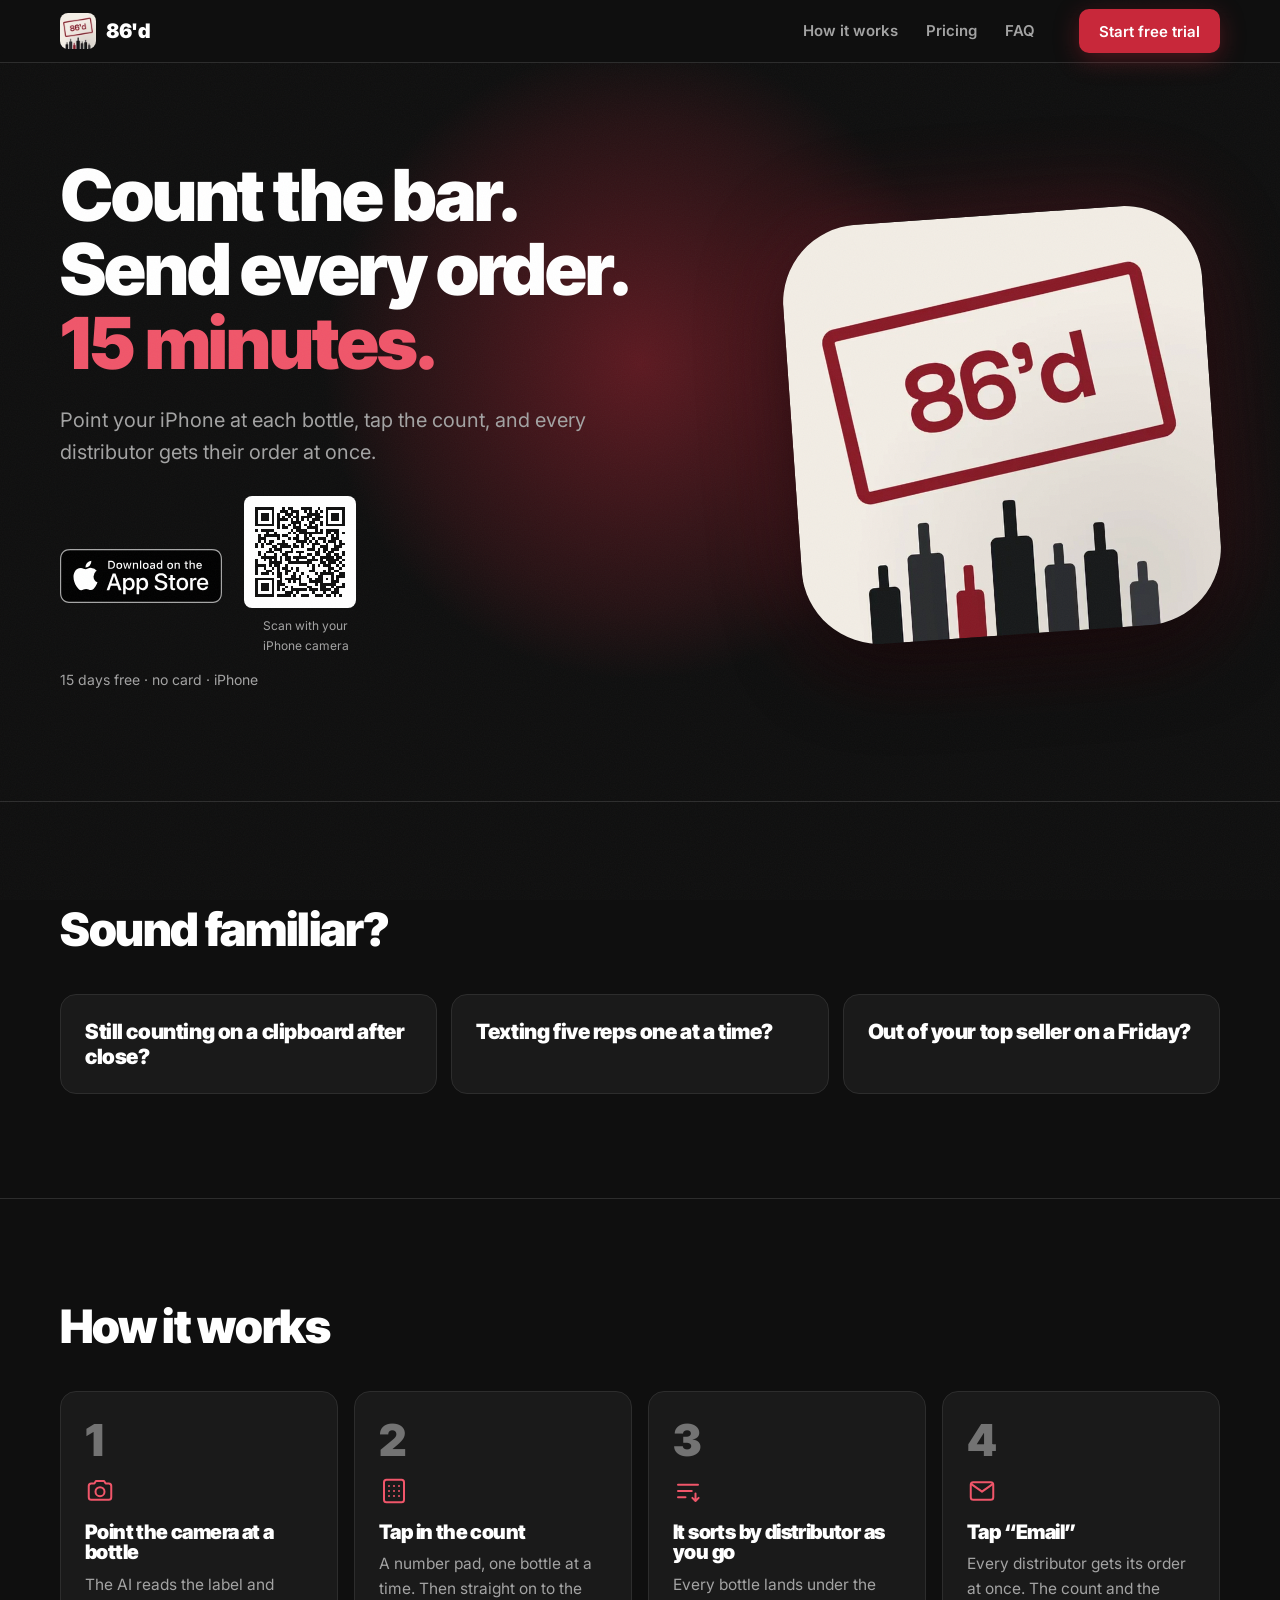
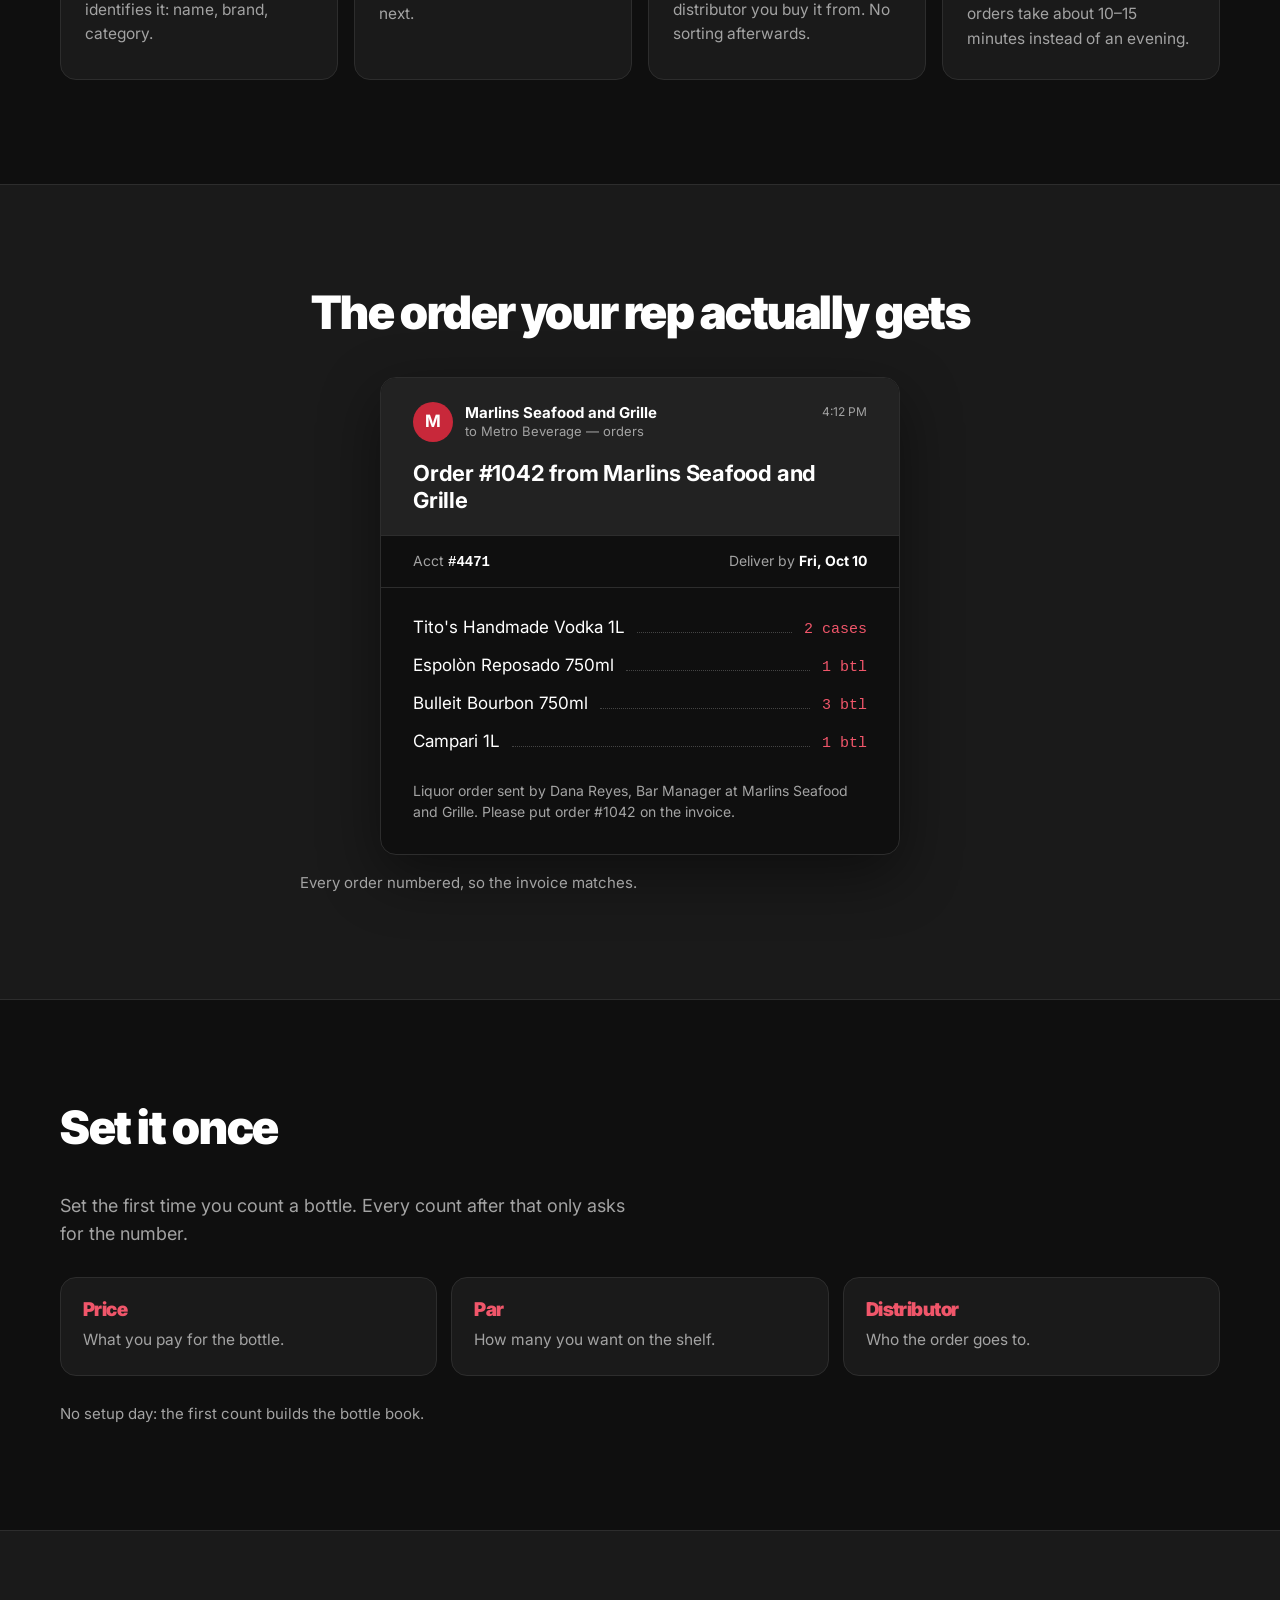
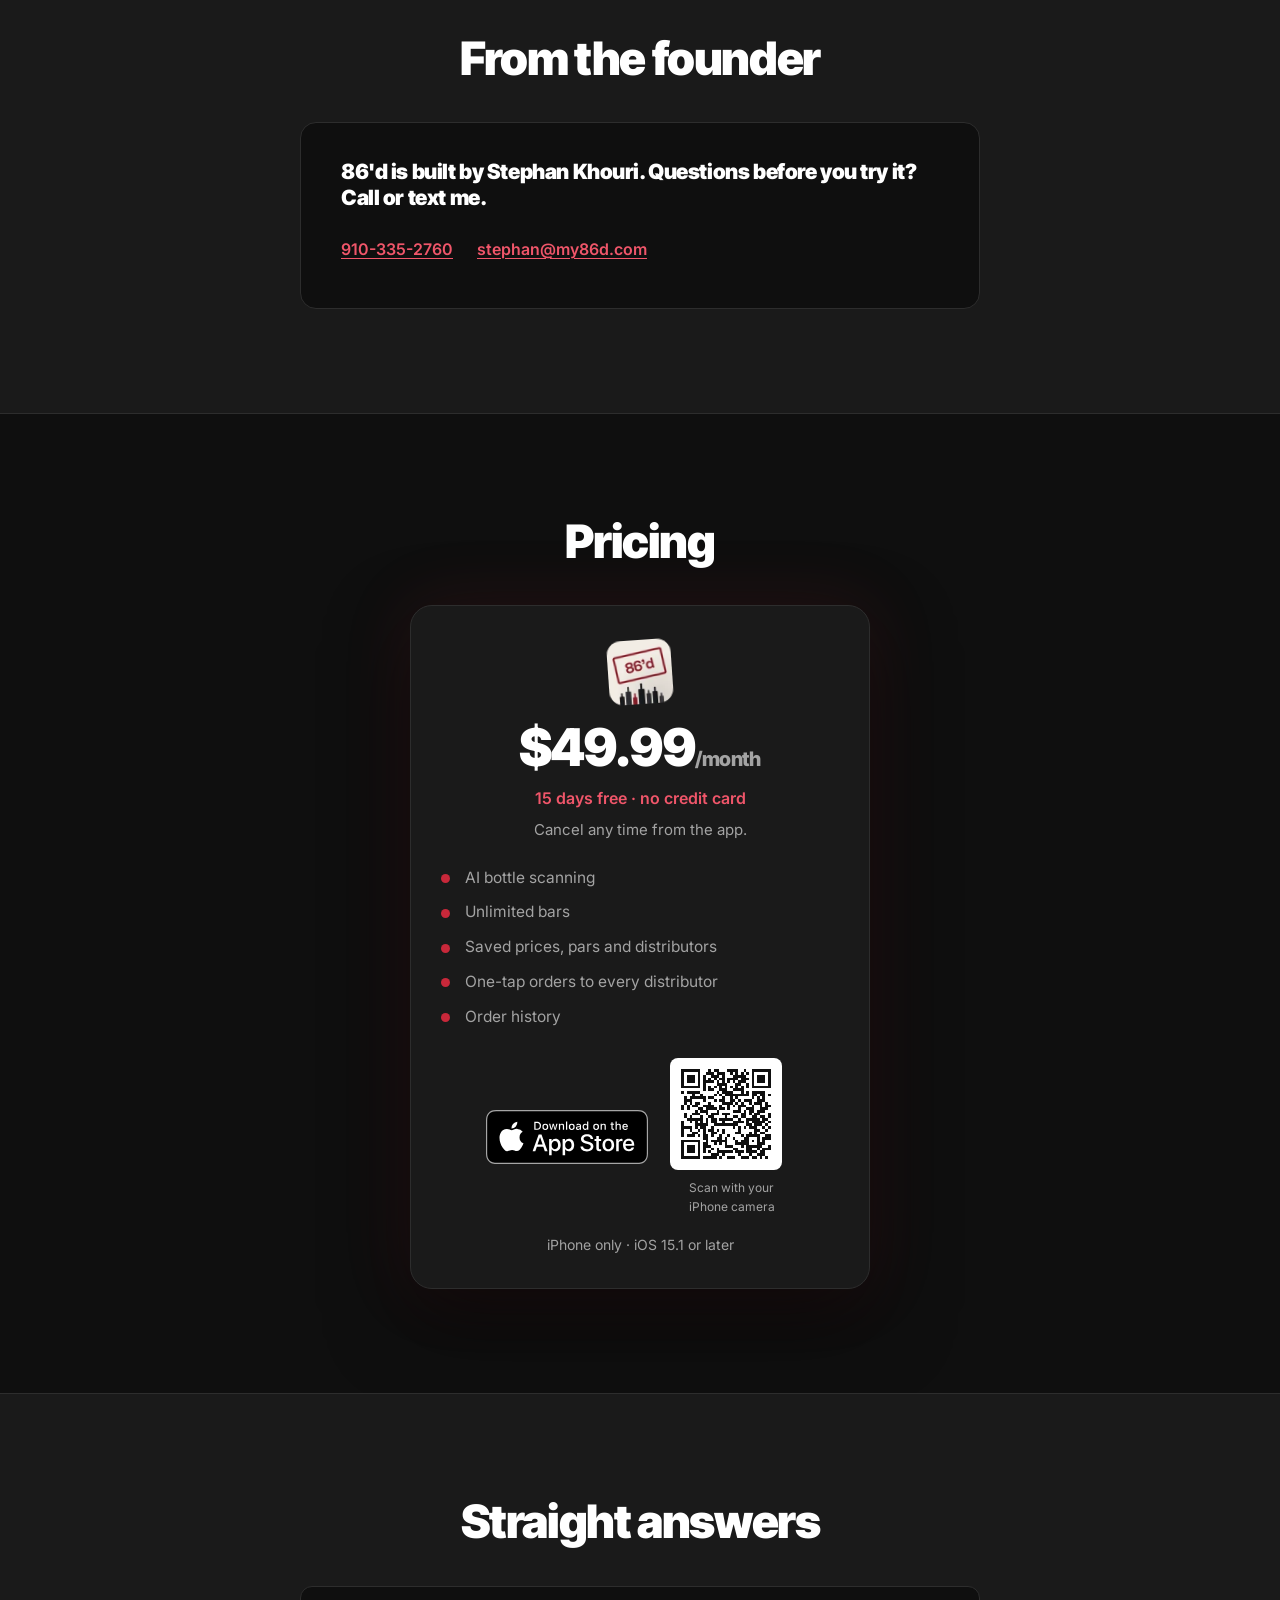
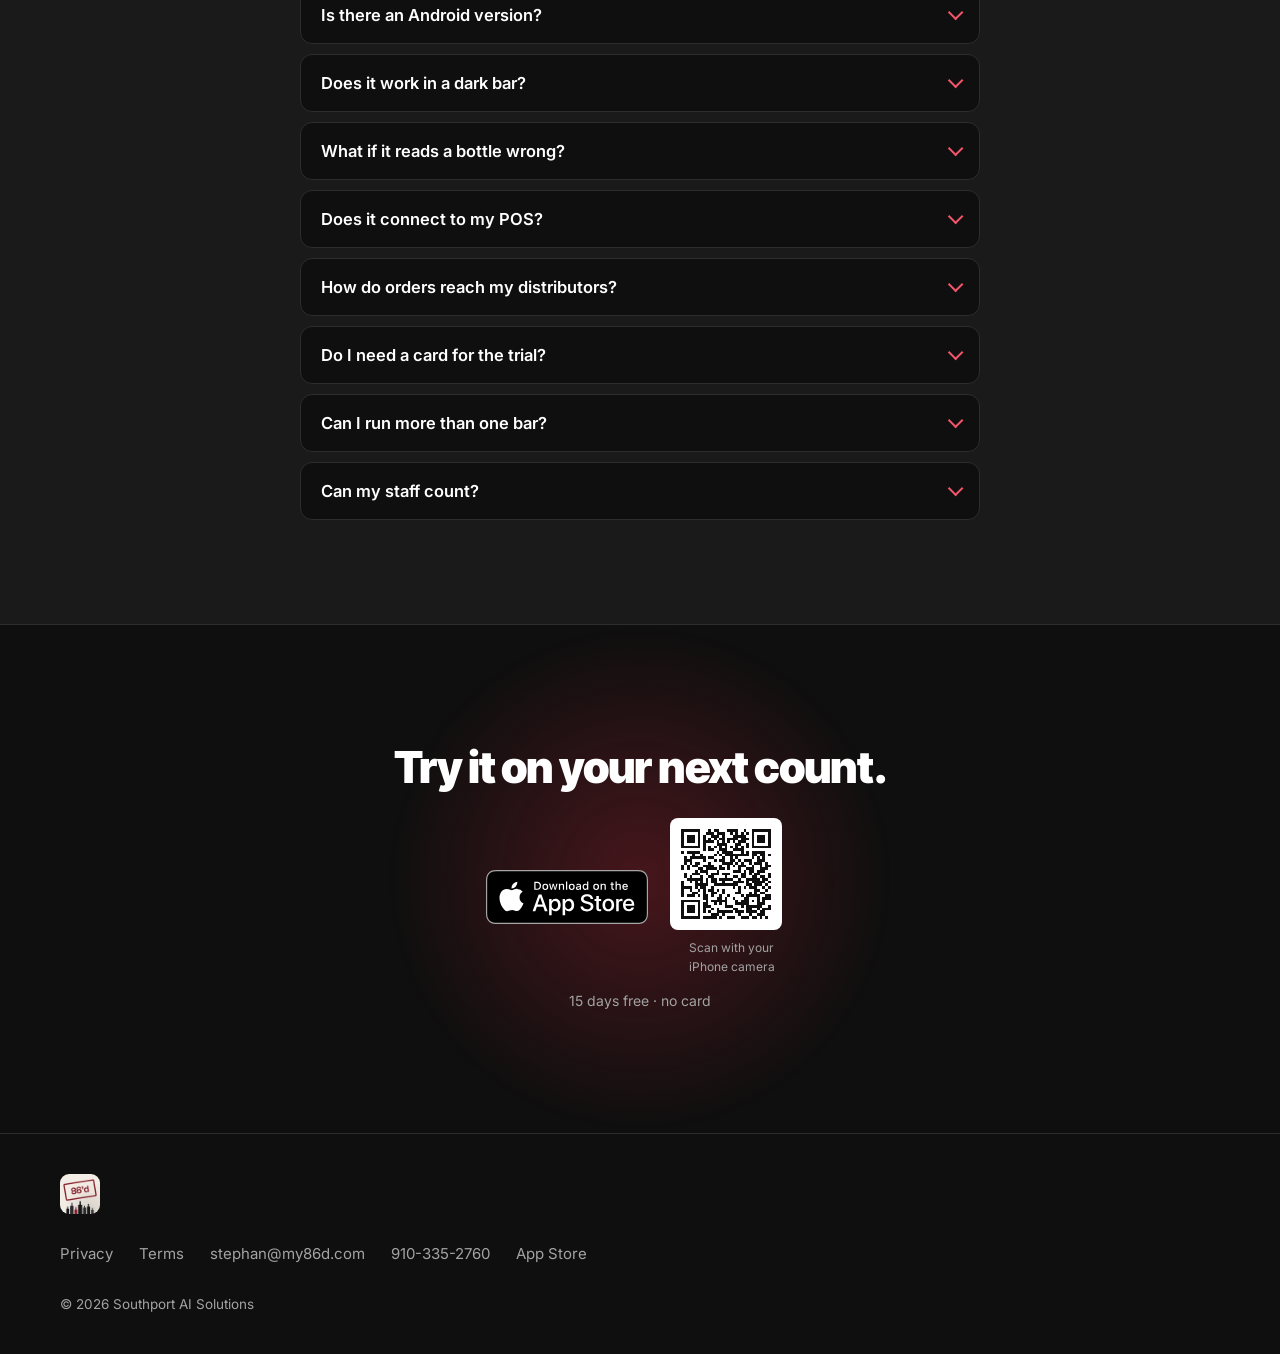
==== commit 6d4329c2: "Order card: cases and bottles, and one plain closing line The card showed "x 2" because the email ha" ====
--- a/index.html
+++ b/index.html
@@ -263,13 +263,12 @@
         </div>
         <div class="email-body">
           <ul class="email-items">
-            <li>Tito's Handmade Vodka 1L<span class="email-dots" aria-hidden="true"></span><span class="email-qty">&times; 2</span></li>
-            <li>Espol&ograve;n Reposado 750ml<span class="email-dots" aria-hidden="true"></span><span class="email-qty">&times; 1</span></li>
-            <li>Bulleit Bourbon 750ml<span class="email-dots" aria-hidden="true"></span><span class="email-qty">&times; 3</span></li>
-            <li>Campari 1L<span class="email-dots" aria-hidden="true"></span><span class="email-qty">&times; 1</span></li>
+            <li>Tito's Handmade Vodka 1L<span class="email-dots" aria-hidden="true"></span><span class="email-qty">2 cases</span></li>
+            <li>Espol&ograve;n Reposado 750ml<span class="email-dots" aria-hidden="true"></span><span class="email-qty">1 btl</span></li>
+            <li>Bulleit Bourbon 750ml<span class="email-dots" aria-hidden="true"></span><span class="email-qty">3 btl</span></li>
+            <li>Campari 1L<span class="email-dots" aria-hidden="true"></span><span class="email-qty">1 btl</span></li>
           </ul>
-          <p class="email-note">Please put order #1042 on the invoice.</p>
-          <p class="email-sig">Liquor order sent by Dana Reyes, Bar Manager at Marlins Seafood and Grille.</p>
+          <p class="email-sig">Liquor order sent by Dana Reyes, Bar Manager at Marlins Seafood and Grille. Please put order #1042 on the invoice.</p>
         </div>
       </div>
       <figcaption>Every order numbered, so the invoice matches.</figcaption>
--- a/css/style.css
+++ b/css/style.css
@@ -193,14 +193,10 @@
 .email-items li{display:flex;align-items:baseline;gap:12px}
 .email-dots{flex:1;min-width:12px;border-bottom:1px dotted #444}
 .email-qty{flex:none;white-space:nowrap;font-size:15px;color:var(--red-text)}
-.email-note{
-  background:#241619;border-radius:10px;padding:14px 16px;
-  font-size:15px;font-weight:700;color:#ffd9dd;
-}
-.email-sig{font-size:13px;color:var(--text-2)}
+.email-sig{font-size:14px;line-height:1.5;color:var(--text-2)}
 .email-figure figcaption{margin-top:16px;color:var(--text-2);font-size:15px}
-/* on the narrowest phones the item names wrap, which leaves the leader a stub */
-@media (max-width:360px){
+/* on a phone the item names wrap beside a unit, which leaves the leader a stub */
+@media (max-width:420px){
   .email-dots{display:none}
   .email-qty{margin-left:auto}
 }
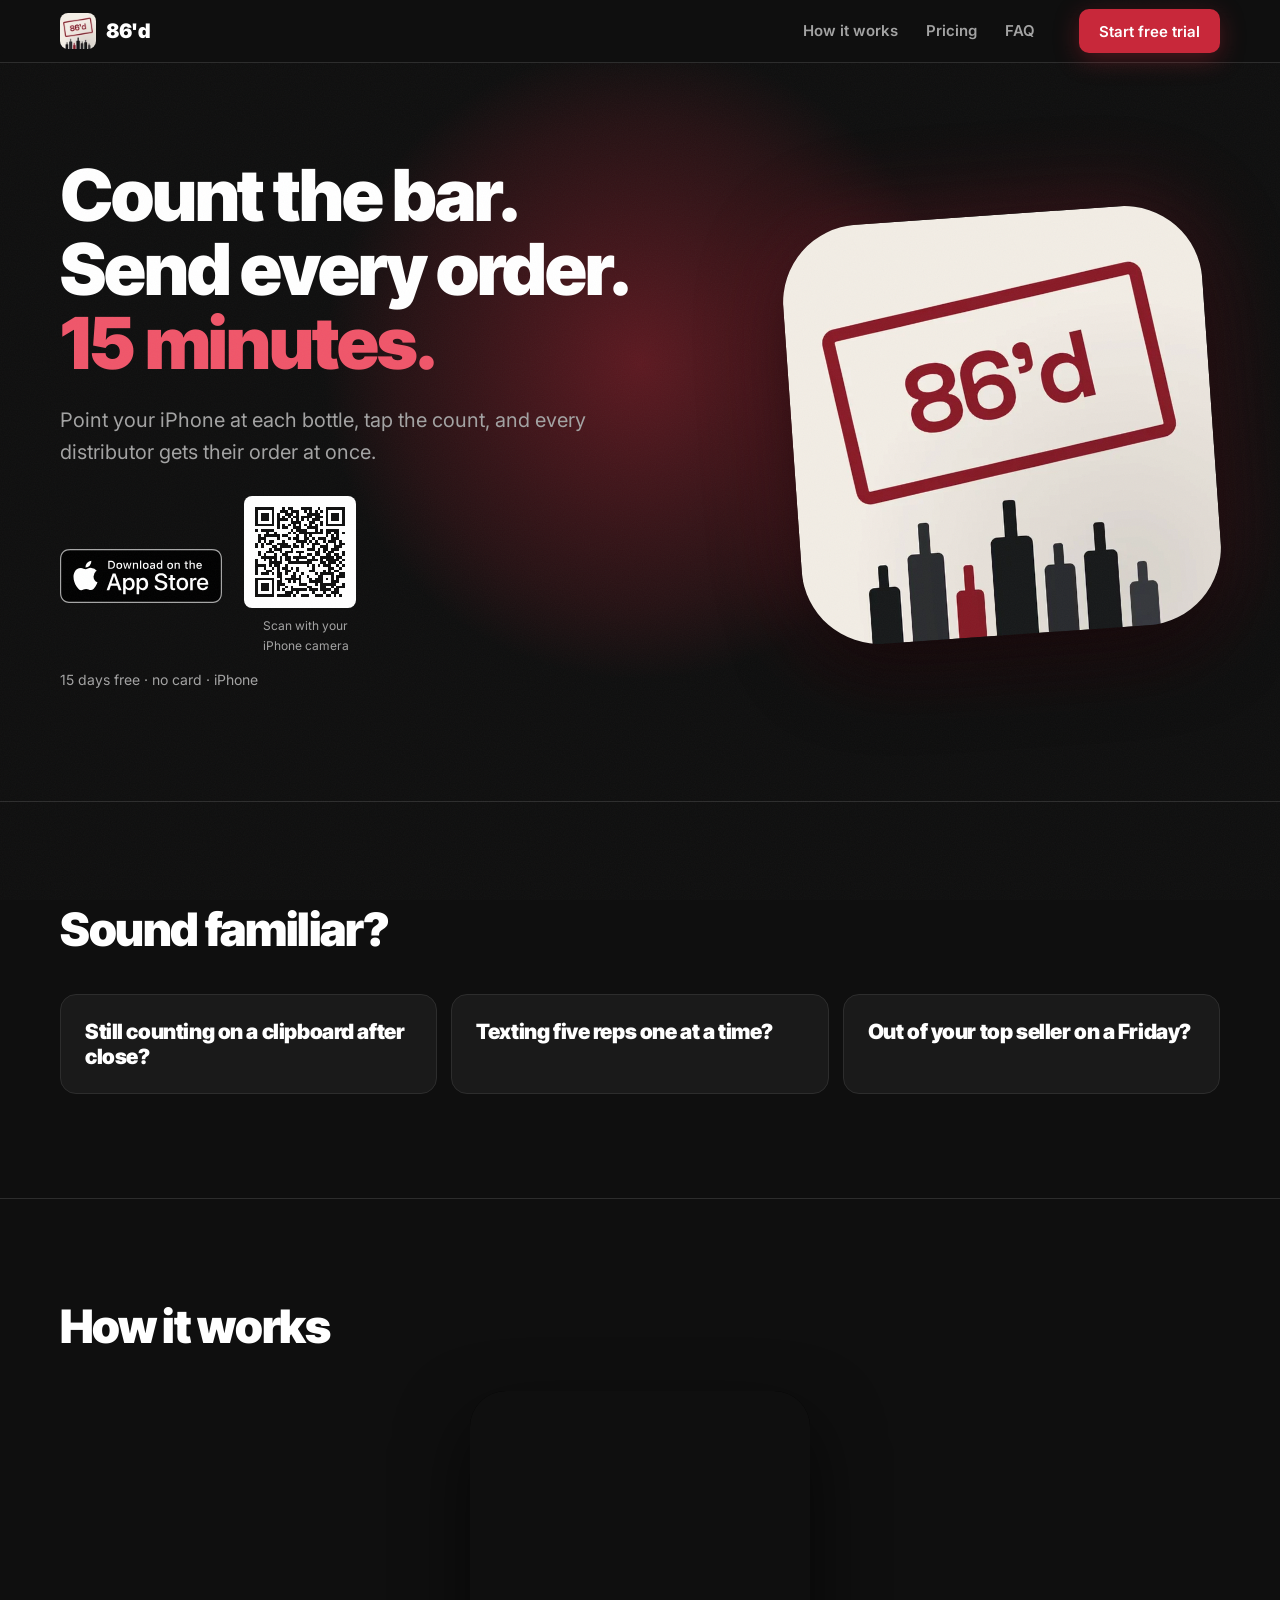
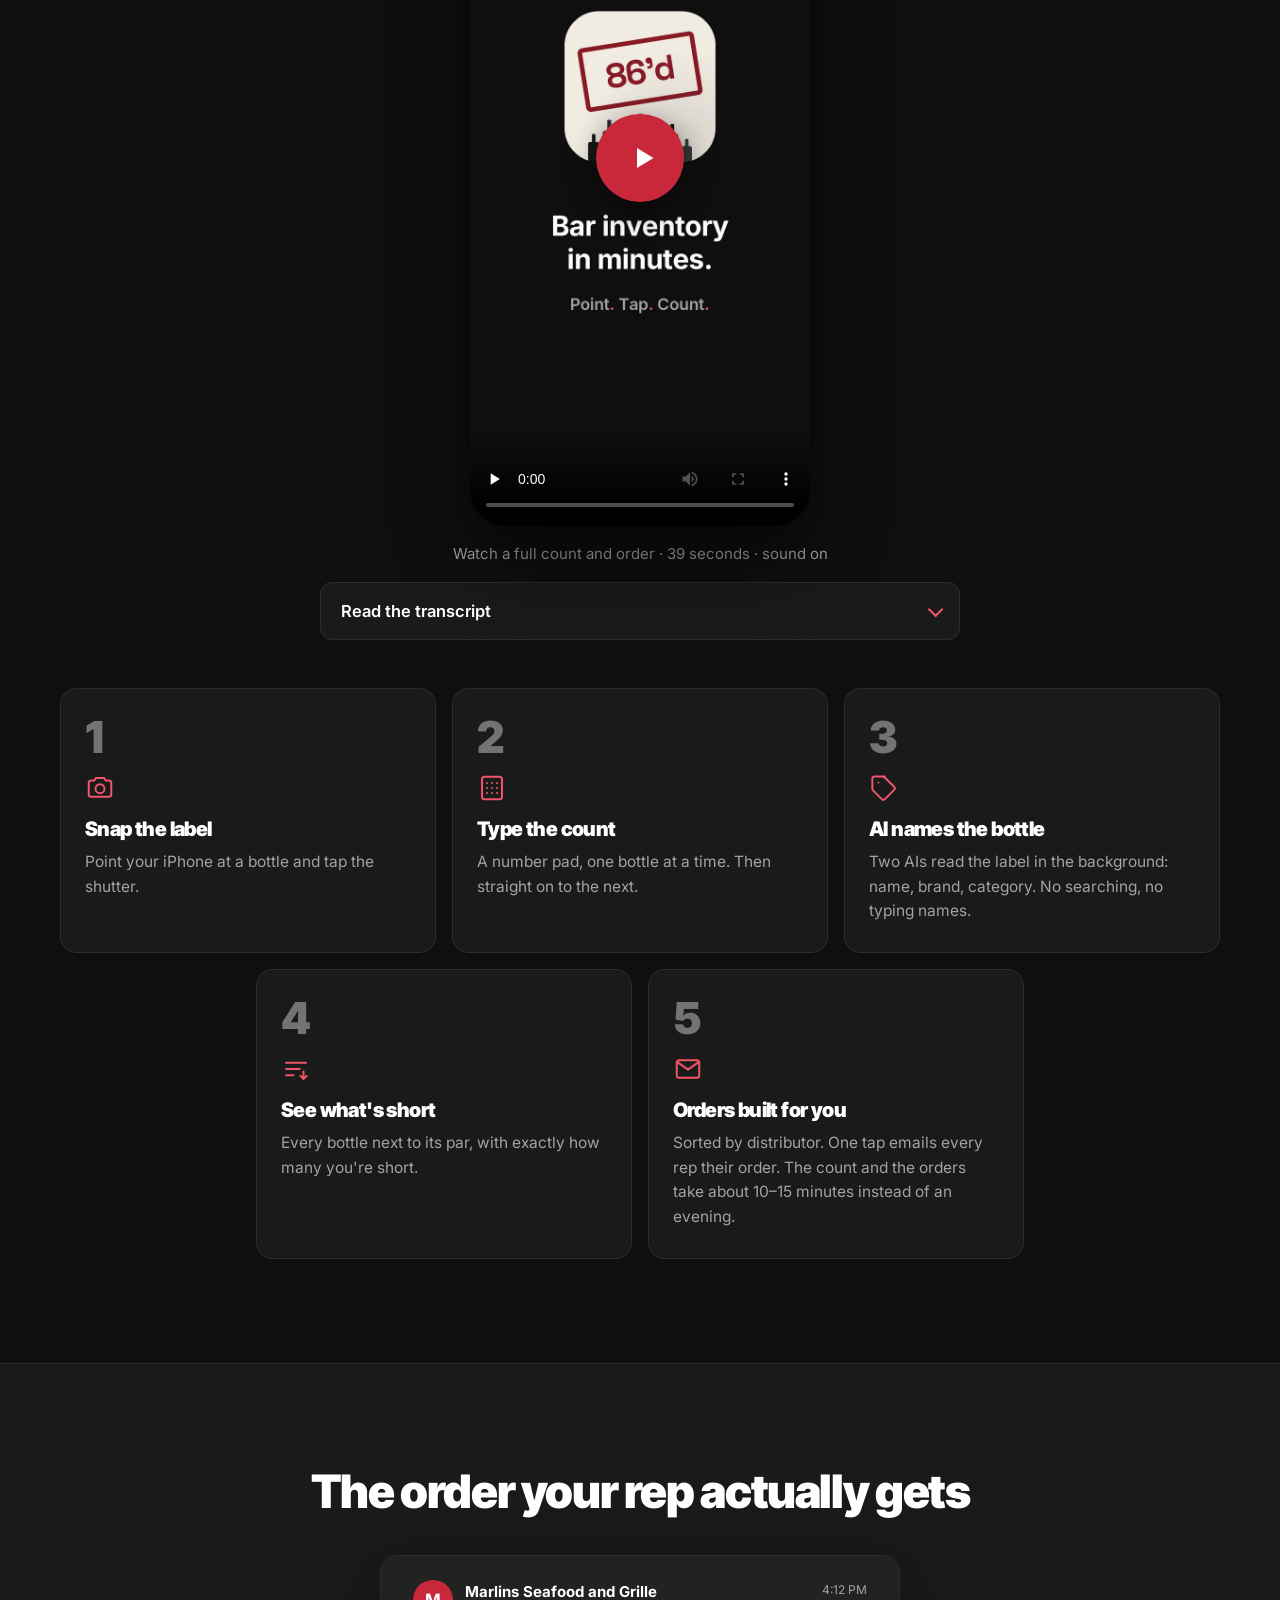
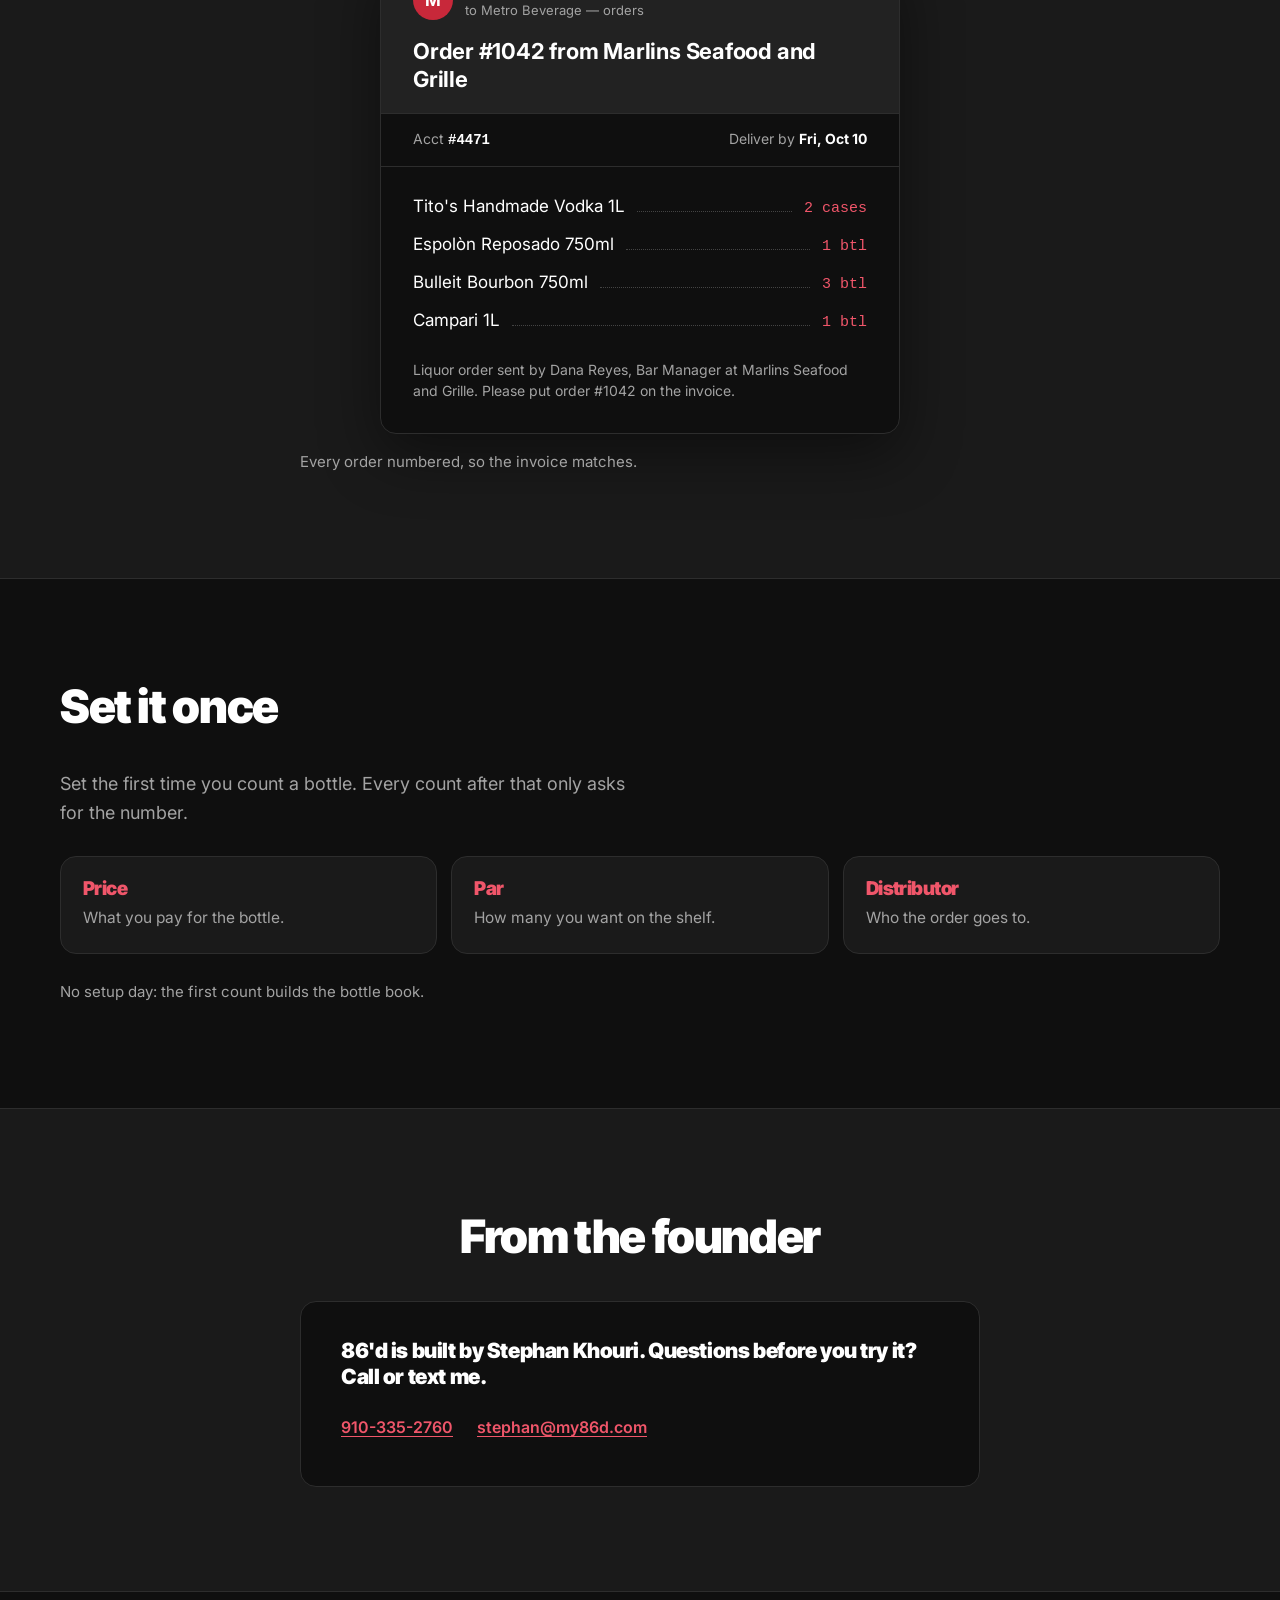
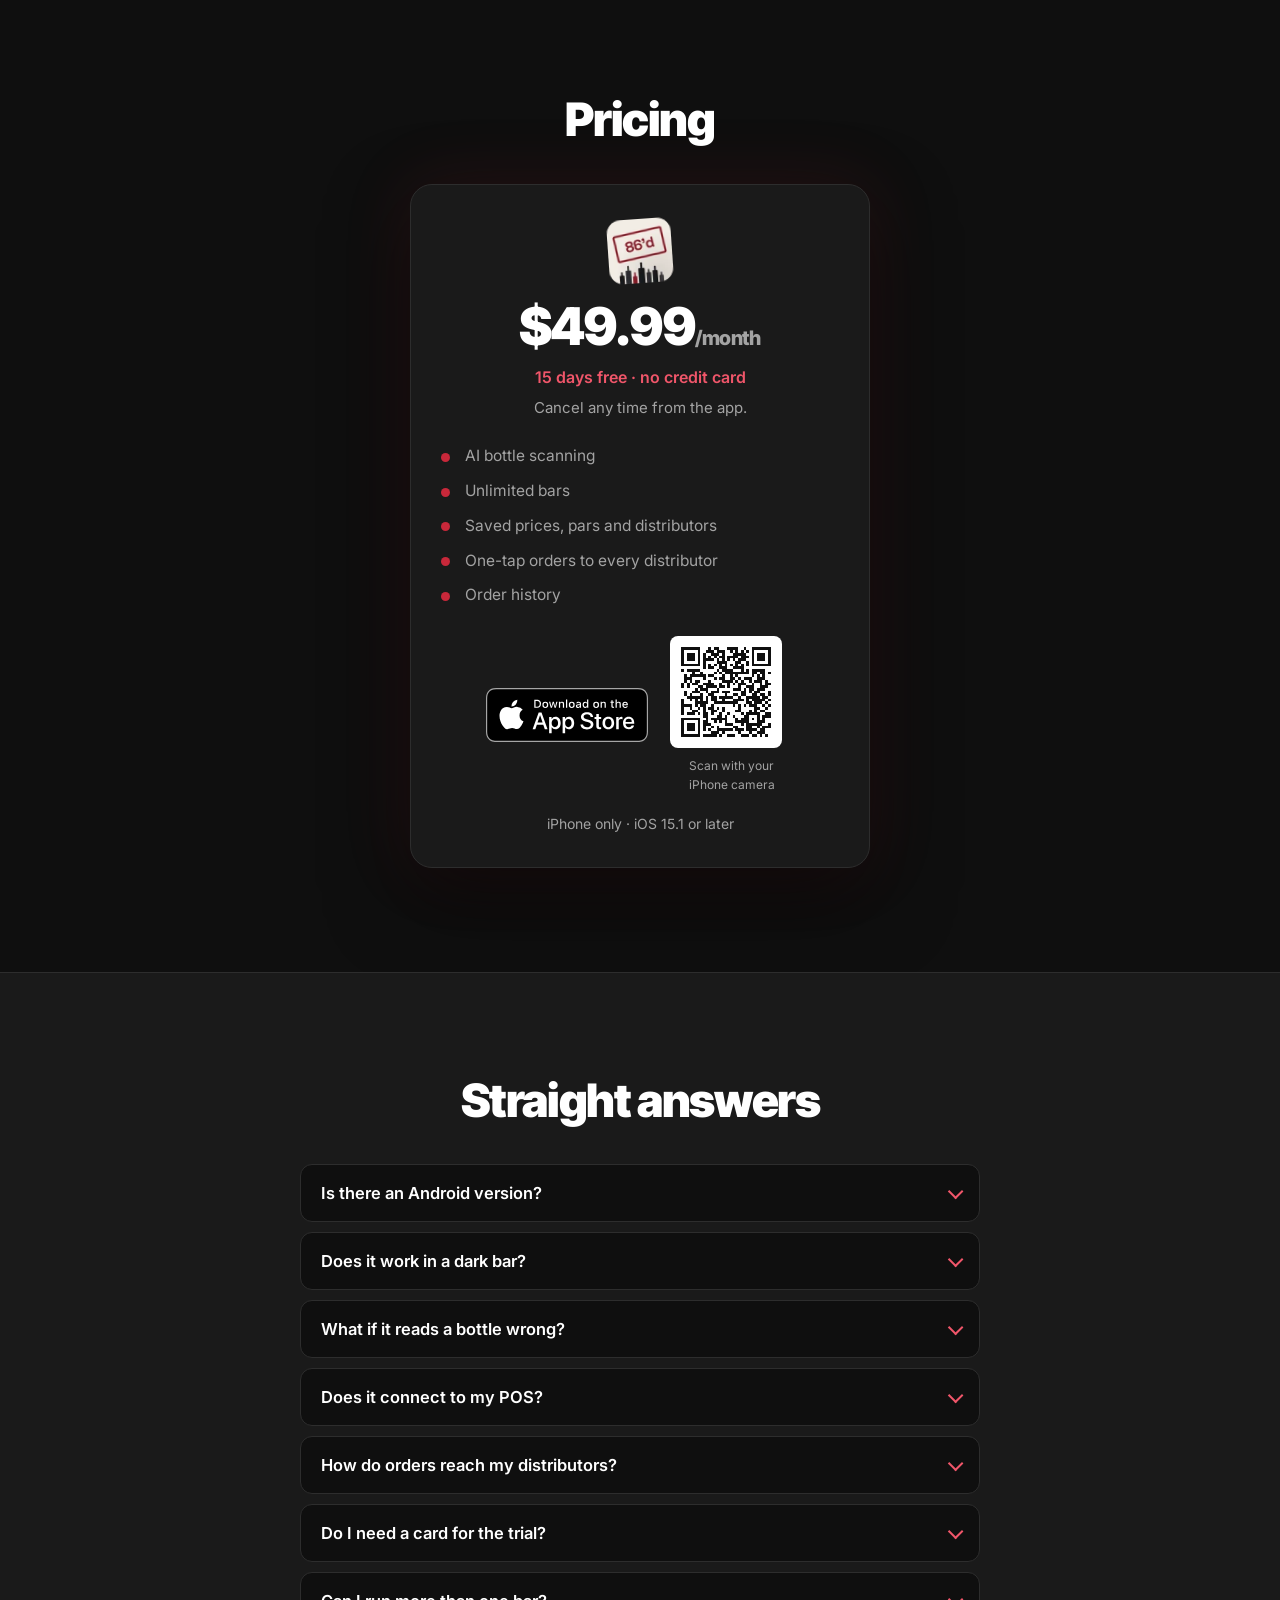
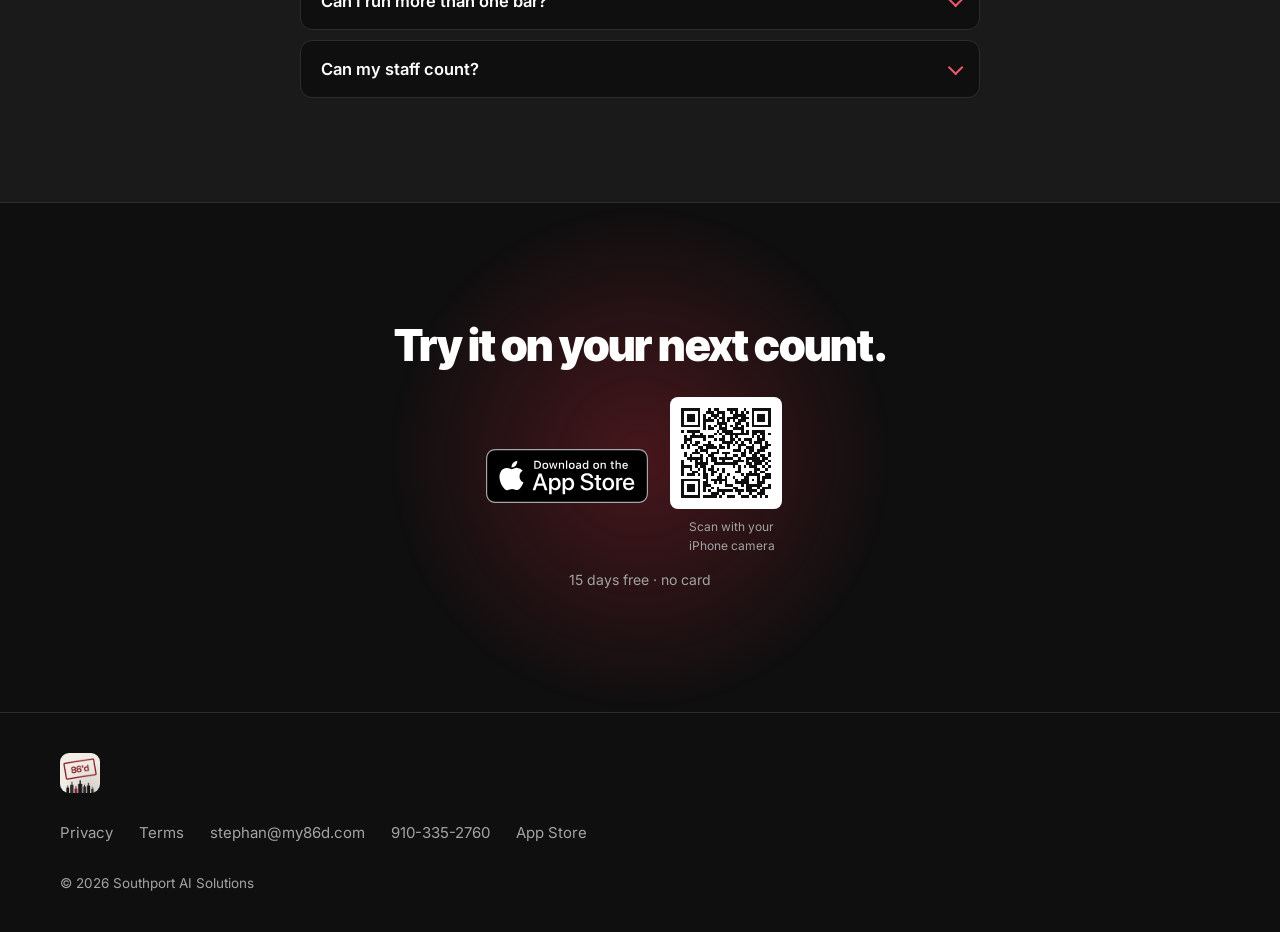
==== commit c3f42da3: "Add the demo video to "How it works" and match the steps to it The 39-second demo now sits under the" ====
--- a/index.html
+++ b/index.html
@@ -173,6 +173,30 @@
 <section class="band" id="how-it-works">
   <div class="wrap">
     <h2>How it works</h2>
+
+    <!-- The 6MB file is never fetched until someone presses play: preload="none"
+         plus a poster. The overlay button is the whole poster area, so a tap
+         anywhere starts it, with sound. -->
+    <div class="demo">
+      <div class="demo-player">
+        <video class="demo-video" id="demoVideo" controls playsinline preload="none"
+               poster="assets/screens/demo-poster.webp" width="720" height="1558">
+          <source src="assets/screens/demo.mp4" type="video/mp4">
+        </video>
+        <button class="demo-play" type="button" id="demoPlay"
+                aria-label="Play the 39-second demo with sound">
+          <span class="demo-play-dot">
+            <svg viewBox="0 0 24 24" aria-hidden="true"><path d="M8 5.4v13.2L19 12z" fill="currentColor"/></svg>
+          </span>
+        </button>
+      </div>
+      <p class="demo-note">Watch a full count and order &middot; 39 seconds &middot; sound on</p>
+      <details class="demo-transcript">
+        <summary>Read the transcript</summary>
+        <p>This is 86'd. Bar inventory, in minutes. Point your phone at a bottle, and tap. Type in how many you have. The AI reads the label and names the bottle for you. No searching. No typing bottle names. Just point, tap, and count. When the shelf's done, tap Done. Every bottle, what you have, and what you're short. It builds the order for each distributor. One tap sends it. Your distributors get the order by email. Try 86'd free for fifteen days. Download it on the App Store.</p>
+      </details>
+    </div>
+
     <ol class="steps">
 
       <li class="step">
@@ -183,10 +207,10 @@
             <circle cx="12" cy="12.5" r="3.6"/>
           </svg>
         </span>
-        <h3>Point the camera at a bottle</h3>
-        <p>The AI reads the label and identifies it: name, brand, category.</p>
+        <h3>Snap the label</h3>
+        <p>Point your iPhone at a bottle and tap the shutter.</p>
         <!-- PHASE 2 SLOT: add assets/screens/step-1.webp, then uncomment.
-        <img class="step-shot" src="assets/screens/step-1.webp" width="600" height="1300" alt="Scanning a bottle in the 86'd app">
+        <img class="step-shot" src="assets/screens/step-1.webp" width="600" height="1300" alt="Snapping a bottle label in the 86'd app">
         -->
       </li>
 
@@ -198,40 +222,55 @@
             <path d="M8 8h.01M12 8h.01M16 8h.01M8 12h.01M12 12h.01M16 12h.01M8 16h.01M12 16h.01M16 16h.01"/>
           </svg>
         </span>
-        <h3>Tap in the count</h3>
+        <h3>Type the count</h3>
         <p>A number pad, one bottle at a time. Then straight on to the next.</p>
         <!-- PHASE 2 SLOT: add assets/screens/step-2.webp, then uncomment.
-        <img class="step-shot" src="assets/screens/step-2.webp" width="600" height="1300" alt="Tapping a count into the 86'd number pad">
+        <img class="step-shot" src="assets/screens/step-2.webp" width="600" height="1300" alt="Typing a count into the 86'd number pad">
         -->
       </li>
 
       <li class="step">
         <span class="step-num" aria-hidden="true">3</span>
+        <span class="step-icon" aria-hidden="true">
+          <svg viewBox="0 0 24 24" fill="none" stroke="currentColor" stroke-width="1.6" stroke-linecap="round" stroke-linejoin="round">
+            <path d="M12.6 2.7H4.5a1.8 1.8 0 0 0-1.8 1.8v8.1c0 .5.2.9.5 1.3l7 7a1.8 1.8 0 0 0 2.5 0l7.4-7.4a1.8 1.8 0 0 0 0-2.5l-7-7a1.8 1.8 0 0 0-1.3-.6z"/>
+            <path d="M7.5 7.5h.01"/>
+          </svg>
+        </span>
+        <h3>AI names the bottle</h3>
+        <p>Two AIs read the label in the background: name, brand, category. No searching, no typing names.</p>
+        <!-- PHASE 2 SLOT: add assets/screens/step-3.webp, then uncomment.
+        <img class="step-shot" src="assets/screens/step-3.webp" width="600" height="1300" alt="The 86'd app naming a bottle from its label">
+        -->
+      </li>
+
+      <li class="step">
+        <span class="step-num" aria-hidden="true">4</span>
         <span class="step-icon" aria-hidden="true">
           <svg viewBox="0 0 24 24" fill="none" stroke="currentColor" stroke-width="1.6" stroke-linecap="round" stroke-linejoin="round">
             <path d="M4 7h16M4 12h11M4 17h6"/>
             <path d="M18 14v6m0 0 2.5-2.5M18 20l-2.5-2.5"/>
           </svg>
         </span>
-        <h3>It sorts by distributor as you go</h3>
-        <p>Every bottle lands under the distributor you buy it from. No sorting afterwards.</p>
-        <!-- PHASE 2 SLOT: add assets/screens/step-3.webp, then uncomment.
-        <img class="step-shot" src="assets/screens/step-3.webp" width="600" height="1300" alt="Orders grouped by distributor in the 86'd app">
+        <h3>See what's short</h3>
+        <p>Every bottle next to its par, with exactly how many you're short.</p>
+        <!-- PHASE 2 SLOT: add assets/screens/step-4.webp, then uncomment.
+        <img class="step-shot" src="assets/screens/step-4.webp" width="600" height="1300" alt="Bottles listed next to their par in the 86'd app">
         -->
       </li>
 
       <li class="step">
-        <span class="step-num" aria-hidden="true">4</span>
+        <span class="step-num" aria-hidden="true">5</span>
         <span class="step-icon" aria-hidden="true">
           <svg viewBox="0 0 24 24" fill="none" stroke="currentColor" stroke-width="1.6" stroke-linecap="round" stroke-linejoin="round">
             <rect x="3" y="5" width="18" height="14" rx="2"/>
             <path d="m3.5 6.5 8.5 6 8.5-6"/>
           </svg>
         </span>
-        <h3>Tap &ldquo;Email&rdquo;</h3>
-        <p>Every distributor gets its order at once. The count and the orders take about 10&ndash;15 minutes instead of an evening.</p>
-        <!-- PHASE 2 SLOT: add assets/screens/step-4.webp, then uncomment.
-        <img class="step-shot" src="assets/screens/step-4.webp" width="600" height="1300" alt="Sending every distributor order from the 86'd app">
+        <h3>Orders built for you</h3>
+        <p>Sorted by distributor. One tap emails every rep their order. The count and the orders take about 10&ndash;15 minutes instead of an evening.</p>
+        <!-- PHASE 2 SLOT: add assets/screens/step-5.webp, then uncomment.
+        <img class="step-shot" src="assets/screens/step-5.webp" width="600" height="1300" alt="Distributor orders ready to send from the 86'd app">
         -->
       </li>
 
--- a/css/style.css
+++ b/css/style.css
@@ -145,6 +145,36 @@
 .band-alt .ask{background:var(--bg)}
 
 /* ---------- 3. how it works ---------- */
+
+/* the demo video: phone-shaped, click anywhere on the poster to play */
+.demo{margin-bottom:36px}
+.demo-player{
+  position:relative;
+  width:100%;max-width:300px;margin-inline:auto;
+  aspect-ratio:720 / 1558;
+  border-radius:36px;
+  box-shadow:0 30px 70px rgba(0,0,0,.6);
+}
+.demo-video{width:100%;height:100%;border-radius:36px;background:#000}
+.demo-play{
+  position:absolute;inset:0;
+  display:flex;align-items:center;justify-content:center;
+  padding:0;border:0;border-radius:36px;background:transparent;cursor:pointer;
+}
+.demo-play:focus-visible{outline-offset:-6px}
+.demo-play-dot{
+  display:flex;align-items:center;justify-content:center;
+  width:88px;height:88px;border-radius:50%;
+  background:var(--red);color:#fff;
+  box-shadow:0 10px 30px rgba(0,0,0,.5);
+  transition:background .2s ease;
+}
+.demo-play:hover .demo-play-dot,
+.demo-play:focus-visible .demo-play-dot{background:var(--red-pressed)}
+.demo-play svg{width:36px;height:36px;margin-left:5px}
+.demo-note{margin-top:16px;text-align:center;color:var(--text-2);font-size:15px}
+.demo-transcript{max-width:640px;margin:16px auto 0;background:var(--surface)}
+
 .steps{display:grid;gap:16px;counter-reset:step}
 .step{
   position:relative;
@@ -302,7 +332,9 @@
 
 @media (min-width:600px){
   .ask-grid,.tiles{grid-template-columns:repeat(3,1fr)}
+  /* 5 steps over 2 columns: the last one runs full width so it isn't an orphan */
   .steps{grid-template-columns:repeat(2,1fr)}
+  .step:last-child{grid-column:1 / -1}
   .footer-links{flex-direction:row;flex-wrap:wrap;gap:0 26px}
 }
 
@@ -326,7 +358,15 @@
 
   .band{padding:104px 0}
   .band h2{font-size:clamp(38px,3.6vw,48px);margin-bottom:40px}
-  .steps{grid-template-columns:repeat(4,1fr)}
+  .demo{margin-bottom:48px}
+  .demo-player{max-width:340px}
+  /* 5 steps as 3 + 2, the last row centred. Six tracks, each card spans two,
+     so cards 4 and 5 sit half a card in from the edges. Five equal columns
+     squeezes the copy to ~185px at 1024 and the paragraphs run eight lines. */
+  .steps{grid-template-columns:repeat(6,1fr)}
+  .step{grid-column:span 2}
+  .step:nth-child(4){grid-column:2 / span 2}
+  .step:nth-child(5){grid-column:4 / span 2}
   .founder-card{padding:36px 40px}
   .final{padding:120px 0}
 }
